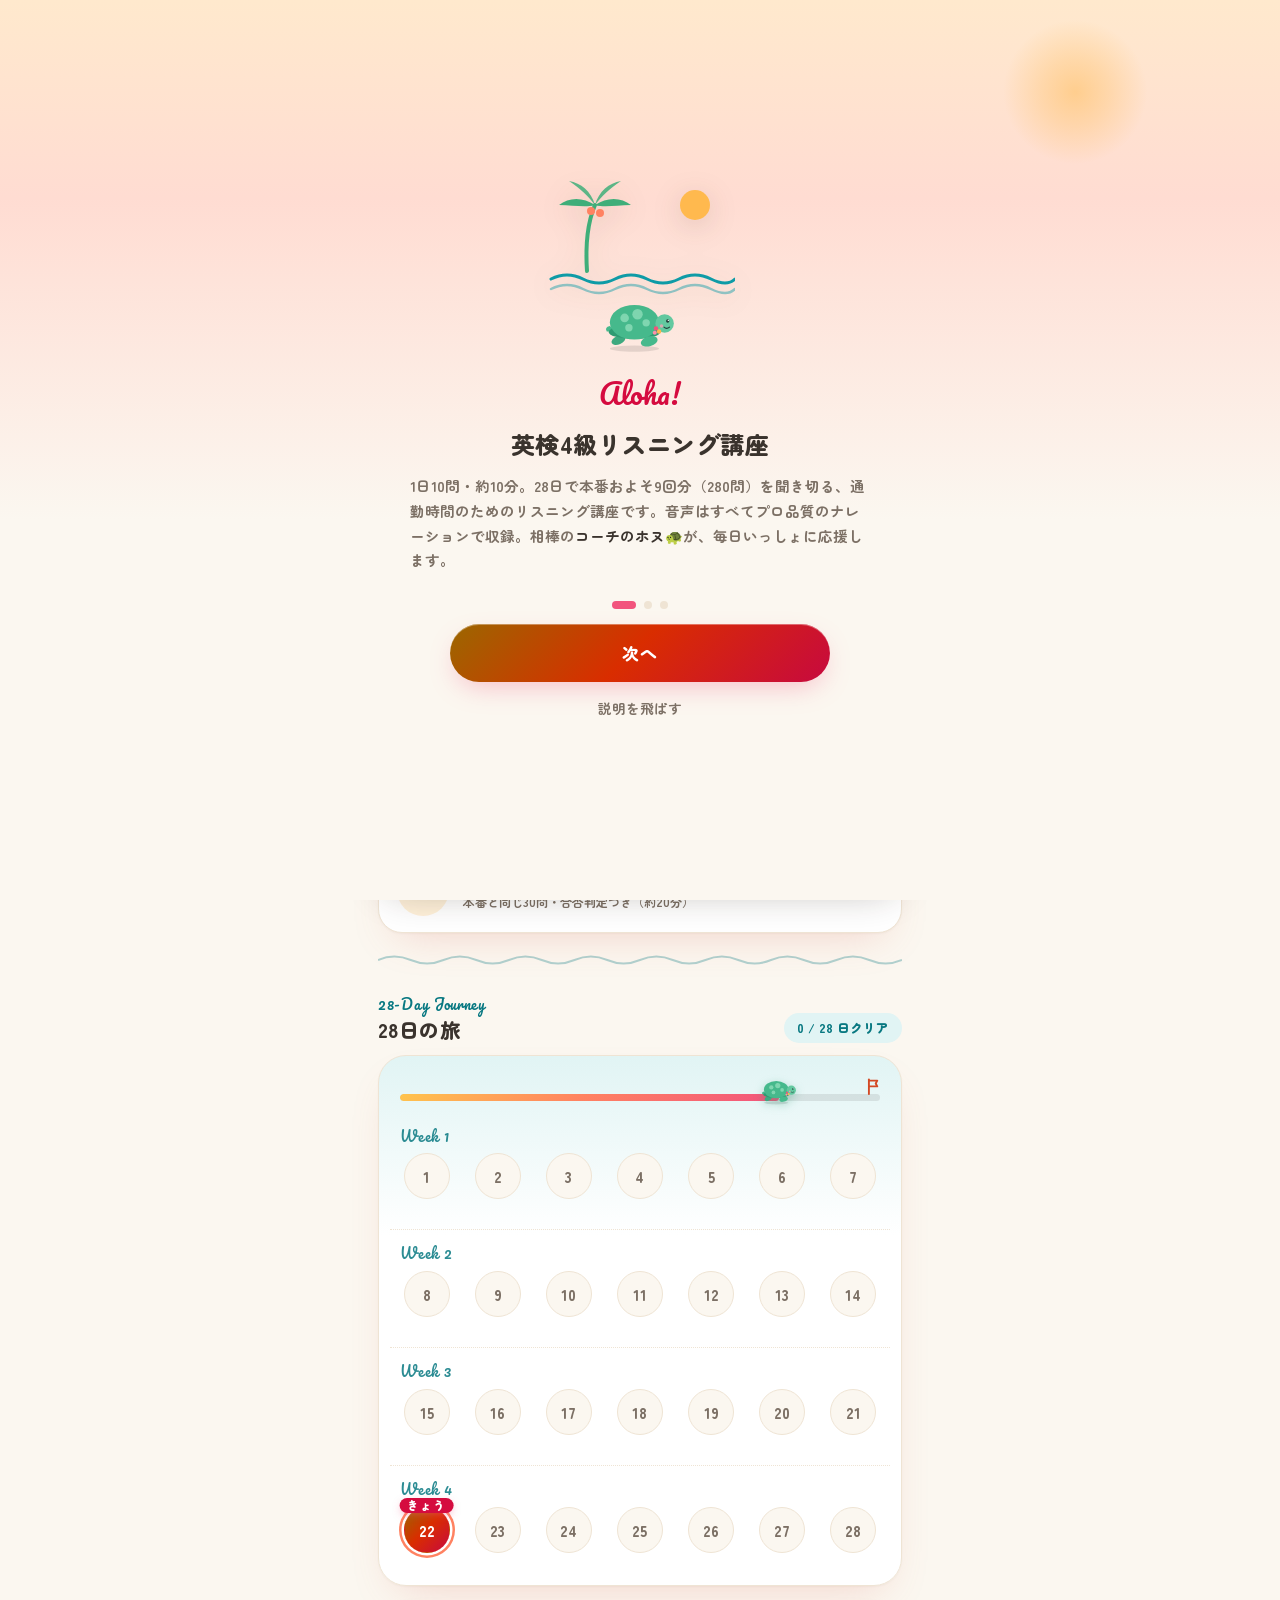
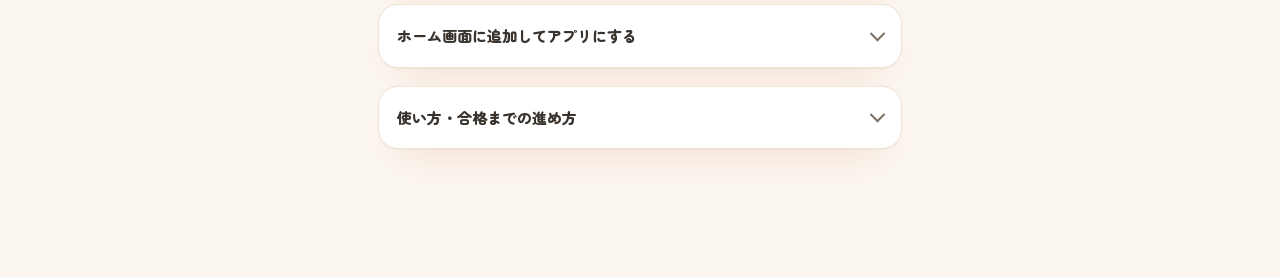
==== index.html @ 5751680a "UIデザインガイドラインを策定し全面適用（カラー・タイポグラフィ・コンポーネント・アクセシビリティ） - デザイントークン層を新設（型サイズ・余白・角丸・最小タップ領域・面の色） - 文字色を全てWC" ====
<!doctype html>
<html lang="ja">
<meta charset="utf-8">
<meta name="viewport" content="width=device-width, initial-scale=1, viewport-fit=cover">
<meta name="theme-color" content="#F2547D">
<link rel="manifest" href="manifest.json">
<link rel="apple-touch-icon" href="icon-180.png">
<link rel="icon" type="image/png" sizes="192x192" href="icon-192.png">
<meta name="apple-mobile-web-app-capable" content="yes">
<meta name="mobile-web-app-capable" content="yes">
<meta name="apple-mobile-web-app-status-bar-style" content="default">
<meta name="apple-mobile-web-app-title" content="英検4級">
<style>img{max-width:100%}</style>
<title>英検4級リスニング講座</title>
<link rel="stylesheet" href="https://fonts.googleapis.com/css2?family=Zen+Maru+Gothic:wght@400;700;900&family=Pacifico&display=swap">
<style>
/* ============================================================
   デザイントークン（テーマ非依存）
   ============================================================ */
:root{
  /* タイポグラフィ・スケール */
  --fs-display:25px; --fs-h1:22px; --fs-h2:19px; --fs-lead:17px;
  --fs-body:16px; --fs-sm:14px; --fs-xs:12.5px; --fs-2xs:11.5px;
  /* 余白スケール */
  --sp-1:4px; --sp-2:8px; --sp-3:12px; --sp-4:16px; --sp-5:20px; --sp-6:24px; --sp-8:32px;
  /* 角丸 */
  --r-sm:12px; --r-md:16px; --r-lg:22px; --r-xl:28px; --r-full:999px;
  /* 最小タップ領域 */
  --tap:44px;
  /* 文字が乗る面：全テーマ共通・白文字でコントラスト比4.8以上 */
  --grad-sea-strong:linear-gradient(135deg,#1D7F77 0%,#0B7A84 55%,#05606E 100%);
  --grad-sunset-strong:linear-gradient(135deg,#9B6700 0%,#D92D00 48%,#C7093F 100%);
  --grad-pink-strong:linear-gradient(135deg,#E30039 0%,#B8063F 100%);
  --sea-solid:#0B7A84;   /* 白文字 5.08:1 */
  --pink-solid:#D50B3F;  /* 白文字 5.32:1 */
  --green-solid:#2A8057; /* 白文字 4.86:1 */
  --on-strong:#FFFFFF;
}
/* ---------- ライトテーマ ---------- */
:root{
  --bg:#FBF7F0; --card:#FFFFFF; --ink:#3A332D; --sub:#7C7065;
  --line:#EFE4D4; --ring-bg:#F1E8DA;
  --sea:#0E9BA6;   --sea-text:#087881;   --sea-soft:#E1F4F4;
  --pink:#F2547D;  --pink-text:#D50B3F;  --pink-soft:#FCE7EE;
  --coral:#FF8261; --coral-text:#D12C00; --coral-soft:#FFEDE6;
  --sun:#FFB94E;   --gold-text:#A06000;  --sun-soft:#FFF1DA;
  --green:#3FAE79; --green-text:#2A7C55; --green-soft:#E3F5EC;
  --glass:rgba(255,255,255,.85);
  --sky:linear-gradient(180deg,#FFE9CD 0%,#FFDCD2 38%,#FBF7F0 100%);
  --sunball:radial-gradient(circle at 84% 92px, rgba(255,185,78,.5) 0, rgba(255,185,78,.28) 34px, rgba(255,185,78,0) 72px);
  --grad-sea:linear-gradient(135deg,#35C7BB 0%,#0E9BA6 55%,#0A7E8C 100%);
  --grad-sunset:linear-gradient(135deg,#FFC44D 0%,#FF8261 48%,#F2547D 100%);
  --grad-pink:linear-gradient(135deg,#FF93AE 0%,#EF4F7E 100%);
  --shadow-card:0 1px 2px rgba(70,45,25,.04), 0 18px 44px -20px rgba(214,102,84,.28);
  --shadow-pop:0 10px 28px -8px rgba(242,84,125,.4);
}
/* ---------- ダークテーマ ---------- */
@media (prefers-color-scheme: dark){
  :root:not([data-theme="light"]){
  --bg:#0C1F26; --card:#17313B; --ink:#F3EEE6; --sub:#93A9AC;
  --line:#25434E; --ring-bg:#1E3C46;
  --sea:#43D0C5;   --sea-text:#43D0C5;   --sea-soft:#12414A;
  --pink:#FF7FA3;  --pink-text:#FF7FA3;  --pink-soft:#3E2331;
  --coral:#FF9877; --coral-text:#FF9877; --coral-soft:#442A20;
  --sun:#FFC966;   --gold-text:#FFC966;  --sun-soft:#3E331C;
  --green:#5BCB92; --green-text:#5BCB92; --green-soft:#1B4232;
  --glass:rgba(21,44,53,.86);
  --sky:linear-gradient(180deg,#27305C 0%,#16404C 42%,#0C1F26 100%);
  --sunball:radial-gradient(circle at 84% 84px, rgba(255,214,140,.32) 0, rgba(255,214,140,.14) 32px, rgba(255,214,140,0) 66px);
  --grad-sea:linear-gradient(135deg,#2AA79B 0%,#137A83 100%);
  --grad-sunset:linear-gradient(135deg,#E8A73E 0%,#E0674C 48%,#D14C74 100%);
  --grad-pink:linear-gradient(135deg,#E0708F 0%,#C74069 100%);
  --shadow-card:0 1px 2px rgba(0,0,0,.25), 0 18px 44px -18px rgba(0,0,0,.5);
  --shadow-pop:0 10px 28px -8px rgba(0,0,0,.55);
}
}
:root[data-theme="dark"]{
  --bg:#0C1F26; --card:#17313B; --ink:#F3EEE6; --sub:#93A9AC;
  --line:#25434E; --ring-bg:#1E3C46;
  --sea:#43D0C5;   --sea-text:#43D0C5;   --sea-soft:#12414A;
  --pink:#FF7FA3;  --pink-text:#FF7FA3;  --pink-soft:#3E2331;
  --coral:#FF9877; --coral-text:#FF9877; --coral-soft:#442A20;
  --sun:#FFC966;   --gold-text:#FFC966;  --sun-soft:#3E331C;
  --green:#5BCB92; --green-text:#5BCB92; --green-soft:#1B4232;
  --glass:rgba(21,44,53,.86);
  --sky:linear-gradient(180deg,#27305C 0%,#16404C 42%,#0C1F26 100%);
  --sunball:radial-gradient(circle at 84% 84px, rgba(255,214,140,.32) 0, rgba(255,214,140,.14) 32px, rgba(255,214,140,0) 66px);
  --grad-sea:linear-gradient(135deg,#2AA79B 0%,#137A83 100%);
  --grad-sunset:linear-gradient(135deg,#E8A73E 0%,#E0674C 48%,#D14C74 100%);
  --grad-pink:linear-gradient(135deg,#E0708F 0%,#C74069 100%);
  --shadow-card:0 1px 2px rgba(0,0,0,.25), 0 18px 44px -18px rgba(0,0,0,.5);
  --shadow-pop:0 10px 28px -8px rgba(0,0,0,.55);
}
*{box-sizing:border-box}
html,body{height:100%}
body{
  margin:0; color:var(--ink);
  background-color:var(--bg);
  background-image:var(--sunball), var(--sky);
  background-repeat:no-repeat, no-repeat;
  background-size:100% 300px, 100% 460px;
  font-family:"Zen Maru Gothic","Hiragino Maru Gothic ProN","Hiragino Sans",sans-serif;
  font-size:16.5px; line-height:1.7;
}
main{max-width:560px; margin:0 auto; padding-inline:18px; padding-block:16px 128px}
[hidden]{display:none!important}
button{font-family:inherit; color:inherit; cursor:pointer}
button{transition:transform .12s ease, box-shadow .2s ease, opacity .2s ease}
.script{font-family:"Pacifico",cursive}
h1.page{font-size:23.0px; font-weight:900; margin:2px 0 2px; letter-spacing:.01em}
.page-sub{color:var(--sub); font-size:13.5px; font-weight:700}
.eyebrow{font-family:"Pacifico",cursive; font-size:17.0px; color:var(--sea-text); letter-spacing:.05em; text-shadow:0 1px 0 rgba(255,255,255,.25)}

.wavebar{display:block; width:100%; height:14px; margin-top:20px; color:var(--sea-text); opacity:.3}

/* ---------- ホーム ---------- */
.top-row{display:flex; align-items:center; justify-content:space-between; gap:10px; flex-wrap:wrap}
.top-row .eyebrow{min-width:0}
.date-line{font-size:13.5px; color:var(--sub); font-weight:700; letter-spacing:.05em; margin-top:8px}
.streak-chip{
  display:flex; align-items:center; gap:6px; background:var(--glass);
  backdrop-filter:blur(8px); -webkit-backdrop-filter:blur(8px);
  border:1px solid var(--line);
  border-radius:999px; padding:6px 15px; font-size:13.0px; font-weight:900;
  box-shadow:0 4px 14px -6px rgba(70,45,25,.18);
}
.streak-chip b{font-size:18.0px; color:var(--coral-text); font-variant-numeric:tabular-nums}
.streak-chip .ico-fire{width:15px; height:15px; color:var(--coral-text); flex:none}
.greet{font-size:25.0px; font-weight:900; margin-top:2px; letter-spacing:.01em; line-height:1.35}
.greet .hib{display:inline-block; width:26px; height:26px; vertical-align:-3px; margin-left:6px; filter:drop-shadow(0 2px 3px rgba(242,84,125,.3))}

/* レベルバー */
.lvl{
  display:flex; align-items:center; gap:13px; margin-top:14px;
  background:var(--glass); backdrop-filter:blur(10px); -webkit-backdrop-filter:blur(10px);
  border:1px solid var(--line); border-radius:22px; padding:12px 16px;
  box-shadow:var(--shadow-card);
}
.lvl .medal{
  width:46px; height:46px; border-radius:50%; flex:none;
  background:var(--grad-sunset-strong); color:var(--on-strong); display:flex; align-items:center; justify-content:center;
  font-weight:900; font-size:14.0px;
  box-shadow:inset 0 1px 0 rgba(255,255,255,.4), 0 5px 14px -4px rgba(242,84,125,.55);
}
.lvl .info{flex:1; min-width:0}
.lvl .tname{font-size:15.5px; font-weight:900; line-height:1.3}
.lvl .xbar{height:8px; background:var(--ring-bg); border-radius:999px; overflow:hidden; margin-top:6px}
.lvl .xbar i{display:block; height:100%; background:var(--grad-sunset); border-radius:999px}
.lvl .xnum{font-size:11.5px; color:var(--sub); font-weight:700; margin-top:3px; font-variant-numeric:tabular-nums; letter-spacing:.03em}

.mission{
  display:flex; align-items:center; gap:8px; margin-top:14px;
  font-size:14.0px; font-weight:700; color:var(--sub);
}
.mission b{color:var(--ink)}
.mission .ico-flag{width:17px; height:17px; color:var(--gold-text); flex:none}
.hawaiiword{
  margin-top:10px; display:inline-flex; align-items:center; gap:8px; flex-wrap:wrap;
  max-width:100%; background:var(--pink-soft); border-radius:18px; padding:6px 16px;
  font-size:13.5px; font-weight:700; color:var(--pink-text);
  box-shadow:inset 0 1px 0 rgba(255,255,255,.35);
}
.hawaiiword b{font-family:"Pacifico",cursive; font-weight:400; font-size:15.0px}

/* コーチのホヌ */
.mascot{display:flex; gap:12px; align-items:flex-end; margin-top:18px}
.mascot .turtle{width:82px; flex:none; filter:drop-shadow(0 5px 10px rgba(46,155,114,.3))}
@keyframes honu-float{0%,100%{transform:translateY(0)}50%{transform:translateY(-4px)}}
.mascot .turtle{animation:honu-float 3.6s ease-in-out infinite}
.mascot .bubble{
  position:relative; background:var(--card); border:1px solid var(--line);
  border-radius:20px 20px 20px 5px; padding:11px 15px; margin-bottom:10px;
  font-size:14.0px; font-weight:700; line-height:1.55;
  box-shadow:var(--shadow-card);
}
.mascot .bubble small{display:block; font-size:11.5px; color:var(--sub); letter-spacing:.06em; margin-bottom:1px}
.qresult .honu{width:72px; margin:6px auto 0; display:block; filter:drop-shadow(0 4px 8px rgba(46,155,114,.3))}
.honuline{font-size:14.0px; font-weight:900; color:var(--green-text); margin-top:6px}

.lesson-card{
  background:var(--card); border:1px solid var(--line); border-radius:28px;
  padding:24px 20px; margin-top:18px; text-align:center;
  box-shadow:var(--shadow-card);
  position:relative; overflow:hidden;
}
.lesson-card .corner{position:absolute; bottom:-18px; right:-16px; width:126px; height:126px; opacity:.08; pointer-events:none; z-index:0}
.lesson-card > *:not(.corner){position:relative; z-index:1}
.day-row{display:flex; align-items:center; justify-content:center; gap:4px}
.day-row button{width:44px; height:44px; border-radius:50%; border:none; background:none; font-size:22.0px; color:var(--sub)}
.day-row button:active{background:var(--ring-bg)}
.day-title{font-size:21.0px; font-weight:900; flex:1; min-width:0; letter-spacing:.02em}
.day-title small{display:block; font-size:12.5px; color:var(--sub); font-weight:700; margin-top:2px; letter-spacing:.04em}
.mode-btns{display:flex; flex-direction:column; gap:13px; margin-top:18px}
.mode-btn{
  border:none; border-radius:24px; padding:17px 19px; text-align:left;
  display:flex; align-items:center; gap:14px; font-weight:900;
  position:relative; overflow:hidden;
}
.mode-btn::after{
  content:""; position:absolute; inset:0 0 55% 0;
  background:linear-gradient(180deg, rgba(255,255,255,.22), rgba(255,255,255,0));
  pointer-events:none;
}
.mode-btn .ico{
  font-size:26.0px; flex:none; line-height:1;
  width:52px; height:52px; border-radius:50%;
  background:rgba(255,255,255,.24);
  display:flex; align-items:center; justify-content:center;
  box-shadow:inset 0 1px 0 rgba(255,255,255,.3);
}
.mode-btn .ico svg{width:30px; height:30px}
.mode-btn .t{font-size:18.0px; line-height:1.35; letter-spacing:.02em}
.mode-btn .t small{display:block; font-size:12.0px; font-weight:700; opacity:.9; margin-top:2px; letter-spacing:.02em}
.mode-btn .arrow{margin-left:auto; font-size:20.0px; opacity:.7}
.mode-listen{background:var(--grad-sea-strong); color:var(--on-strong); box-shadow:0 12px 28px -10px rgba(14,155,166,.55)}
.mode-voice{background:var(--grad-sunset-strong); color:var(--on-strong); box-shadow:0 12px 28px -10px rgba(242,84,125,.5)}
.mode-quiz{background:var(--bg); color:var(--ink); border:1.5px solid var(--line)}
.mode-quiz::after{display:none}
.mode-quiz .ico{background:var(--sea-soft); color:var(--sea-text)}
.mode-btn:active{transform:scale(.97)}
.done-badge,.score-badge{
  display:inline-flex; align-items:center; gap:5px; margin-top:14px; margin-inline:4px;
  border-radius:999px; padding:4px 15px; font-size:13.0px; font-weight:900;
}
.done-badge{background:var(--pink-soft); color:var(--pink-text)}
.score-badge{background:var(--sea-soft); color:var(--sea-text)}

/* 模試カード */
.mock-card{
  margin-top:14px; border:1px solid var(--line); width:100%; text-align:left;
  background:var(--card); border-radius:24px;
  padding:16px 18px; display:flex; align-items:center; gap:14px;
  box-shadow:var(--shadow-card);
}
.mock-card:active{transform:scale(.98)}
.mock-card .ico{
  width:52px; height:52px; border-radius:50%; flex:none;
  background:var(--sun-soft); display:flex; align-items:center; justify-content:center;
  box-shadow:inset 0 1px 0 rgba(255,255,255,.5);
}
.mock-card .ico svg{width:28px; height:28px; color:var(--gold-text)}
.mock-card .t{font-size:17.0px; font-weight:900; line-height:1.35}
.mock-card .t small{display:block; font-size:12.0px; color:var(--sub); font-weight:700; margin-top:1px}
.mock-card .arrow{margin-left:auto; font-size:20.0px; color:var(--sub)}

/* 聞くモード */
.back-link{
  display:flex; align-items:center; gap:4px; background:none; border:none;
  color:var(--sub); font-size:14.0px; font-weight:900; padding:4px 6px; margin:-4px auto 0 -8px;
}
.play-wrap{position:relative; width:212px; height:212px; margin:16px auto 8px}
.play-wrap svg.ring{position:absolute; inset:0; transform:rotate(-90deg); pointer-events:none}
.play-btn{
  position:absolute; inset:14px; border-radius:50%; border:none;
  background:var(--grad-sea-strong); color:var(--on-strong);
  font-size:21.0px; font-weight:900; letter-spacing:.1em;
  display:flex; flex-direction:column; align-items:center; justify-content:center; gap:2px;
  box-shadow:inset 0 2px 0 rgba(255,255,255,.3), 0 14px 34px -8px rgba(14,155,166,.6);
}
.play-btn:active{transform:scale(.97)}
.play-btn .glyph{font-size:52.0px; line-height:1.05}
.play-btn.playing{background:var(--card); color:var(--ink); border:2px solid var(--line); box-shadow:none}
.status{font-size:20.0px; font-weight:900; min-height:32px; font-variant-numeric:tabular-nums}
.phase{font-size:13.5px; color:var(--sub); font-weight:700; min-height:22px}
.seek-row{display:flex; gap:10px; margin-top:14px}
.seek-row button{
  flex:1; min-height:58px; font-size:16.0px; font-weight:900; border-radius:20px;
  border:1px solid var(--line); background:var(--bg);
}
.seek-row button:active{transform:scale(.97)}
.seek-row button:disabled{opacity:.35}
.review{display:flex; flex-direction:column-reverse; gap:10px; margin-top:16px}
.rev{background:var(--card); border:1px solid var(--line); border-radius:18px; padding:13px 15px; text-align:left; box-shadow:0 6px 18px -10px rgba(70,45,25,.15)}
.rev .head{display:flex; align-items:center; gap:8px; font-weight:900}
.rev .badge{background:var(--sea-soft); color:var(--sea-text); border-radius:999px; padding:1px 11px; font-size:12.5px; white-space:nowrap}
.rev .en{font-size:14.0px; color:var(--sub); margin-top:5px}
.rev .ja{font-size:13.5px; margin-top:5px}

/* 学習マップ */
.journey-head{display:flex; align-items:flex-end; justify-content:space-between; margin-top:26px; gap:10px}
.journey-head h2{font-size:20.0px; font-weight:900; margin:0; letter-spacing:.02em; line-height:1.3}
.journey-head .eyebrow{font-size:14.0px}
.journey-head > span{
  font-size:12.5px; color:var(--sea-text); font-weight:900; font-variant-numeric:tabular-nums;
  background:var(--sea-soft); border-radius:999px; padding:4px 13px; white-space:nowrap;
}
.mapcard{
  background:linear-gradient(180deg, var(--sea-soft) 0%, var(--card) 34%);
  border:1px solid var(--line); border-radius:28px;
  padding:16px 11px 14px; margin-top:12px; box-shadow:var(--shadow-card);
}
.voyage{position:relative; margin:22px 10px 20px}
.voyage .track{height:7px; border-radius:999px; background:rgba(125,125,125,.18); overflow:hidden}
.voyage .track i{display:block; height:100%; border-radius:999px; background:var(--grad-sunset)}
.voyage .honu{
  position:absolute; top:-21px; width:40px; transform:translateX(-50%);
  filter:drop-shadow(0 3px 5px rgba(46,155,114,.35)); transition:left .5s ease;
}
.voyage .honu svg{display:block; width:100%; height:auto}
.voyage .goal{position:absolute; right:-3px; top:-17px; width:19px; color:var(--coral-text); opacity:.85}
.voyage .goal svg{display:block; width:100%; height:auto}
.wkrow{padding:4px 2px 0}
.wkrow + .wkrow{border-top:1.5px dotted var(--line); margin-top:12px; padding-top:12px}
.wkrow .wk-label{font-family:"Pacifico",cursive; font-size:13.5px; color:var(--sea-text); opacity:.85; margin:0 8px 6px; letter-spacing:.06em}
.wkrow .nodes{display:grid; grid-template-columns:repeat(7,1fr); gap:2px}
.node{position:relative; border:none; background:none; padding:0; display:flex; flex-direction:column; align-items:center; gap:3px}
.node .c{
  position:relative; width:100%; max-width:46px; aspect-ratio:1; border-radius:50%;
  display:flex; align-items:center; justify-content:center;
  font-size:15.0px; font-weight:900; font-variant-numeric:tabular-nums;
  background:var(--bg); border:1.5px solid var(--line); color:var(--sub);
  transition:transform .12s ease;
}
.node:active .c{transform:scale(.9)}
.node.done .c{background:var(--pink-soft); border-color:transparent; color:var(--pink-text)}
.node .c svg.hib-node{width:74%; height:74%}
.node.today .c{border-color:transparent; box-shadow:0 0 0 2.5px var(--card), 0 0 0 5px var(--coral)}
.node.today:not(.done) .c{background:var(--grad-sunset-strong); color:var(--on-strong)}
.node .sc{font-size:11.5px; font-weight:900; color:var(--sea-text); min-height:15px; line-height:15px; font-variant-numeric:tabular-nums}
.node .sc.none{color:transparent}
.node.today .lbl{
  position:absolute; top:-9px; left:50%; transform:translateX(-50%);
  background:var(--pink-solid); color:var(--on-strong); font-size:11.5px; font-weight:900;
  border-radius:999px; padding:0 8px; line-height:15px; white-space:nowrap; letter-spacing:.08em;
  box-shadow:0 3px 8px -2px rgba(242,84,125,.5); z-index:2;
}

.howto{margin-top:18px; background:var(--card); border:1px solid var(--line); border-radius:20px; padding:4px 18px; box-shadow:var(--shadow-card)}
.howto summary{
  font-weight:900; padding:14px 0; cursor:pointer; font-size:15.0px;
  list-style:none; display:flex; align-items:center; gap:10px;
}
.howto summary::-webkit-details-marker{display:none}
.howto summary::after{
  content:""; margin-left:auto; width:9px; height:9px; flex:none;
  border-right:2.5px solid var(--sub); border-bottom:2.5px solid var(--sub);
  transform:rotate(45deg) translate(-2px,-2px); transition:transform .22s ease;
}
.howto[open] summary::after{transform:rotate(-135deg) translate(-2px,-2px)}
.howto[open] summary{border-bottom:1.5px dotted var(--line); margin-bottom:12px}
.howto .body{font-size:14.0px; color:var(--sub); font-weight:700; padding-bottom:14px}
.howto .body b{color:var(--ink)}
.howto ol{margin:6px 0; padding-left:20px}
.howto li{margin-bottom:6px}

/* ---------- 復習 ---------- */
.rv-hero{
  background:var(--card); border:1px solid var(--line); border-radius:28px;
  padding:26px 20px; margin-top:16px; text-align:center; position:relative; overflow:hidden;
  box-shadow:var(--shadow-card);
}
.rv-hero .num{font-size:48.0px; font-weight:900; color:var(--pink-text); font-variant-numeric:tabular-nums; text-shadow:0 2px 0 var(--pink-soft)}
.rv-hero .unit{font-size:16.0px; color:var(--sub); font-weight:700}
.rv-hero .cap{font-size:13.5px; color:var(--sub); font-weight:700}
.rv-start{
  margin-top:18px; width:100%; min-height:60px; border:none; border-radius:999px;
  background:var(--grad-pink-strong); color:var(--on-strong); font-size:17.0px; font-weight:900; letter-spacing:.04em;
  box-shadow:inset 0 1px 0 rgba(255,255,255,.35), 0 12px 26px -8px rgba(242,84,125,.55);
}
.rv-start:active{transform:scale(.97)}
.rv-start:disabled{opacity:.4; box-shadow:none}
.rv-list{margin-top:14px; display:flex; flex-direction:column; gap:10px}

/* ---------- クイズ ---------- */
.quiz{
  position:fixed; inset:0; z-index:50;
  background-color:var(--bg);
  background-image:var(--sky); background-repeat:no-repeat; background-size:100% 300px;
  display:flex; flex-direction:column; overflow-y:auto;
  padding:calc(12px + env(safe-area-inset-top,0px)) 18px calc(24px + env(safe-area-inset-bottom,0px));
}
.quiz-top{display:flex; align-items:center; gap:12px; max-width:560px; width:100%; margin:0 auto}
.quiz-top button{border:none; background:var(--glass); border-radius:50%; width:40px; height:40px; font-size:18.0px; color:var(--sub); box-shadow:0 3px 10px -4px rgba(70,45,25,.25)}
.qbar{flex:1; height:12px; background:var(--ring-bg); border-radius:999px; overflow:hidden; box-shadow:inset 0 1px 2px rgba(70,45,25,.08)}
.qbar i{display:block; height:100%; background:var(--grad-sea); border-radius:999px; transition:width .3s; width:0}
.qcount{font-size:13.0px; font-weight:900; color:var(--sub); font-variant-numeric:tabular-nums; white-space:nowrap}
.qwrap{max-width:560px; width:100%; margin:0 auto; flex:1; display:flex; flex-direction:column}
.qpart{font-size:13.0px; font-weight:900; color:var(--sea-text); margin-top:17px; letter-spacing:.06em}
.qtitle{font-size:19.0px; font-weight:900; margin-top:2px; letter-spacing:.01em}
.qaudio{
  display:flex; align-items:center; gap:13px; margin-top:14px;
  background:var(--card); border:1px solid var(--line); border-radius:22px; padding:13px 15px;
  box-shadow:var(--shadow-card);
}
.qaudio .spk{
  width:54px; height:54px; border-radius:50%; border:none; flex:none;
  background:var(--grad-sea-strong); color:var(--on-strong); font-size:23.0px;
  display:flex; align-items:center; justify-content:center;
  box-shadow:inset 0 1px 0 rgba(255,255,255,.3), 0 8px 18px -6px rgba(14,155,166,.55);
}
.qaudio .spk:active{transform:scale(.92)}
.qaudio .cap{font-size:13.0px; color:var(--sub); font-weight:700; text-align:left}
.opts{display:flex; flex-direction:column; gap:11px; margin-top:15px}
.opt{
  display:flex; align-items:center; gap:12px; text-align:left;
  border:1.5px solid var(--line); background:var(--card); border-radius:20px;
  padding:14px 15px; font-size:16.0px; font-weight:700; line-height:1.5;
  box-shadow:0 6px 16px -10px rgba(70,45,25,.2);
}
.opt:active{transform:scale(.98)}
.opt .no{
  width:32px; height:32px; border-radius:50%; flex:none;
  background:var(--bg); border:1.5px solid var(--line);
  display:flex; align-items:center; justify-content:center; font-weight:900; font-size:15.0px;
}
.opt.correct{border-color:var(--green-text); background:var(--green-soft)}
.opt.correct .no{background:var(--green-solid); border-color:var(--green-solid); color:var(--on-strong)}
.opt.wrong{border-color:var(--pink-text); background:var(--pink-soft)}
.opt.wrong .no{background:var(--pink-solid); border-color:var(--pink-solid); color:var(--on-strong)}
.opt:disabled{opacity:.94}
.qfb{margin-top:15px; border-radius:20px; padding:15px 17px; text-align:left; border:1.5px solid}
.qfb.ok{background:var(--green-soft); border-color:var(--green-text)}
.qfb.ng{background:var(--pink-soft); border-color:var(--pink-text)}
.qfb .verdict{font-size:18.0px; font-weight:900}
.qfb.ok .verdict{color:var(--green-text)}
.qfb.ng .verdict{color:var(--pink-text)}
.qfb .en{font-size:14.0px; color:var(--ink); margin-top:6px}
.qfb .ja{font-size:14.5px; margin-top:6px}
.qnext{
  margin-top:15px; width:100%; min-height:58px; border:none; border-radius:999px;
  background:var(--grad-sea-strong); color:var(--on-strong); font-size:17.0px; font-weight:900; letter-spacing:.05em;
  box-shadow:inset 0 1px 0 rgba(255,255,255,.3), 0 12px 26px -8px rgba(14,155,166,.5);
}
.qnext:active{transform:scale(.97)}
.qresult{text-align:center; padding-top:28px}
.qresult .big{
  font-size:66.0px; line-height:1.6; width:150px; height:150px; margin:0 auto;
  display:flex; align-items:center; justify-content:center; border-radius:50%;
  background:radial-gradient(circle, var(--sun-soft) 0%, transparent 72%);
}
.qresult h2{font-size:25.0px; font-weight:900; margin:8px 0 2px; letter-spacing:.02em}
.qresult .score{font-size:52.0px; font-weight:900; color:var(--sea-text); font-variant-numeric:tabular-nums}
.qresult .score small{font-size:19.0px; color:var(--sub)}
.qresult .xp{
  display:inline-block; margin-top:8px; background:var(--sun-soft); color:var(--ink);
  border-radius:999px; padding:4px 18px; font-size:14.0px; font-weight:900;
  box-shadow:inset 0 1px 0 rgba(255,255,255,.4);
}
.qresult .msg{font-size:14.0px; color:var(--sub); font-weight:700; margin-top:8px}
.qresult .acts{display:flex; flex-direction:column; gap:11px; margin-top:24px}
.qresult .newbadges{margin-top:12px; font-size:14.0px; font-weight:900; color:var(--pink-text)}

/* ---------- 声で答えるモード ---------- */
.vq{
  position:fixed; inset:0; z-index:55;
  background-color:var(--bg);
  background-image:var(--sky); background-repeat:no-repeat; background-size:100% 320px;
  display:flex; flex-direction:column; overflow-y:auto;
  padding:calc(12px + env(safe-area-inset-top,0px)) 18px calc(24px + env(safe-area-inset-bottom,0px));
}
.vq .wrap{max-width:560px; width:100%; margin:0 auto; flex:1; display:flex; flex-direction:column}
.vq .stage{flex:1; display:flex; flex-direction:column; align-items:center; justify-content:center; text-align:center; padding:14px 0 6px}
.vq .qno{font-size:13.0px; font-weight:900; color:var(--sea-text); letter-spacing:.08em}
.vq .big{font-size:30.0px; font-weight:900; margin-top:6px; line-height:1.35}
.vq .big.ok{color:var(--green-text)}
.vq .big.ng{color:var(--pink-text)}
.vq .sub{font-size:14.0px; color:var(--sub); font-weight:700; margin-top:8px; min-height:44px}
.vq .mic{
  width:104px; height:104px; border-radius:50%; margin:16px auto 4px;
  display:flex; align-items:center; justify-content:center; font-size:42.0px;
  background:var(--sea-soft); color:var(--sea-text);
}
.vq .mic.live{background:var(--grad-sunset); color:#fff; animation:micpulse 1.3s ease-in-out infinite}
@keyframes micpulse{0%,100%{box-shadow:0 0 0 0 rgba(242,84,125,.45)}50%{box-shadow:0 0 0 20px rgba(242,84,125,0)}}
.vq .nums{display:grid; grid-template-columns:repeat(2,1fr); gap:12px; margin-top:16px}
.vq .nums.n3{grid-template-columns:repeat(3,1fr)}
.vq .num{
  min-height:86px; border-radius:24px; background:var(--card); border:2px solid var(--line);
  font-size:36.0px; font-weight:900; color:var(--ink); box-shadow:var(--shadow-card);
  font-variant-numeric:tabular-nums;
}
.vq .num:active{transform:scale(.95)}
.vq .num.correct{background:var(--green-soft); border-color:var(--green-text); color:var(--green-text)}
.vq .num.wrong{background:var(--pink-soft); border-color:var(--pink-text); color:var(--pink-text)}
.vq .num:disabled{opacity:.55}
.vq .hint{font-size:12.0px; color:var(--sub); font-weight:700; text-align:center; margin-top:14px; line-height:1.6}

/* ---------- 分析 ---------- */
.stats{display:flex; gap:10px; margin-top:16px}
.stat{flex:1; background:var(--card); border:1px solid var(--line); border-radius:18px; padding:13px 4px; text-align:center; box-shadow:var(--shadow-card)}
.stat .num{font-size:25.0px; font-weight:900; line-height:1.2; font-variant-numeric:tabular-nums}
.stat .num.c{color:var(--coral-text)}
.stat .lbl{font-size:11.5px; color:var(--sub); font-weight:700}
.panel{background:var(--card); border:1px solid var(--line); border-radius:24px; padding:18px; margin-top:14px; box-shadow:var(--shadow-card)}
.panel h3{margin:0 0 10px; font-size:16.0px; font-weight:900; letter-spacing:.02em}
.panel h3 small{font-weight:700; color:var(--sub); font-size:12.0px; margin-left:8px}
.pbar-row{display:flex; align-items:center; gap:10px; margin-top:11px}
.pbar-row .plabel{width:96px; font-size:13.0px; font-weight:900; flex:none}
.pbar-row .plabel small{display:block; font-weight:700; color:var(--sub); font-size:11.5px}
.pbar{flex:1; height:13px; background:var(--ring-bg); border-radius:999px; overflow:hidden; box-shadow:inset 0 1px 2px rgba(70,45,25,.08)}
.pbar i{display:block; height:100%; border-radius:999px; background:var(--grad-sea)}
.pbar i.low{background:var(--grad-sunset)}
.pbar-row .pv{width:52px; text-align:right; font-size:13.5px; font-weight:900; font-variant-numeric:tabular-nums; flex:none}
.pbar-row .pv small{color:var(--sub); font-weight:700; font-size:11.5px; display:block; line-height:1.2}
.chart7{display:flex; align-items:flex-end; gap:8px; height:110px; margin-top:8px}
.chart7 .col{flex:1; display:flex; flex-direction:column; align-items:center; gap:4px; height:100%; justify-content:flex-end}
.chart7 .bar{width:70%; max-width:30px; border-radius:8px 8px 4px 4px; background:var(--ring-bg); position:relative; overflow:hidden; min-height:3px}
.chart7 .bar i{position:absolute; left:0; right:0; bottom:0; background:var(--grad-sea)}
.chart7 .dl{font-size:11.5px; color:var(--sub); font-weight:700; font-variant-numeric:tabular-nums}
.advice{border-left:4px solid var(--sun); border-radius:3px; padding:2px 0 2px 13px; margin-top:13px; font-size:14.0px; font-weight:700}
.advice b{display:block; font-size:13.0px; color:var(--gold-text); margin-bottom:2px; letter-spacing:.02em}
.advice.weak{border-color:var(--pink)}
.advice.weak b{color:var(--pink-text)}
.advice.strong{border-color:var(--green)}
.advice.strong b{color:var(--green-text)}
.advice span{color:var(--sub)}
.mockhist{display:flex; flex-wrap:wrap; gap:8px; margin-top:4px}
.mockhist .mh{
  background:var(--sea-soft); color:var(--sea-text); border-radius:14px; padding:6px 13px;
  font-size:13.0px; font-weight:900; font-variant-numeric:tabular-nums;
}
.mockhist .mh.pass{background:var(--sun-soft); color:var(--coral-text)}
.badges{display:grid; grid-template-columns:repeat(3,1fr); gap:10px; margin-top:4px}
.bdg{
  background:var(--bg); border:1px solid var(--line); border-radius:18px;
  padding:13px 6px 11px; text-align:center;
}
.bdg .bi{font-size:29.0px; line-height:1.2}
.bdg .bn{font-size:12.0px; font-weight:900; margin-top:3px}
.bdg .bd{font-size:11.5px; color:var(--sub); font-weight:700; line-height:1.4}
.bdg.locked{opacity:.35; filter:grayscale(1)}
.bdg.got{border-color:transparent; background:var(--sun-soft); box-shadow:inset 0 1px 0 rgba(255,255,255,.4), 0 6px 14px -8px rgba(217,154,61,.5)}
.cal-head{display:flex; align-items:center; justify-content:space-between; margin-top:24px}
.cal-head button{border:1px solid var(--line); background:var(--card); border-radius:16px; width:46px; height:46px; font-size:19.0px; box-shadow:0 4px 12px -6px rgba(70,45,25,.2)}
.cal-title{font-size:18.0px; font-weight:900; letter-spacing:.02em}
.cal{display:grid; grid-template-columns:repeat(7,1fr); gap:2px; margin-top:10px; background:var(--card); border:1px solid var(--line); border-radius:22px; padding:13px 9px; box-shadow:var(--shadow-card)}
.cal .dow{text-align:center; font-size:12.0px; color:var(--sub); font-weight:700; padding:2px 0}
.cal .cell{
  position:relative; aspect-ratio:1; display:flex; align-items:center; justify-content:center;
  font-size:15.5px; font-weight:700; font-variant-numeric:tabular-nums;
  border:none; background:none; border-radius:50%; padding:0;
}
.cal .cell.other{visibility:hidden}
.cal .cell.today{background:var(--sea-soft); color:var(--sea-text); font-weight:900}
.cal .cell.future{color:var(--sub); opacity:.4}
.cal .cell svg.maru{position:absolute; inset:2%; width:96%; height:96%; pointer-events:none}
.cal-note{font-size:12.5px; color:var(--sub); font-weight:700; margin-top:10px}

/* ---------- 過去問 ---------- */
.exam-card{background:var(--card); border:1px solid var(--line); border-radius:24px; padding:17px; margin-top:14px; box-shadow:var(--shadow-card)}
.exam-top{display:flex; align-items:center; gap:9px}
.exam-card h3{margin:0; font-size:17.0px; font-weight:900}
.offi{
  background:var(--sea-soft); color:var(--sea-text); border-radius:999px;
  padding:2px 10px; font-size:11.5px; font-weight:900; letter-spacing:.08em;
}
.exam-card .cap{font-size:12.5px; color:var(--sub); font-weight:700; margin:5px 0 11px}
.part-row{display:flex; gap:8px}
.part-row a{
  flex:1; display:flex; flex-direction:column; align-items:center; justify-content:center;
  min-height:58px; border-radius:18px; background:var(--sea-soft); color:var(--sea-text);
  text-decoration:none; font-weight:900; font-size:15.0px;
  transition:transform .12s ease;
}
.part-row a:active{transform:scale(.95)}
.part-row a small{font-weight:700; font-size:11.5px; opacity:.8}
.pdf-row{display:flex; gap:8px; margin-top:11px; flex-wrap:wrap}
.pdf-row a{
  background:var(--bg); border:1px solid var(--line); border-radius:999px;
  padding:6px 14px; font-size:12.5px; font-weight:700; color:var(--sub); text-decoration:none;
}
.notice{font-size:13.0px; color:var(--sub); font-weight:700; margin-top:14px}
.notice b{color:var(--pink-text)}

/* ---------- タブバー（浮遊ドック） ---------- */
nav{
  position:fixed; left:14px; right:14px;
  bottom:calc(12px + env(safe-area-inset-bottom,0px));
  max-width:532px; margin:0 auto;
  background:var(--glass);
  backdrop-filter:blur(16px); -webkit-backdrop-filter:blur(16px);
  border:1px solid var(--line); border-radius:28px;
  display:flex; z-index:40; padding:4px 6px;
  box-shadow:0 14px 38px -10px rgba(40,25,15,.3);
}
nav button{
  flex:1; background:none; border:none; color:var(--sub);
  font-size:11.5px; font-weight:900; padding:8px 0 7px; position:relative;
  display:flex; flex-direction:column; align-items:center; gap:2px;
  border-radius:22px; letter-spacing:.02em;
}
nav button svg{width:24px; height:24px}
nav button.on{color:var(--pink-text); background:var(--pink-soft)}
nav .nbadge{
  position:absolute; top:3px; left:calc(50% + 8px);
  background:var(--pink-solid); color:var(--on-strong); font-size:11.5px; font-weight:900;
  border-radius:999px; min-width:18px; height:18px; line-height:18px; padding:0 5px;
  box-shadow:0 2px 6px -1px rgba(242,84,125,.5);
}
nav .nbadge[hidden]{display:none}

/* ---------- はじめてガイド ---------- */
.onb{
  position:fixed; inset:0; z-index:60;
  background-color:var(--bg);
  background-image:var(--sunball), var(--sky);
  background-repeat:no-repeat, no-repeat;
  background-size:100% 300px, 100% 520px;
  display:flex; flex-direction:column; overflow-y:auto;
  padding:calc(22px + env(safe-area-inset-top,0px)) 26px calc(26px + env(safe-area-inset-bottom,0px));
}
.onb .inner{max-width:460px; width:100%; margin:auto; text-align:center}
.onb .art{width:190px; height:120px; margin:0 auto; display:block; filter:drop-shadow(0 6px 14px rgba(70,45,25,.15))}
@keyframes bob{0%,100%{transform:translateY(0)}50%{transform:translateY(-6px)}}
.onb .art .sun{animation:bob 3.2s ease-in-out infinite}
.onb .aloha{font-family:"Pacifico",cursive; color:var(--pink-text); font-size:28.0px; margin-top:10px; text-shadow:0 2px 0 rgba(255,255,255,.3)}
.onb h2{font-size:24.0px; font-weight:900; margin:6px 0 10px; letter-spacing:.02em}
.onb p{font-size:14.5px; color:var(--sub); font-weight:700; margin:0; text-align:left}
.onb p b{color:var(--ink)}
.onb .steps{text-align:left; margin:16px auto 0; max-width:380px; display:flex; flex-direction:column; gap:11px}
.onb .step{display:flex; gap:12px; align-items:flex-start; background:var(--card); border:1px solid var(--line); border-radius:20px; padding:14px 16px; box-shadow:var(--shadow-card)}
.onb .step .n{
  width:30px; height:30px; border-radius:50%; flex:none; margin-top:2px;
  background:var(--grad-sunset-strong); color:var(--on-strong);
  display:flex; align-items:center; justify-content:center; font-weight:900; font-size:14.0px;
  box-shadow:inset 0 1px 0 rgba(255,255,255,.4);
}
.onb .step .tx{font-size:13.5px; color:var(--sub); font-weight:700; line-height:1.55}
.onb .step .tx b{display:block; font-size:15.0px; font-weight:900; color:var(--ink)}
.onb .dots{display:flex; gap:8px; justify-content:center; margin:28px 0 15px}
.onb .dots i{width:8px; height:8px; border-radius:50%; background:var(--line)}
.onb .dots i.on{background:var(--pink); width:24px; border-radius:999px}
.onb .go{
  width:100%; max-width:380px; margin:0 auto; display:block;
  min-height:58px; border:none; border-radius:999px;
  background:var(--grad-sunset-strong); color:var(--on-strong); font-size:17.0px; font-weight:900; letter-spacing:.06em;
  box-shadow:inset 0 1px 0 rgba(255,255,255,.35), var(--shadow-pop);
}
.onb .go:active{transform:scale(.97)}
.onb .skip{background:none; border:none; color:var(--sub); font-size:13.5px; font-weight:700; margin-top:15px}
@media (prefers-reduced-motion: reduce){ *{transition:none!important; animation:none!important} }

/* ============================================================
   アクセシビリティ
   ============================================================ */
a:focus-visible, button:focus-visible, summary:focus-visible{
  outline:3px solid var(--sea-text); outline-offset:3px; border-radius:6px;
}
.mode-btn:focus-visible, .play-btn:focus-visible, .rv-start:focus-visible,
.qnext:focus-visible, .onb .go:focus-visible, .vq .num:focus-visible{
  outline-color:var(--ink);
}
/* 最小タップ領域 44px */
.pdf-row a{min-height:var(--tap); display:inline-flex; align-items:center}
.quiz-top button{width:var(--tap); height:var(--tap)}
/* 色だけに頼らない正誤表示（WCAG 1.4.1） */
.opt.correct::after{content:"\2713"; margin-left:auto; font-size:19px; font-weight:900; color:var(--green-text)}
.opt.wrong::after{content:"\2715"; margin-left:auto; font-size:19px; font-weight:900; color:var(--pink-text)}
.vq .num.correct::after{content:" \2713"; font-size:20px}
.vq .num.wrong::after{content:" \2715"; font-size:20px}
/* 読み上げ専用テキスト */
.sr-only{position:absolute; width:1px; height:1px; margin:-1px; padding:0; overflow:hidden; clip:rect(0 0 0 0); white-space:nowrap; border:0}
</style>

<main>
<!-- ================= ホーム ================= -->
<section id="tab-home" role="tabpanel" aria-label="ホーム">
  <div class="top-row">
    <div class="eyebrow">Aloha, English!</div>
    <div class="streak-chip"><svg class="ico-fire" viewBox="0 0 24 24" fill="currentColor"><path d="M13.2 2.1c.4 2.7-.2 4.5-1.7 6-2.3 2.2-4.6 3.7-4.6 7A5.2 5.2 0 0 0 12 20.4a5.2 5.2 0 0 0 5.1-5.6c-.1-2-.9-3.3-.9-3.3-.2 1.1-.8 1.8-1.7 2.1.5-3-1.4-8.8-1.3-11.5Z"/></svg> 連続 <b id="streak-num">0</b> 日</div>
  </div>
  <div class="date-line" id="today-line"></div>
  <div class="greet" id="greet">こんにちは<svg class="hib" viewBox="0 0 40 40"><g fill="var(--pink)"><ellipse cx="20" cy="10" rx="6" ry="9" transform="rotate(0 20 20)"/><ellipse cx="29.5" cy="17" rx="6" ry="9" transform="rotate(72 29.5 17)"/><ellipse cx="26" cy="28" rx="6" ry="9" transform="rotate(144 26 28)"/><ellipse cx="14" cy="28" rx="6" ry="9" transform="rotate(216 14 28)"/><ellipse cx="10.5" cy="17" rx="6" ry="9" transform="rotate(288 10.5 17)"/></g><circle cx="20" cy="20" r="4.5" fill="var(--sun)"/></svg></div>

  <div class="lvl">
    <div class="medal" id="lvl-num">Lv.1</div>
    <div class="info">
      <div class="tname" id="lvl-name">ビーチルーキー</div>
      <div class="xbar"><i id="lvl-bar" style="width:0%"></i></div>
      <div class="xnum" id="lvl-xp"></div>
    </div>
  </div>

  <div class="mission"><svg class="ico-flag" viewBox="0 0 24 24" fill="none" stroke="currentColor" stroke-width="2.2" stroke-linecap="round" stroke-linejoin="round"><path d="M6.2 21.5V3.2"/><path d="M6.2 4.6h10.6l-2 3.6 2 3.6H6.2"/></svg><span id="mission-line">今日の目標：<b>10問（約10分）</b></span></div>
  <div class="hawaiiword">🌺 きょうのハワイ語：<b id="hw-word">Aloha</b><span id="hw-mean">＝こんにちは</span></div>

  <div class="mascot" id="mascot"></div>

  <!-- モード選択カード -->
  <div class="lesson-card" id="hero-select">
    <svg class="corner" viewBox="0 0 40 40"><g fill="var(--pink)" opacity=".9"><ellipse cx="20" cy="10" rx="5.5" ry="8.5"/><ellipse cx="29" cy="17" rx="5.5" ry="8.5" transform="rotate(72 29 17)"/><ellipse cx="25.5" cy="27.5" rx="5.5" ry="8.5" transform="rotate(144 25.5 27.5)"/><ellipse cx="14.5" cy="27.5" rx="5.5" ry="8.5" transform="rotate(216 14.5 27.5)"/><ellipse cx="11" cy="17" rx="5.5" ry="8.5" transform="rotate(288 11 17)"/></g><circle cx="20" cy="20" r="4" fill="var(--sun)"/></svg>
    <div class="day-row">
      <button id="day-prev" aria-label="前の日へ">‹</button>
      <div class="day-title"><span id="day-name">Day 1</span><small id="day-theme"></small></div>
      <button id="day-next" aria-label="次の日へ">›</button>
    </div>
    <div class="mode-btns">
      <button class="mode-btn mode-listen" id="btn-mode-listen">
        <span class="ico"><svg viewBox="0 0 32 32" fill="none" stroke="currentColor" stroke-width="2.3" stroke-linecap="round" stroke-linejoin="round"><path d="M4.2 19.2v-3.5c0-.9.6-1.7 1.4-2l2.2-.7 2.3-3.9a3 3 0 0 1 2.6-1.5h6.6a3 3 0 0 1 2.6 1.5l2.3 3.9 2.2.7c.8.3 1.4 1.1 1.4 2v3.5"/><path d="M7.9 13h16.2M4.2 19.2h23.6"/><circle cx="10" cy="22" r="2.7"/><circle cx="22" cy="22" r="2.7"/></svg></span>
        <span class="t">聞き流し<small>画面を消してもOK。10問ぜんぶ自動で流れます</small></span>
        <span class="arrow">›</span>
      </button>
      <button class="mode-btn mode-voice" id="btn-mode-voice">
        <span class="ico"><svg viewBox="0 0 32 32" fill="none" stroke="currentColor" stroke-width="2.6" stroke-linecap="round"><rect x="11.8" y="4" width="8.4" height="14.2" rx="4.2" fill="currentColor" stroke="none"/><path d="M7.6 15.2v1.1a8.4 8.4 0 0 0 16.8 0v-1.1"/><path d="M16 24.8V28M12.2 28h7.6"/></svg></span>
        <span class="t">声で答える<small>「2番」と声で。まちがえた時だけ解説が流れます</small></span>
        <span class="arrow">›</span>
      </button>
      <button class="mode-btn mode-quiz" id="btn-mode-quiz">
        <span class="ico"><svg viewBox="0 0 32 32" fill="none" stroke="currentColor" stroke-width="2.6" stroke-linejoin="round" stroke-linecap="round"><path d="M6.6 25.4 8 20.1 20.8 7.3a2.8 2.8 0 0 1 4 0l0 0a2.8 2.8 0 0 1 0 4L12 24.1Z"/><path d="M18.6 9.5l4 4"/></svg></span>
        <span class="t">実戦ドリル<small>画面を見て解く。おうち向け</small></span>
        <span class="arrow">›</span>
      </button>
    </div>
    <div id="day-badges"></div>
  </div>

  <!-- 模試 -->
  <button class="mock-card" id="btn-mock">
    <span class="ico"><svg viewBox="0 0 32 32" fill="currentColor"><path d="M10 4.6h12v7.2a6 6 0 1 1-12 0Z"/><path d="M10 7.4H6.8a3.4 3.4 0 0 0 3.2 3.4M22 7.4h3.2a3.4 3.4 0 0 1-3.2 3.4" fill="none" stroke="currentColor" stroke-width="2.1" stroke-linecap="round"/><path d="M14.4 18.2h3.2v3.4h-3.2z"/><rect x="9.8" y="21.4" width="12.4" height="3.2" rx="1.6"/></svg></span>
    <span class="t">模試にチャレンジ<small id="mock-sub">本番と同じ30問・合否判定つき（約20分）</small></span>
    <span class="arrow">›</span>
  </button>

  <!-- 聞くモード -->
  <div class="lesson-card" id="hero-listen" hidden>
    <button class="back-link" id="listen-back">‹ もどる</button>
    <div class="day-title"><span id="listen-day">Day 1</span><small id="listen-theme"></small></div>
    <div class="play-wrap">
      <svg class="ring" viewBox="0 0 216 216">
        <circle cx="108" cy="108" r="102" fill="none" stroke="var(--ring-bg)" stroke-width="9"/>
        <circle id="ring-fg" cx="108" cy="108" r="102" fill="none" stroke="var(--sun)" stroke-width="9"
                stroke-linecap="round" stroke-dasharray="641" stroke-dashoffset="641"/>
      </svg>
      <button class="play-btn" id="play-btn"><span class="glyph">▶</span>はじめる</button>
    </div>
    <div class="status" id="status" role="status" aria-live="polite">今日の10問・約10分</div>
    <div class="phase" id="phase">ボタンを1回押すだけ。あとはすべて自動です</div>
    <div class="seek-row">
      <button id="btn-back" disabled>◀ もう一度</button>
      <button id="btn-next" disabled>次の問題 ▶</button>
    </div>
    <div class="review" id="review"></div>
  </div>

  <svg class="wavebar" viewBox="0 0 560 14" preserveAspectRatio="none"><path d="M0 7 Q17.5 0 35 7 T70 7 T105 7 T140 7 T175 7 T210 7 T245 7 T280 7 T315 7 T350 7 T385 7 T420 7 T455 7 T490 7 T525 7 T560 7" fill="none" stroke="currentColor" stroke-width="2"/></svg>

  <!-- 28日ジャーニー -->
  <div class="journey-head">
    <div><div class="eyebrow">28-Day Journey</div><h2>28日の旅</h2></div>
    <span id="journey-count"></span>
  </div>
  <div class="mapcard">
    <div class="voyage">
      <div class="track"><i id="voyage-fill"></i></div>
      <span class="honu" id="voyage-honu"></span>
      <span class="goal" aria-hidden="true"><svg viewBox="0 0 24 24" fill="none" stroke="currentColor" stroke-width="2.4" stroke-linecap="round" stroke-linejoin="round"><path d="M6.2 21.5V3.2"/><path d="M6.2 4.6h10.6l-2 3.6 2 3.6H6.2"/></svg></span>
    </div>
    <div id="journey"></div>
  </div>

  <details class="howto">
    <summary>ホーム画面に追加してアプリにする</summary>
    <div class="body">
      一度やっておくと、次からはホーム画面のアイコンを押すだけで開けます。<br><br>
      <b>iPhoneの場合（Safari）：</b>
      <ol>
        <li>このページをSafariで開く（LINEの中で開いている場合は、右下の「…」やコンパスのマークから<b>「Safariで開く」</b>を選ぶ）</li>
        <li>画面下の<b>共有ボタン（□に↑のマーク）</b>を押す</li>
        <li>下にスクロールして<b>「ホーム画面に追加」</b>を押す</li>
        <li>右上の「追加」を押す → ホーム画面にアイコンができます</li>
      </ol>
      <b>Androidの場合（Chrome）：</b>
      <ol>
        <li>このページをChromeで開く</li>
        <li>右上の<b>「︙」</b>を押す</li>
        <li><b>「ホーム画面に追加」</b>を押す</li>
      </ol>
      <b>だいじな注意：</b><br>
      ・学習の記録（花丸・レベル・バッジ）はこのスマホの中に保存されます。<b>毎回おなじ入口（ホーム画面のアイコン）から開く</b>と記録が途切れません。<br>
      ・はじめて開く日は、Wi-Fiのある場所で一度音声を再生しておくとスムーズです（1日分 約4.5MB）。
    </div>
  </details>

  <details class="howto">
    <summary>使い方・合格までの進め方</summary>
    <div class="body">
      <b>3つの使い方：</b>
      <ol>
        <li><b>🚗 聞き流し</b>…走り出す前に再生を1回押すだけ。<b>画面を消してもポケットの中でも再生は続き</b>、ハンドルの「次の曲」ボタンで次の問題へ飛べます。長い日本語の案内は入っていないので、すぐ第1問から始まります。</li>
        <li><b>🎤 声で答える</b>…問題のあと<b>「2番」と声に出す</b>と、正解ならピンポン♪ですぐ次へ。まちがえた時だけ日本語の解説が流れます。声が使えないときは画面の大きな数字ボタンでもOK。<b>このモードは画面をつけたままで</b>使ってください。</li>
        <li><b>✏️ 実戦ドリル</b>…おうちで画面を見ながら解くモード。英文と解説が文字でも読めます。</li>
      </ol>
      まちがえた問題は、どのモードでも<b>「復習」タブ</b>に自動でたまります。解き直して正解すれば消えます。<br><br>
      <b>合格までの進め方：</b><br>
      ・毎日10問（約10分）。28日で一周、本番約9回分の280問。<br>
      ・週に1回は<b>「模試」</b>か「過去問」タブで30問を通しで。<br>
      ・本番のリスニングは30問。<b>6〜7割</b>の正解で合格圏です。
    </div>
  </details>
</section>

<!-- ================= 復習 ================= -->
<section id="tab-review" role="tabpanel" aria-label="復習" hidden>
  <div class="eyebrow">Review Time</div>
  <h1 class="page">復習</h1>
  <div class="page-sub">間違えた問題が自動でここにたまります</div>
  <div class="rv-hero">
    <div><span class="num" id="rv-count">0</span> <span class="unit">問</span></div>
    <div class="cap" id="rv-cap">解き直して正解すると、リストから消えます</div>
    <button class="rv-start" id="rv-start">🌊 弱点をつぶす — 解き直しスタート</button>
  </div>
  <div class="rv-list" id="rv-list"></div>
</section>

<!-- ================= 分析 ================= -->
<section id="tab-cal" role="tabpanel" aria-label="きろくと分析" hidden>
  <div class="eyebrow">My Progress</div>
  <h1 class="page">きろくと分析</h1>
  <div class="page-sub">がんばりの記録から、傾向と弱点を読み取ります</div>
  <div class="stats">
    <div class="stat"><div class="num c" id="streak-now">0</div><div class="lbl">連続日数</div></div>
    <div class="stat"><div class="num" id="streak-total">0</div><div class="lbl">学習日数</div></div>
    <div class="stat"><div class="num" id="stat-n">0</div><div class="lbl">総回答数</div></div>
    <div class="stat"><div class="num" id="stat-acc">–</div><div class="lbl">正答率</div></div>
  </div>

  <div class="panel">
    <h3>パート別 正答率<small>実戦ドリルと模試の記録から</small></h3>
    <div id="part-bars"></div>
  </div>

  <div class="panel">
    <h3>今週のアドバイス</h3>
    <div id="advice-list"></div>
  </div>

  <div class="panel">
    <h3>模試の記録<small>21問以上で合格圏</small></h3>
    <div class="mockhist" id="mock-hist"></div>
  </div>

  <div class="panel">
    <h3>直近7日の学習量<small>回答数と正解数</small></h3>
    <div class="chart7" id="chart7"></div>
  </div>

  <div class="panel">
    <h3>ごほうびコレクション<small id="bdg-count"></small></h3>
    <div class="badges" id="badge-grid"></div>
  </div>

  <div class="cal-head">
    <button id="cal-prev" aria-label="前の月">‹</button>
    <div class="cal-title" id="cal-title"></div>
    <button id="cal-next" aria-label="次の月">›</button>
  </div>
  <div class="cal" id="cal-grid"></div>
  <div class="cal-note">記録はこのスマートフォンの中に保存されます。過ぎた日をタップすると印を付け外しできます。</div>
</section>

<!-- ================= 過去問 ================= -->
<section id="tab-exam" role="tabpanel" aria-label="本番の過去問" hidden>
  <div class="eyebrow">Real Exams</div>
  <h1 class="page">本番の過去問</h1>
  <div class="page-sub">英検公式サイトの実際の試験音声です</div>
  <div id="exam-list"></div>
  <div class="notice"><b>運転中は操作しないでください。</b>ボタンを押すと公式サイトの音声が開きます。問題用紙を見ながら解くときはPDFをどうぞ。出典：<a href="https://www.eiken.or.jp/eiken/exam/grade_4/" target="_blank" rel="noopener">英検公式サイト（日本英語検定協会）</a></div>
</section>
</main>

<nav role="tablist" aria-label="メインメニュー">
  <button role="tab" aria-selected="true" data-tab="home" class="on"><svg viewBox="0 0 24 24" fill="none" stroke="currentColor" stroke-width="2" stroke-linecap="round" stroke-linejoin="round"><path d="M4 11 L12 4 L20 11 V20 H14 V15 H10 V20 H4 Z"/></svg>ホーム</button>
  <button role="tab" aria-selected="false" data-tab="review"><svg viewBox="0 0 24 24" fill="none" stroke="currentColor" stroke-width="2" stroke-linecap="round" stroke-linejoin="round"><path d="M20 11 A8 8 0 1 0 18 16.5"/><path d="M20 5 V11 H14"/></svg>復習<span class="nbadge" id="nav-rv-badge" hidden></span></button>
  <button role="tab" aria-selected="false" data-tab="cal"><svg viewBox="0 0 24 24" fill="none" stroke="currentColor" stroke-width="2" stroke-linecap="round" stroke-linejoin="round"><path d="M4 20 V14 M10 20 V9 M16 20 V12 M22 20 H2 M22 4 L16 8 L11 6 L5 10"/></svg>きろく</button>
  <button role="tab" aria-selected="false" data-tab="exam"><svg viewBox="0 0 24 24" fill="none" stroke="currentColor" stroke-width="2" stroke-linecap="round" stroke-linejoin="round"><path d="M4 13 a8 8 0 0 1 16 0"/><rect x="3" y="13" width="4.5" height="7" rx="2"/><rect x="16.5" y="13" width="4.5" height="7" rx="2"/></svg>過去問</button>
</nav>

<!-- ================= クイズ画面 ================= -->
<div class="quiz" id="quiz" hidden>
  <div class="quiz-top">
    <button id="quiz-close" aria-label="やめる">✕</button>
    <div class="qbar"><i id="qbar-fill"></i></div>
    <div class="qcount" id="qcount">1/10</div>
  </div>
  <div class="qwrap" id="qwrap"></div>
</div>

<!-- ================= 声で答えるモード ================= -->
<div class="vq" id="vq" hidden>
  <div class="quiz-top">
    <button id="vq-close" aria-label="やめる">✕</button>
    <div class="qbar"><i id="vq-bar"></i></div>
    <div class="qcount" id="vq-count">1 / 10</div>
  </div>
  <div class="wrap">
    <div class="stage">
      <div class="qno" id="vq-no"></div>
      <div class="big" id="vq-big" role="status" aria-live="assertive"></div>
      <div class="mic" id="vq-mic">🎧</div>
      <div class="sub" id="vq-sub" aria-live="polite"></div>
    </div>
    <div class="nums" id="vq-nums"></div>
    <div class="hint">運転中は画面を見ずに、声で「2番」と答えてください。<br>正解ならピンポン♪ですぐ次へ。まちがえた時だけ解説が流れます。</div>
  </div>
</div>

<!-- ================= はじめてガイド ================= -->
<div class="onb" id="onb" hidden>
  <div class="inner" id="onb-inner"></div>
</div>

<audio id="player" preload="metadata"></audio>
<audio id="qplayer" preload="metadata"></audio>

<script src="data.js"></script>
<script src="meta.js"></script>
<script>
"use strict";
function loadJSON(key, fb){ try{ const v = localStorage.getItem(key); return v ? JSON.parse(v) : fb; }catch(e){ return fb; } }
function saveJSON(key, o){ try{ localStorage.setItem(key, JSON.stringify(o)); }catch(e){} }
function el(id){ return document.getElementById(id); }

let done   = loadJSON("eiken4.done", {});
let wrong  = loadJSON("eiken4.wrong", []);
let stats  = loadJSON("eiken4.stats", {answered:0, correct:0});
let scores = loadJSON("eiken4.scores", {});
let s2 = loadJSON("eiken4.stats2", {parts:{"1":{a:0,c:0},"2":{a:0,c:0},"3":{a:0,c:0}}, days:{}});
if (s2.rvc === undefined) s2.rvc = 0;
let mock = loadJSON("eiken4.mock", {best:0, hist:[]});
// XP：初回はこれまでの記録からざっくり引き継ぎ
let xp = loadJSON("eiken4.xp", null);
if (xp === null){
  xp = stats.correct*2 + (stats.answered - stats.correct) + Object.keys(done).length*20;
  saveJSON("eiken4.xp", xp);
}

const START = new Date(2026, 8, 19); // Day 1 = 2026-09-19
const WD = ["日","月","火","水","木","金","土"];
const keyOf = d => d.getFullYear() + "-" + String(d.getMonth()+1).padStart(2,"0") + "-" + String(d.getDate()).padStart(2,"0");
const today = () => { const n = new Date(); return new Date(n.getFullYear(), n.getMonth(), n.getDate()); };
const dayIdxToday = () => (Math.round((today() - START) / 864e5) % 28 + 28) % 28;

let dayDone = loadJSON("eiken4.daydone", null);
if (!dayDone){
  dayDone = {};
  for (const k in done){ if (done[k].day) dayDone[done[k].day - 1] = true; }
  saveJSON("eiken4.daydone", dayDone);
}

function questionData(day, n){
  const d = BANK[day];
  const all = [...d.p1, ...d.p2, ...d.p3];
  return all[n-1];
}
function partOf(n){ return n <= 4 ? 1 : n <= 7 ? 2 : 3; }
const PART_NAMES = {1:"第1部", 2:"第2部", 3:"第3部"};
const PART_SUBS  = {1:"応答を選ぶ", 2:"会話の内容", 3:"文章の内容"};
function partName(n){ const p = partOf(n); return PART_NAMES[p] + "・" + (p===1?"応答":p===2?"会話":"文章"); }
function enMain(q){ return q.t || (q.d ? q.d.map(l => l.replace(/^[AB]: /, "")).join(" ") : q.p); }

/* ---------- レベル・XP ---------- */
const TITLES = ["ビーチルーキー","ヤシの木みならい","ウクレレ奏者","波乗りチャレンジャー","イルカの友だち",
                "サンセットランナー","フラの達人","アロハマスター","レインボーレジェンド","カメハメハ級"];
function levelInfo(){
  let lv = 1, rest = xp, need = 60;
  while (rest >= need && lv < 99){ rest -= need; lv++; need = 60 + (lv-1)*40; }
  return {lv, rest, need, title: TITLES[Math.min(lv-1, TITLES.length-1)]};
}
function addXP(n){ xp += n; saveJSON("eiken4.xp", xp); }
function renderLevel(){
  const L = levelInfo();
  el("lvl-num").textContent = "Lv." + L.lv;
  el("lvl-name").textContent = L.title;
  el("lvl-bar").style.width = Math.round(L.rest / L.need * 100) + "%";
  el("lvl-xp").textContent = "つぎのレベルまで あと " + (L.need - L.rest) + " XP";
}

/* ---------- ごほうびバッジ ---------- */
function maxStreak(){
  const keys = Object.keys(done).sort();
  let best = 0, cur = 0, prev = null;
  keys.forEach(k => {
    const d = new Date(k + "T00:00:00");
    cur = (prev && (d - prev) === 864e5) ? cur + 1 : 1;
    if (cur > best) best = cur;
    prev = d;
  });
  return best;
}
const BADGES = [
  {i:"🌴", n:"はじめの一歩", d:"最初のレッスンを終える", f:() => Object.keys(done).length >= 1},
  {i:"🌺", n:"3日連続", d:"3日つづけて学習", f:() => maxStreak() >= 3},
  {i:"🌈", n:"7日連続", d:"1週間つづけて学習", f:() => maxStreak() >= 7},
  {i:"🐢", n:"14日連続", d:"2週間つづけて学習", f:() => maxStreak() >= 14},
  {i:"👑", n:"28日連続", d:"4週間つづけて学習", f:() => maxStreak() >= 28},
  {i:"🍍", n:"7日分クリア", d:"マップを7日分修了", f:() => Object.keys(dayDone).length >= 7},
  {i:"🏄", n:"14日分クリア", d:"マップを14日分修了", f:() => Object.keys(dayDone).length >= 14},
  {i:"🏆", n:"全28日制覇", d:"マップをすべて修了", f:() => Object.keys(dayDone).length >= 28},
  {i:"⭐", n:"ドリル満点", d:"実戦ドリルで10/10", f:() => Object.values(scores).some(s => s.s === s.t && s.t >= 10)},
  {i:"🐚", n:"解き直し名人", d:"復習で10問クリア", f:() => s2.rvc >= 10},
  {i:"🌅", n:"模試デビュー", d:"模試を1回受ける", f:() => mock.hist.length >= 1},
  {i:"🌟", n:"模試 合格圏", d:"模試で21問以上正解", f:() => mock.best >= 21},
  {i:"🥥", n:"100問の旅", d:"合計100問に回答", f:() => stats.answered >= 100},
  {i:"🐬", n:"500問の海", d:"合計500問に回答", f:() => stats.answered >= 500},
  {i:"🦜", n:"正答率80%", d:"50問以上で正答率80%", f:() => stats.answered >= 50 && stats.correct/stats.answered >= .8},
];
function earnedBadges(){ return BADGES.filter(b => { try{ return b.f(); }catch(e){ return false; } }); }
function renderBadges(){
  const grid = el("badge-grid");
  grid.innerHTML = "";
  let got = 0;
  BADGES.forEach(b => {
    const ok = (() => { try{ return b.f(); }catch(e){ return false; } })();
    if (ok) got++;
    const d = document.createElement("div");
    d.className = "bdg " + (ok ? "got" : "locked");
    d.innerHTML = '<div class="bi">' + b.i + '</div><div class="bn"></div><div class="bd"></div>';
    d.querySelector(".bn").textContent = b.n;
    d.querySelector(".bd").textContent = b.d;
    grid.appendChild(d);
  });
  el("bdg-count").textContent = got + " / " + BADGES.length;
}

/* ---------- コーチのホヌ ---------- */
const TURTLE_SVG =
  '<svg viewBox="0 0 130 104" fill="none" aria-label="コーチのホヌ">' +
  '<ellipse cx="56" cy="97" rx="40" ry="5" fill="rgba(0,0,0,.1)"/>' +
  '<ellipse cx="30" cy="83" rx="12" ry="7" fill="#3DA97F" transform="rotate(-24 30 83)"/>' +
  '<path d="M16 60 Q7 62 11 69 Q18 69 21 64 Z" fill="#46B98C"/>' +
  '<ellipse cx="56" cy="70" rx="42" ry="11" fill="#2E9B72"/>' +
  '<ellipse cx="56" cy="54" rx="40" ry="28" fill="#46B98C"/>' +
  '<circle cx="40" cy="47" r="7" fill="#7FD6B0"/><circle cx="61" cy="41" r="8.5" fill="#7FD6B0"/>' +
  '<circle cx="75" cy="55" r="6" fill="#7FD6B0"/><circle cx="47" cy="63" r="6" fill="#7FD6B0"/>' +
  '<ellipse cx="80" cy="85" rx="14" ry="8" fill="#46B98C" transform="rotate(-16 80 85)"/>' +
  '<circle cx="105" cy="56" r="15" fill="#63C9A0"/>' +
  '<circle cx="110" cy="52" r="2.7" fill="#23413A"/><circle cx="111" cy="51" r="1" fill="#fff"/>' +
  '<path d="M104 62 Q108 66 113 62" stroke="#23413A" stroke-width="1.8" stroke-linecap="round"/>' +
  '<circle cx="100" cy="60" r="2.8" fill="#FF9FB4" opacity=".75"/>' +
  '<circle cx="91" cy="64" r="3.6" fill="#F2547D"/><circle cx="96" cy="69" r="3.6" fill="#FFB94E"/><circle cx="89" cy="71" r="3.3" fill="#FF8FA9"/>' +
  '</svg>';
const doy = () => { const t = today(); return Math.floor((t - new Date(t.getFullYear(),0,1)) / 864e5); };
function pick(arr){ return arr[doy() % arr.length]; }
function honuMessage(){
  const t = today();
  if (done[keyOf(t)]) return pick([
    "今日の分、やりきったね！花丸ゲット🌺 また明日！",
    "Mahalo! 今日もいい波に乗れたね🌊",
    "えらい！この積み重ねが本番の点になるよ"
  ]);
  if (wrong.length >= 5) return "復習が" + wrong.length + "問たまってるよ。先にいっしょに片づけよう！";
  const s = streak();
  if (s >= 3) return pick([
    "連続" + s + "日目！すごくいい波に乗ってるよ🌊",
    s + "日つづいてる！ホヌもうれしい〜",
    "連続" + s + "日！今日もこの波を切らさないでいこう"
  ]);
  if (mock.best >= 21) return "模試は合格圏だったね！今日もコツコツいこう";
  const h = new Date().getHours();
  if (h < 11) return pick(["おはよう！今日の10問、いっしょにがんばろう🌺","朝の10分がいちばん頭に入るよ！さあ行こう〜"]);
  if (h < 18) return pick(["今日の10問、まだなら今がチャンス！","1日10分。コツコツがいちばん強いんだよ🐢"]);
  return pick(["今日の分、寝る前にサクッとやっちゃおう！","夜の復習は記憶に残りやすいよ。10分だけ！"]);
}
function renderMascot(){
  const m = el("mascot");
  if (!m) return;
  m.innerHTML = '<span class="turtle">' + TURTLE_SVG + '</span>' +
    '<div class="bubble"><small>コーチのホヌ</small><span id="honu-line"></span></div>';
  document.getElementById("honu-line").textContent = honuMessage();
}
function honuCheer(perfect, good, mode, ok){
  if (mode === "mock") return ok >= 21 ? "合格圏だ〜！！ホヌ、泣きそう…🌈" : "模試おつかれさま！挑戦したこと自体がすごいよ";
  if (mode === "review") return wrong.length ? "その調子！弱点がどんどん消えてるよ" : "全部片づいた！ピカピカだね✨";
  if (perfect) return "パーフェクト！！ホヌ、感動しちゃった…🌺";
  if (good) return "いい波きてる！この調子🌊";
  return "だいじょうぶ、ホヌがついてるよ。復習すれば必ず伸びる！";
}

/* ---------- きょうのハワイ語 ---------- */
const HAWAII = [
  ["Aloha","こんにちは・愛"],["Mahalo","ありがとう"],["Ohana","家族"],["Honu","ウミガメ"],
  ["Mana","ちから・エネルギー"],["Keiki","子ども"],["Lani","天国・空"],["Moana","海"],
  ["Nalu","波"],["Pua","花"],["La","太陽"],["Hoku","星"],["Mele","歌"],["Hale","家"],
  ["Makai","海side"],["Wikiwiki","はやく！"],["E komo mai","ようこそ"],["A hui hou","またね"]
];
function renderHawaii(){
  const t = today();
  const doy = Math.floor((t - new Date(t.getFullYear(),0,1)) / 864e5);
  const [w, m] = HAWAII[doy % HAWAII.length];
  el("hw-word").textContent = w;
  el("hw-mean").textContent = "＝" + m;
}

/* ---------- タブ ---------- */
const tabs = {home: el("tab-home"), review: el("tab-review"), cal: el("tab-cal"), exam: el("tab-exam")};
document.querySelectorAll("nav button").forEach(b => b.addEventListener("click", () => {
  document.querySelectorAll("nav button").forEach(x => {
    x.classList.toggle("on", x === b);
    x.setAttribute("aria-selected", x === b ? "true" : "false");
  });
  for (const k in tabs) tabs[k].hidden = (k !== b.dataset.tab);
  if (b.dataset.tab === "cal") renderInsights();
  if (b.dataset.tab === "review") renderReview();
}));

/* ---------- ホーム ---------- */
let viewDay = dayIdxToday();
const player = el("player");
const RING_LEN = 641;
let revealed = 0;

function renderDay(){
  const t = today();
  el("today-line").textContent = (t.getMonth()+1) + "月" + t.getDate() + "日（" + WD[t.getDay()] + "）";
  const h = new Date().getHours();
  el("greet").firstChild.textContent = h < 11 ? "おはようございます" : h < 18 ? "こんにちは" : "こんばんは";
  el("streak-num").textContent = streak();
  el("day-name").textContent = "Day " + (viewDay+1);
  el("day-theme").textContent = "テーマ：" + META.days[viewDay].theme;
  el("mission-line").innerHTML = done[keyOf(t)]
    ? "今日の目標は<b>達成ずみ！</b> あしたも続けましょう"
    : "今日の目標：<b>10問（約10分）</b>";
  const bd = el("day-badges");
  bd.innerHTML = "";
  if (dayDone[viewDay]) bd.insertAdjacentHTML("beforeend", '<span class="done-badge">🌺 クリアずみ</span>');
  const sc = scores[viewDay];
  if (sc) bd.insertAdjacentHTML("beforeend", '<span class="score-badge">ドリル最高 ' + sc.s + ' / ' + sc.t + '</span>');
  el("mock-sub").textContent = mock.best
    ? "自己ベスト " + mock.best + "/30" + (mock.best >= 21 ? "（合格圏！）" : "") + "・約20分"
    : "本番と同じ30問・合否判定つき（約20分）";
  renderLevel();
  renderMascot();
  renderJourney();
  updateNavBadge();
}
el("day-prev").addEventListener("click", () => switchDay(viewDay - 1));
el("day-next").addEventListener("click", () => switchDay(viewDay + 1));
function switchDay(d){
  stopPlay();
  viewDay = (d + 28) % 28;
  closeListen();
  renderDay();
}

el("btn-mode-listen").addEventListener("click", () => {
  el("hero-select").hidden = true;
  el("btn-mock").hidden = true;
  el("hero-listen").hidden = false;
  el("listen-day").textContent = "Day " + (viewDay+1);
  el("listen-theme").textContent = "テーマ：" + META.days[viewDay].theme;
});
el("btn-mode-voice").addEventListener("click", () => startVoiceQuiz(viewDay));
el("btn-mode-quiz").addEventListener("click", () => startQuiz("day", viewDay));
el("btn-mock").addEventListener("click", () => startQuiz("mock"));
el("listen-back").addEventListener("click", () => { pauseIfPlaying(); closeListen(); });
function closeListen(){
  el("hero-listen").hidden = true;
  el("hero-select").hidden = false;
  el("btn-mock").hidden = false;
  el("review").innerHTML = ""; revealed = 0;
  setRing(0);
  el("status").textContent = "今日の10問・約10分";
  el("phase").textContent = "ボタンを1回押すだけ。あとはすべて自動です";
}
function pauseIfPlaying(){ if (playing) pausePlay(); }

function setRing(ratio){
  el("ring-fg").style.strokeDashoffset = RING_LEN * (1 - Math.max(0, Math.min(1, ratio)));
}
function marksFor(day){ return META.days[day].questions; }
function currentMark(t){
  const ms = marksFor(viewDay);
  let cur = null;
  for (const m of ms){ if (t >= m.start) cur = m; else break; }
  return cur;
}

let playing = false;
function startPlay(){
  const src = META.days[viewDay].file;
  if (!player.src.endsWith(src)) { player.src = src; el("review").innerHTML = ""; revealed = 0; }
  player.play().then(() => {
    playing = true;
    el("play-btn").classList.add("playing");
    el("play-btn").innerHTML = '<span class="glyph">❚❚</span>とめる';
    el("btn-back").disabled = false; el("btn-next").disabled = false;
    setMediaSession();
  }).catch(() => {
    el("phase").textContent = "音声を読み込めませんでした。電波の良い場所でもう一度お試しください";
  });
}
function pausePlay(){
  player.pause(); playing = false;
  el("play-btn").classList.remove("playing");
  el("play-btn").innerHTML = '<span class="glyph">▶</span>つづき';
}
function stopPlay(){
  player.pause(); player.removeAttribute("src"); player.load(); playing = false;
  el("play-btn").classList.remove("playing");
  el("play-btn").innerHTML = '<span class="glyph">▶</span>はじめる';
  el("btn-back").disabled = true; el("btn-next").disabled = true;
}
el("play-btn").addEventListener("click", () => { playing ? pausePlay() : startPlay(); });

function seekNext(){
  const ms = marksFor(viewDay);
  const t = player.currentTime;
  const nx = ms.find(m => m.start > t + 0.5);
  if (nx) player.currentTime = nx.start;
}
function seekBack(){
  const ms = marksFor(viewDay);
  const cur = currentMark(player.currentTime);
  if (!cur) { player.currentTime = 0; return; }
  if (player.currentTime - cur.start < 3){
    const i = ms.indexOf(cur);
    player.currentTime = i > 0 ? ms[i-1].start : 0;
  } else {
    player.currentTime = cur.start;
  }
}
el("btn-next").addEventListener("click", seekNext);
el("btn-back").addEventListener("click", seekBack);

player.addEventListener("timeupdate", () => {
  const dur = META.days[viewDay].duration;
  setRing(player.currentTime / dur);
  const cur = currentMark(player.currentTime);
  if (cur){
    el("status").textContent = "第" + cur.n + "問 / 10問";
    el("phase").textContent = player.currentTime >= cur.ans ? partName(cur.n) + "　正解と解説" : partName(cur.n);
  } else {
    el("status").textContent = "始まります…";
    el("phase").textContent = "";
  }
  const ms = marksFor(viewDay);
  while (revealed < ms.length && player.currentTime >= ms[revealed].ans + 0.3){
    revealed++;
    addReviewCard(revealed);
  }
});
player.addEventListener("ended", () => {
  markToday(viewDay);
  addXP(20);
  el("status").textContent = "🎉 今日の10問、クリア！";
  el("phase").textContent = "カレンダーに花丸をつけました（＋20 XP）";
  el("play-btn").classList.remove("playing");
  el("play-btn").innerHTML = '<span class="glyph">▶</span>もう一度';
  playing = false;
  setRing(1);
  renderDay();
});

function addReviewCard(n){
  const q = questionData(viewDay, n);
  const div = document.createElement("div");
  div.className = "rev";
  div.innerHTML = '<div class="head"><span class="badge"></span><span class="ans-en"></span></div><div class="en"></div><div class="ja"></div>';
  div.querySelector(".badge").textContent = "第" + n + "問 正解 " + q.a;
  div.querySelector(".ans-en").textContent = q.o[q.a-1];
  div.querySelector(".en").textContent = enMain(q) + (q.q ? " ─ " + q.q : "");
  div.querySelector(".ja").textContent = q.j;
  el("review").appendChild(div);
}

function setMediaSession(){
  if (!("mediaSession" in navigator)) return;
  try{
    navigator.mediaSession.metadata = new MediaMetadata({
      title: "Day " + (viewDay+1) + "「" + META.days[viewDay].theme + "」",
      artist: "英検4級リスニング講座",
    });
    navigator.mediaSession.setActionHandler("nexttrack", seekNext);
    navigator.mediaSession.setActionHandler("previoustrack", seekBack);
  }catch(e){}
}

/* ---------- 28日マップ ---------- */
const MARU = '<svg class="maru" viewBox="0 0 40 40">' +
  '<path d="M20 5 C30 4 35 11 34.5 20 C34 30 27 35.5 19 35 C10 34.5 5.5 27 6 18.5 C6.5 10 13 5.5 21.5 5.5" fill="none" stroke="var(--pink)" stroke-width="3" stroke-linecap="round"/>' +
  '<path d="M22.5 8 C29 9 31.5 14 31 20 C30.5 27 25.5 31 19.5 30.5" fill="none" stroke="var(--pink)" stroke-width="1.8" stroke-linecap="round" opacity=".5"/></svg>';
const HIBISCUS = '<svg class="hib-node" viewBox="0 0 40 40">' +
  '<g fill="currentColor"><ellipse cx="20" cy="10.5" rx="5.6" ry="8.6"/>' +
  '<ellipse cx="28.8" cy="17" rx="5.6" ry="8.6" transform="rotate(72 28.8 17)"/>' +
  '<ellipse cx="25.4" cy="27.4" rx="5.6" ry="8.6" transform="rotate(144 25.4 27.4)"/>' +
  '<ellipse cx="14.6" cy="27.4" rx="5.6" ry="8.6" transform="rotate(216 14.6 27.4)"/>' +
  '<ellipse cx="11.2" cy="17" rx="5.6" ry="8.6" transform="rotate(288 11.2 17)"/></g>' +
  '<circle cx="20" cy="20" r="4.2" fill="var(--sun)"/></svg>';

function renderJourney(){
  const wrap = el("journey");
  wrap.innerHTML = "";
  const tIdx = dayIdxToday();
  let cnt = 0;
  for (let w = 0; w < 4; w++){
    const card = document.createElement("div");
    card.className = "wkrow";
    card.innerHTML = '<div class="wk-label">Week ' + (w+1) + '</div><div class="nodes"></div>';
    const nodes = card.querySelector(".nodes");
    for (let i = 0; i < 7; i++){
      const d = w*7 + i;
      const b = document.createElement("button");
      b.className = "node";
      const isDone = !!dayDone[d];
      if (isDone){ b.classList.add("done"); cnt++; }
      if (d === tIdx) b.classList.add("today");
      const sc = scores[d];
      b.innerHTML =
        (d === tIdx ? '<span class="lbl">きょう</span>' : '') +
        '<span class="c">' + (isDone ? HIBISCUS : '<span>' + (d+1) + '</span>') + '</span>' +
        '<span class="sc' + (sc ? '' : ' none') + '">' + (sc ? sc.s + "/" + sc.t : "・") + '</span>';
      b.addEventListener("click", () => { switchDay(d); window.scrollTo({top:0, behavior:"smooth"}); });
      b.setAttribute("aria-label", "Day " + (d+1));
      nodes.appendChild(b);
    }
    wrap.appendChild(card);
  }
  el("journey-count").textContent = cnt + " / 28 日クリア";
  // ホヌが旅の進み具合を泳ぐ
  const pct = Math.max(3, Math.min(97, Math.round((tIdx + 1) / 28 * 100)));
  el("voyage-fill").style.width = pct + "%";
  const honu = el("voyage-honu");
  honu.style.left = pct + "%";
  if (!honu.firstChild) honu.innerHTML = TURTLE_SVG;
  honu.title = "Day " + (tIdx + 1) + " / 28";
}

/* ---------- クイズ共通 ---------- */
const qp = el("qplayer");
let segEnd = null, onSegEnd = null;
qp.addEventListener("timeupdate", () => {
  if (segEnd !== null && qp.currentTime >= segEnd){
    qp.pause(); segEnd = null;
    const f = onSegEnd; onSegEnd = null;
    if (f) f();
  }
});
qp.addEventListener("ended", () => {
  segEnd = null;
  const f = onSegEnd; onSegEnd = null;
  if (f) f();
});
function playSeg(file, t0, t1, cb){
  segEnd = null; onSegEnd = null;
  const go = () => {
    qp.currentTime = t0;
    segEnd = t1; onSegEnd = cb || null;
    qp.play().catch(() => {});
  };
  if (!qp.src.endsWith(file)){
    qp.src = file;
    qp.addEventListener("loadedmetadata", go, {once:true});
    qp.load();
  } else {
    go();
  }
}
function stopSeg(){ segEnd = null; onSegEnd = null; qp.pause(); }

let actx = null;
function audioCtx(){
  try{
    actx = actx || new (window.AudioContext || window.webkitAudioContext)();
    if (actx.state === "suspended") actx.resume();
    return actx;
  }catch(e){ return null; }
}
function playTones(specs){
  const c = audioCtx();
  if (!c) return;
  const t0 = c.currentTime;
  specs.forEach(s => {
    const o = c.createOscillator(), g = c.createGain();
    o.type = s.type || "sine"; o.frequency.value = s.f;
    g.gain.setValueAtTime(.0001, t0 + s.t);
    g.gain.exponentialRampToValueAtTime(s.g || .2, t0 + s.t + .015);
    g.gain.exponentialRampToValueAtTime(.0001, t0 + s.t + s.d);
    o.connect(g).connect(c.destination);
    o.start(t0 + s.t); o.stop(t0 + s.t + s.d + .05);
  });
}
/* ピンポーン／ブブー */
function sndCorrect(){ playTones([{f:1046.5,t:0,d:.45,g:.26},{f:1396.9,t:.17,d:.8,g:.26}]); }
function sndWrong(){ playTones([{f:196,t:0,d:.26,g:.22,type:"square"},{f:174.6,t:.3,d:.55,g:.22,type:"square"}]); }
function beep(ok){ ok ? sndCorrect() : sndWrong(); }

let quiz = null;
function segTimes(day, n){
  const m = META.days[day].questions[n-1];
  return {
    q0: m.start,                      q1: m.ans - META.think,   // 問題＋選択肢（考える時間の手前まで）
    a0: m.ans + (META.chime || 0),    a1: m.end                 // チャイムを飛ばして解説だけ
  };
}
function buildMockList(){
  const list = [];
  const pick = (lo, hi, cnt) => {
    const pool = [];
    for (let d = 0; d < 28; d++) for (let n = lo; n <= hi; n++) pool.push({day:d, n});
    for (let i = 0; i < cnt; i++){
      const j = Math.floor(Math.random() * pool.length);
      list.push(pool.splice(j, 1)[0]);
    }
  };
  pick(1,4,10); pick(5,7,10); pick(8,10,10);
  return list;
}

function startQuiz(mode, dayIdx){
  pauseIfPlaying();
  let list;
  if (mode === "day"){
    list = marksFor(dayIdx).map(m => ({day: dayIdx, n: m.n}));
  } else if (mode === "mock"){
    list = buildMockList();
  } else {
    list = wrong.slice(0, 10).map(w => ({day: w.day, n: w.n}));
    if (!list.length) return;
  }
  quiz = {mode, dayIdx, list, i: 0, ok: 0, answered: false, xp: 0, badgesBefore: earnedBadges().length};
  el("quiz").hidden = false;
  document.body.style.overflow = "hidden";
  showQ();
}

function endQuiz(){
  stopSeg();
  quiz = null;
  el("quiz").hidden = true;
  document.body.style.overflow = "";
  renderDay(); renderReview();
}
let closeArmed = 0;
el("quiz-close").addEventListener("click", () => {
  const mid = quiz && quiz.i < quiz.list.length;
  if (mid && Date.now() - closeArmed > 2500){
    closeArmed = Date.now();
    el("qcount").textContent = "もう一度✕で終了";
    return;
  }
  endQuiz();
});

function showQ(){
  const {list, i} = quiz;
  const it = list[i];
  const q = questionData(it.day, it.n);
  const st = segTimes(it.day, it.n);
  quiz.answered = false;
  el("qcount").textContent = (i+1) + " / " + list.length;
  el("qbar-fill").style.width = (i / list.length * 100) + "%";

  const w = el("qwrap");
  w.innerHTML = "";
  const head = document.createElement("div");
  head.innerHTML = '<div class="qpart"></div><div class="qtitle">音声を聞いて、正しい答えを選んでください</div>';
  head.querySelector(".qpart").textContent =
    (quiz.mode === "mock" ? "🏆 模試 ─ " : "") + partName(it.n) + (quiz.mode === "review" ? "（Day " + (it.day+1) + "）" : "");
  w.appendChild(head);

  const au = document.createElement("div");
  au.className = "qaudio";
  au.innerHTML = '<button class="spk" aria-label="もう一度聞く">🔊</button><div class="cap">自動で流れます。もう一度聞くには左のボタンを</div>';
  au.querySelector(".spk").addEventListener("click", () => playSeg(META.days[it.day].file, st.q0, st.q1));
  w.appendChild(au);

  const opts = document.createElement("div");
  opts.className = "opts";
  q.o.forEach((o, k) => {
    const b = document.createElement("button");
    b.className = "opt";
    b.innerHTML = '<span class="no">' + (k+1) + '</span><span class="tx"></span>';
    b.querySelector(".tx").textContent = o;
    b.addEventListener("click", () => answer(k+1, b, opts, q, it, st));
    opts.appendChild(b);
  });
  w.appendChild(opts);

  playSeg(META.days[it.day].file, st.q0, st.q1);
}

function answer(k, btn, opts, q, it, st){
  if (quiz.answered) return;
  quiz.answered = true;
  stopSeg();
  const ok = (k === q.a);
  if (ok) quiz.ok++;
  beep(ok);
  quiz.xp += ok ? 2 : 1;
  stats.answered++; if (ok) stats.correct++;
  saveJSON("eiken4.stats", stats);
  const p = String(partOf(it.n));
  s2.parts[p].a++; if (ok) s2.parts[p].c++;
  const dk = keyOf(today());
  if (!s2.days[dk]) s2.days[dk] = {a:0, c:0};
  s2.days[dk].a++; if (ok) s2.days[dk].c++;

  [...opts.children].forEach((b, idx) => {
    b.disabled = true;
    if (idx + 1 === q.a){ b.classList.add("correct"); b.insertAdjacentHTML("beforeend", '<span class="sr-only">（正解）</span>'); }
    else if (idx + 1 === k && !ok){ b.classList.add("wrong"); b.insertAdjacentHTML("beforeend", '<span class="sr-only">（あなたの答え・不正解）</span>'); }
  });

  const inWrong = wrong.findIndex(x => x.day === it.day && x.n === it.n);
  if (!ok && inWrong < 0){ wrong.push({day: it.day, n: it.n}); }
  if (ok && quiz.mode === "review" && inWrong >= 0){
    wrong.splice(inWrong, 1);
    s2.rvc++; quiz.xp += 3;
  }
  saveJSON("eiken4.stats2", s2);
  saveJSON("eiken4.wrong", wrong);
  updateNavBadge();

  const fb = document.createElement("div");
  fb.className = "qfb " + (ok ? "ok" : "ng");
  fb.setAttribute("role", "status");
  fb.innerHTML = '<div class="verdict"></div><div class="en"></div><div class="ja"></div>';
  fb.querySelector(".verdict").textContent = ok ? "⭕ 正解！" : "✕ 残念… 正解は " + q.a;
  fb.querySelector(".en").textContent = enMain(q) + (q.q ? " ─ " + q.q : "");
  fb.querySelector(".ja").textContent = q.j;
  el("qwrap").appendChild(fb);

  const nx = document.createElement("button");
  nx.className = "qnext";
  nx.textContent = (quiz.i + 1 < quiz.list.length) ? "次の問題へ ▶" : "結果を見る";
  nx.addEventListener("click", () => {
    stopSeg();
    quiz.i++;
    if (quiz.i < quiz.list.length) showQ(); else showResult();
  });
  el("qwrap").appendChild(nx);
  fb.scrollIntoView({behavior:"smooth", block:"nearest"});

  playSeg(META.days[it.day].file, st.a0, st.a1);
}

function showResult(){
  const {list, ok, mode, dayIdx} = quiz;
  el("qbar-fill").style.width = "100%";
  el("qcount").textContent = list.length + " / " + list.length;
  const perfect = ok === list.length;
  const mockPass = mode === "mock" && ok >= 21;
  const good = mode === "mock" ? mockPass : ok >= Math.ceil(list.length * 0.7);

  if (mode === "day"){
    const prev = scores[dayIdx];
    if (!prev || ok > prev.s) scores[dayIdx] = {s: ok, t: list.length};
    saveJSON("eiken4.scores", scores);
    markToday(dayIdx);
    quiz.xp += 15;
  }
  if (mode === "mock"){
    mock.hist.unshift({d: (today().getMonth()+1) + "/" + today().getDate(), s: ok});
    mock.hist = mock.hist.slice(0, 10);
    if (ok > mock.best) mock.best = ok;
    saveJSON("eiken4.mock", mock);
    markToday(dayIdxToday());
    quiz.xp += 30 + (mockPass ? 20 : 0);
  }
  addXP(quiz.xp);
  const newBadges = earnedBadges().length - quiz.badgesBefore;

  const w = el("qwrap");
  w.innerHTML = "";
  const r = document.createElement("div");
  r.className = "qresult";
  const emoji = mode === "mock" ? (mockPass ? "🌈" : "🌅") : (perfect ? "🏆" : good ? "🎉" : "💪");
  const h2 = mode === "mock"
    ? (mockPass ? "合格圏です！" : "おつかれさまでした")
    : (perfect ? "全問正解！" : good ? "よくできました！" : "おつかれさまでした");
  r.innerHTML =
    '<div class="big">' + emoji + '</div>' +
    '<h2>' + h2 + '</h2>' +
    '<div class="score">' + ok + '<small> / ' + list.length + ' 問</small></div>' +
    '<div class="xp">＋' + quiz.xp + ' XP</div>' +
    (newBadges > 0 ? '<div class="newbadges">🎖️ 新しいごほうびバッジを ' + newBadges + ' 個ゲット！「きろく」タブで見られます</div>' : '') +
    '<span class="honu">' + TURTLE_SVG + '</span>' +
    '<div class="honuline">「' + honuCheer(perfect, good, mode, ok) + '」</div>' +
    '<div class="msg">' + resultMsg(perfect, good, mode, ok) + '</div>' +
    '<div class="acts"></div>';
  const acts = r.querySelector(".acts");

  if (wrong.length){
    const b1 = document.createElement("button");
    b1.className = "rv-start";
    b1.textContent = (mode === "review" ? "つづけて解き直す（" : "間違いを解き直す（") + Math.min(wrong.length,10) + "問）";
    b1.addEventListener("click", () => startQuiz("review"));
    acts.appendChild(b1);
  }
  const b2 = document.createElement("button");
  b2.className = "qnext";
  b2.textContent = "ホームにもどる";
  b2.addEventListener("click", endQuiz);
  acts.appendChild(b2);
  w.appendChild(r);
}
function resultMsg(perfect, good, mode, ok){
  if (mode === "mock"){
    if (ok >= 27) return "ほぼ満点！本番でも余裕の合格ラインです";
    if (ok >= 21) return "本番の合格ライン（6〜7割）を超えています。この調子！";
    if (ok >= 15) return "合格ラインまであと" + (21 - ok) + "問。間違いの解き直しが近道です";
    return "まだ伸びしろたっぷり。毎日の10問と解き直しで必ず上がります";
  }
  if (mode === "review"){
    return wrong.length ? "復習リストは残り " + wrong.length + " 問です" : "復習リストがすべて片付きました！";
  }
  if (perfect) return "この調子！カレンダーに花丸をつけました";
  if (good) return "本番の合格ラインは6〜7割。十分に合格圏です";
  return "間違えた問題は「復習」タブに保存しました。解き直しが最短の近道です";
}

/* ---------- 声で答えるモード ---------- */
const SR_CLS = window.SpeechRecognition || window.webkitSpeechRecognition;
let rec = null, recActive = false, recWarmed = false, vq = null;

function parseChoice(txt, max){
  const t = String(txt).replace(/[\s　]/g, "");
  const z = t.replace(/[１-４]/g, c => String.fromCharCode(c.charCodeAt(0) - 0xFEE0));
  const d = z.match(/[1-4]/);
  if (d){ const n = +d[0]; if (n >= 1 && n <= max) return n; }
  const w = [[4, /四|よん|ヨン|フォー|four/i], [3, /三|さん|サン|スリー|three/i],
             [2, /二|にばん|ニバン|ツー|two/i], [1, /一|いち|イチ|ワン|one/i]];
  for (const [n, re] of w) if (n <= max && re.test(t)) return n;
  return 0;
}
function makeRec(){
  if (!SR_CLS) return null;
  const r = new SR_CLS();
  r.lang = "ja-JP"; r.continuous = false; r.interimResults = true; r.maxAlternatives = 3;
  r.onresult = e => {
    if (!vq || vq.phase !== "listen") return;
    for (let i = e.resultIndex; i < e.results.length; i++){
      for (let j = 0; j < e.results[i].length; j++){
        const n = parseChoice(e.results[i][j].transcript, vq.max);
        if (n){ vqAnswer(n, true); return; }
      }
    }
  };
  r.onerror = e => {
    recActive = false;
    if (e.error === "not-allowed" || e.error === "service-not-allowed") vqMicOff();
  };
  r.onend = () => { recActive = false; };
  return r;
}
function recStart(){
  if (!rec || recActive) return;
  try{ rec.start(); recActive = true; }
  catch(e){ setTimeout(() => { try{ rec.start(); recActive = true; }catch(e2){} }, 350); }
}
function recStop(){ if (rec && recActive){ try{ rec.stop(); }catch(e){} } }
function vqMicOff(){
  if (vq) vq.mic = false;
  const m = el("vq-mic");
  m.classList.remove("live"); m.textContent = "👆";
  if (vq && vq.phase === "listen") el("vq-sub").textContent = "マイクが使えないので、下のボタンで答えてください";
}
function setVqBig(t, cls){
  const b = el("vq-big");
  b.textContent = t; b.className = "big" + (cls ? " " + cls : "");
}
function buildNums(n){
  const w = el("vq-nums");
  w.className = "nums" + (n === 3 ? " n3" : "");
  w.innerHTML = "";
  for (let k = 1; k <= n; k++){
    const b = document.createElement("button");
    b.className = "num"; b.textContent = k;
    b.setAttribute("aria-label", k + "番");
    b.addEventListener("click", () => vqAnswer(k, false));
    w.appendChild(b);
  }
}
function startVoiceQuiz(dayIdx){
  pauseIfPlaying();
  audioCtx();
  if (SR_CLS && !rec) rec = makeRec();
  if (rec && !recWarmed){            // マイク許可はタップ操作の中で出す
    recWarmed = true;
    try{ rec.start(); recActive = true; setTimeout(recStop, 250); }catch(e){}
  }
  vq = {day: dayIdx, list: marksFor(dayIdx).map(m => ({day: dayIdx, n: m.n})),
        i: 0, ok: 0, xp: 0, max: 4, phase: "", mic: !!SR_CLS, timer: null,
        badgesBefore: earnedBadges().length};
  el("vq").hidden = false;
  document.body.style.overflow = "hidden";
  vqShow();
}
function vqShow(){
  const it = vq.list[vq.i];
  const q = questionData(it.day, it.n);
  vq.q = q; vq.st = segTimes(it.day, it.n); vq.max = q.o.length; vq.phase = "play";
  el("vq-bar").style.width = (vq.i / vq.list.length * 100) + "%";
  el("vq-count").textContent = (vq.i + 1) + " / " + vq.list.length;
  el("vq-no").textContent = "第" + it.n + "問 ・ " + partName(it.n);
  setVqBig("聞いてください", "");
  el("vq-sub").textContent = "答えが決まったら、声かボタンでどうぞ";
  const m = el("vq-mic");
  m.classList.remove("live"); m.textContent = "🎧";
  buildNums(q.o.length);
  playSeg(META.days[it.day].file, vq.st.q0, vq.st.q1, vqListen);
}
function vqListen(){
  if (!vq || vq.phase !== "play") return;
  vq.phase = "listen";
  setVqBig("答えをどうぞ", "");
  const m = el("vq-mic");
  if (vq.mic){
    m.textContent = "🎤"; m.classList.add("live");
    el("vq-sub").textContent = "「2番」と声に出すか、下のボタンを押してください";
    recStart();
  } else {
    m.textContent = "👆";
    el("vq-sub").textContent = "下のボタンで答えてください";
  }
  vq.timer = setTimeout(() => vqAnswer(0, false), 13000);
}
function vqAnswer(k, byVoice){
  if (!vq || vq.phase === "verdict") return;
  clearTimeout(vq.timer);
  recStop(); stopSeg();
  vq.phase = "verdict";
  el("vq-mic").classList.remove("live");
  const q = vq.q, it = vq.list[vq.i], st = vq.st;
  const answered = k > 0, ok = answered && k === q.a;

  [...el("vq-nums").children].forEach((b, idx) => {
    b.disabled = true;
    if (idx + 1 === q.a) b.classList.add("correct");
    else if (idx + 1 === k) b.classList.add("wrong");
  });

  if (answered){
    vq.xp += ok ? 2 : 1;
    stats.answered++; if (ok) stats.correct++;
    saveJSON("eiken4.stats", stats);
    const p = String(partOf(it.n));
    s2.parts[p].a++; if (ok) s2.parts[p].c++;
    const dk = keyOf(today());
    if (!s2.days[dk]) s2.days[dk] = {a:0, c:0};
    s2.days[dk].a++; if (ok) s2.days[dk].c++;
    saveJSON("eiken4.stats2", s2);
    const iw = wrong.findIndex(x => x.day === it.day && x.n === it.n);
    if (!ok && iw < 0) wrong.push({day: it.day, n: it.n});
    saveJSON("eiken4.wrong", wrong);
    updateNavBadge();
  }

  if (ok){
    vq.ok++;
    sndCorrect();
    el("vq-mic").textContent = "⭕";
    setVqBig("正解！", "ok");
    el("vq-sub").textContent = byVoice ? "声で正解しました。次の問題へ" : "次の問題へ";
    setTimeout(vqNext, 1600);
  } else {
    sndWrong();
    el("vq-mic").textContent = answered ? "✕" : "⏱";
    setVqBig(answered ? "不正解" : "時間切れ", "ng");
    el("vq-sub").textContent = "正解は " + q.a + " 番。解説を聞いてください";
    setTimeout(() => {
      if (!vq || vq.phase !== "verdict") return;
      playSeg(META.days[it.day].file, st.a0, st.a1, vqNext);
    }, 1000);
  }
}
function vqNext(){
  if (!vq) return;
  vq.i++;
  if (vq.i < vq.list.length) vqShow(); else vqFinish();
}
function vqFinish(){
  const v = vq;
  closeVq(true);
  quiz = {mode: "day", dayIdx: v.day, list: v.list, i: v.list.length,
          ok: v.ok, answered: true, xp: v.xp, badgesBefore: v.badgesBefore};
  el("quiz").hidden = false;
  document.body.style.overflow = "hidden";
  showResult();
}
function closeVq(silent){
  if (vq) clearTimeout(vq.timer);
  recStop(); stopSeg();
  vq = null;
  el("vq").hidden = true;
  document.body.style.overflow = "";
  if (!silent){ renderDay(); renderReview(); }
}
let vqCloseArmed = 0;
el("vq-close").addEventListener("click", () => {
  if (vq && vq.i < vq.list.length && Date.now() - vqCloseArmed > 2500){
    vqCloseArmed = Date.now();
    el("vq-count").textContent = "もう一度✕で終了";
    return;
  }
  closeVq(false);
});

/* ---------- 復習タブ ---------- */
function renderReview(){
  el("rv-count").textContent = wrong.length;
  el("rv-cap").textContent = wrong.length
    ? "解き直して正解すると、リストから消えます"
    : "いまはゼロ！間違えた問題が出るとここにたまります";
  el("rv-start").disabled = !wrong.length;
  const lst = el("rv-list");
  lst.innerHTML = "";
  wrong.forEach(it => {
    const q = questionData(it.day, it.n);
    const div = document.createElement("div");
    div.className = "rev";
    div.innerHTML = '<div class="head"><span class="badge"></span></div><div class="en"></div>';
    div.querySelector(".badge").textContent = "Day " + (it.day+1) + "・" + partName(it.n);
    div.querySelector(".en").textContent = enMain(q) + (q.q ? " ─ " + q.q : "");
    lst.appendChild(div);
  });
}
el("rv-start").addEventListener("click", () => startQuiz("review"));
function updateNavBadge(){
  const b = el("nav-rv-badge");
  b.hidden = !wrong.length;
  b.textContent = wrong.length;
}

/* ---------- 記録 ---------- */
function markToday(dayIdx){
  const k = keyOf(today());
  if (!done[k]){ done[k] = {day: dayIdx+1}; saveJSON("eiken4.done", done); }
  dayDone[dayIdx] = true; saveJSON("eiken4.daydone", dayDone);
}
function streak(){
  let s = 0;
  const c = new Date(today());
  if (!done[keyOf(c)]) c.setDate(c.getDate() - 1);
  while (done[keyOf(c)]){ s++; c.setDate(c.getDate() - 1); }
  return s;
}

/* ---------- 分析タブ ---------- */
function renderInsights(){
  renderCal();
  renderBadges();
  el("streak-now").textContent = streak();
  el("streak-total").textContent = Object.keys(done).length;
  el("stat-n").textContent = stats.answered;
  el("stat-acc").textContent = stats.answered ? Math.round(stats.correct / stats.answered * 100) + "%" : "–";

  const bars = el("part-bars");
  bars.innerHTML = "";
  let anyData = false;
  [1,2,3].forEach(p => {
    const d = s2.parts[String(p)];
    const acc = d.a ? Math.round(d.c / d.a * 100) : null;
    if (d.a) anyData = true;
    const row = document.createElement("div");
    row.className = "pbar-row";
    row.innerHTML =
      '<div class="plabel">' + PART_NAMES[p] + '<small>' + PART_SUBS[p] + '</small></div>' +
      '<div class="pbar"><i class="' + (acc !== null && acc < 70 ? 'low' : '') + '" style="width:' + (acc||0) + '%"></i></div>' +
      '<div class="pv">' + (acc !== null ? acc + '%' : '–') + '<small>' + d.c + '/' + d.a + '問</small></div>';
    bars.appendChild(row);
  });
  if (!anyData){
    bars.innerHTML = '<div style="font-size:13.5px;color:var(--sub);font-weight:700">実戦ドリルを解くと、パート別の正答率がここに表示されます。</div>';
  }

  const adv = el("advice-list");
  adv.innerHTML = "";
  buildAdvice().forEach(t => {
    const d = document.createElement("div");
    d.className = "advice " + t.kind;
    d.innerHTML = "<b></b><span></span>";
    d.querySelector("b").textContent = t.label;
    d.querySelector("span").textContent = t.text;
    adv.appendChild(d);
  });

  const mh = el("mock-hist");
  mh.innerHTML = "";
  if (!mock.hist.length){
    mh.innerHTML = '<div style="font-size:13.5px;color:var(--sub);font-weight:700">まだ記録がありません。ホームの「模試にチャレンジ」からどうぞ。</div>';
  } else {
    mock.hist.forEach(h => {
      const d = document.createElement("div");
      d.className = "mh" + (h.s >= 21 ? " pass" : "");
      d.textContent = h.d + "　" + h.s + "/30" + (h.s >= 21 ? " 🌟" : "");
      mh.appendChild(d);
    });
  }

  const ch = el("chart7");
  ch.innerHTML = "";
  const days7 = [];
  for (let i = 6; i >= 0; i--){
    const d = new Date(today()); d.setDate(d.getDate() - i);
    const k = keyOf(d);
    days7.push({label: (d.getMonth()+1) + "/" + d.getDate(), v: s2.days[k] || {a:0,c:0}});
  }
  const max = Math.max(10, ...days7.map(x => x.v.a));
  days7.forEach(x => {
    const col = document.createElement("div");
    col.className = "col";
    const h = Math.round(x.v.a / max * 88);
    const hc = x.v.a ? Math.round(x.v.c / x.v.a * h) : 0;
    col.innerHTML = '<div class="bar" style="height:' + Math.max(3,h) + 'px"><i style="height:' + hc + 'px"></i></div><div class="dl">' + x.label + '</div>';
    col.title = x.v.a + "問中 " + x.v.c + "問正解";
    ch.appendChild(col);
  });
}

const PART_TIPS = {
  1:"応答問題は最初の一言（When / Where / Who / How）で答えの型が決まります。冒頭の疑問詞だけに全神経を向けて聞いてみてください。",
  2:"会話問題は2人目の発言に答えが出ることが多いです。1人目で場面をつかみ、2人目を待ち構える聞き方に変えてみてください。",
  3:"文章問題は数字・曜日・場所が問われます。聞きながら「いつ・どこ・いくつ」を頭の中で復唱すると正答率が上がります。"
};
function buildAdvice(){
  const tips = [];
  const parts = [1,2,3].map(p => {
    const d = s2.parts[String(p)];
    return {p, a: d.a, acc: d.a ? d.c / d.a : null};
  }).filter(x => x.acc !== null);

  if (stats.answered < 10){
    tips.push({kind:"", label:"まずはデータ集めから", text:"実戦ドリルを2〜3日分解くと、弱点と強みの分析が表示されます。今日の10問から始めましょう。"});
    return tips;
  }
  const enough = parts.filter(x => x.a >= 6);
  if (enough.length >= 2){
    const weakest = [...enough].sort((a,b) => a.acc - b.acc)[0];
    const strongest = [...enough].sort((a,b) => b.acc - a.acc)[0];
    if (weakest.acc < 0.75 && weakest.p !== strongest.p){
      tips.push({kind:"weak", label:"弱点：" + PART_NAMES[weakest.p] + "（正答率 " + Math.round(weakest.acc*100) + "%）",
        text: PART_TIPS[weakest.p]});
    }
    if (strongest.acc >= 0.75){
      tips.push({kind:"strong", label:"強み：" + PART_NAMES[strongest.p] + "（正答率 " + Math.round(strongest.acc*100) + "%）",
        text:"ここは得点源です。模試や過去問の同じパートで満点を狙うと、本番の合計が安定します。"});
    }
  }
  if (wrong.length >= 5){
    tips.push({kind:"weak", label:"復習が " + wrong.length + " 問たまっています",
      text:"新しい問題より先に「復習」タブの解き直しを。間違えた問題を消す方が得点は速く伸びます。"});
  }
  const acc = stats.correct / stats.answered;
  if (acc >= 0.8 && stats.answered >= 30 && !mock.hist.length){
    tips.push({kind:"strong", label:"模試を受ける準備ができています",
      text:"全体正答率 " + Math.round(acc*100) + "%。ホームの「模試にチャレンジ」で本番形式30問を試してみましょう。"});
  } else if (acc < 0.6){
    tips.push({kind:"", label:"焦らなくて大丈夫",
      text:"合格ラインは6〜7割。「聞くレッスン」で同じDayをもう一周してからドリルに戻ると、正答率が目に見えて上がります。"});
  }
  if (mock.best >= 21){
    tips.push({kind:"strong", label:"模試 自己ベスト " + mock.best + "/30",
      text:"本番の合格ラインを超えています。あとは週1回の模試でこの感覚を保ちましょう。"});
  }
  if (streak() >= 3){
    tips.push({kind:"", label:"連続 " + streak() + " 日目",
      text:"リスニングは毎日少しずつが最も効きます。この習慣がいちばんの武器です。"});
  }
  if (!tips.length){
    tips.push({kind:"", label:"順調です", text:"このペースで毎日10問を続けましょう。データが増えるほど分析が正確になります。"});
  }
  return tips;
}

let calYM = null;
function renderCal(){
  const t = today();
  if (!calYM) calYM = [t.getFullYear(), t.getMonth()];
  const [y, m] = calYM;
  el("cal-title").textContent = y + "年" + (m+1) + "月";
  const grid = el("cal-grid");
  grid.innerHTML = "";
  WD.forEach(wd => { const d = document.createElement("div"); d.className = "dow"; d.textContent = wd; grid.appendChild(d); });
  const first = new Date(y, m, 1);
  for (let i = 0; i < first.getDay(); i++){ const c = document.createElement("button"); c.className = "cell other"; grid.appendChild(c); }
  const days = new Date(y, m+1, 0).getDate();
  for (let dn = 1; dn <= days; dn++){
    const date = new Date(y, m, dn);
    const k = keyOf(date);
    const c = document.createElement("button");
    c.className = "cell";
    c.textContent = dn;
    if (k === keyOf(t)) c.classList.add("today");
    if (done[k]) c.insertAdjacentHTML("beforeend", MARU);
    if (date > t) c.classList.add("future");
    else c.addEventListener("click", () => {
      if (done[k]) delete done[k]; else done[k] = {day: 0};
      saveJSON("eiken4.done", done); renderInsights(); renderDay();
    });
    grid.appendChild(c);
  }
}
el("cal-prev").addEventListener("click", () => { calYM[1]--; if (calYM[1] < 0){ calYM[1] = 11; calYM[0]--; } renderCal(); });
el("cal-next").addEventListener("click", () => { calYM[1]++; if (calYM[1] > 11){ calYM[1] = 0; calYM[0]++; } renderCal(); });

/* ---------- 過去問 ---------- */
const EXAMS = [
  {name:"2026年度 第1回", base:"https://media.eiken.or.jp/listening/grade_4/2026_01/",
   book:"https://www.eiken.or.jp/eiken/exam/kakomon/2026-1-1ji-4kyu.pdf",
   script:"https://www.eiken.or.jp/eiken/exam/kakomon/2026-1-1ji_4kyuscript.pdf",
   ans:"https://www.eiken.or.jp/eiken/result/pdf/202601F4kyu.pdf"},
  {name:"2025年度 第3回", base:"https://media.eiken.or.jp/listening/grade_4/2025-30/",
   book:"https://www.eiken.or.jp/eiken/exam/kakomon/2025-3-1ji-4kyu.pdf",
   script:"https://www.eiken.or.jp/eiken/exam/kakomon/2025-3-1ji-4kyuscript.pdf",
   ans:"https://www.eiken.or.jp/eiken/result/pdf/202503F4kyu.pdf"},
  {name:"2025年度 第2回", base:"https://media.eiken.or.jp/listening/grade_4/2025-2/",
   book:"https://www.eiken.or.jp/eiken/exam/kakomon/2025-2-1ji-4kyu.pdf",
   script:"https://www.eiken.or.jp/eiken/exam/kakomon/2025-2-1ji-4kyu_script.pdf",
   ans:"https://www.eiken.or.jp/eiken/result/pdf/202502F4kyu.pdf"}
];
EXAMS.forEach(ex => {
  const card = document.createElement("div");
  card.className = "exam-card";
  card.innerHTML = '<div class="exam-top"><h3></h3><span class="offi">公式</span></div>' +
    '<div class="cap">タップすると本番の試験音声が開きます（各10問）</div>' +
    '<div class="part-row">' +
    [1,2,3].map(p => '<a href="' + ex.base + '4Q-part' + p + '.mp3" target="_blank" rel="noopener">第' + p + '部<small>' + (p===1?'応答':p===2?'会話':'文章') + '</small></a>').join("") +
    '</div><div class="pdf-row">' +
    '<a href="' + ex.book + '" target="_blank" rel="noopener">問題冊子</a>' +
    '<a href="' + ex.script + '" target="_blank" rel="noopener">英文スクリプト</a>' +
    '<a href="' + ex.ans + '" target="_blank" rel="noopener">解答</a></div>';
  card.querySelector("h3").textContent = ex.name;
  el("exam-list").appendChild(card);
});

/* ---------- はじめてガイド ---------- */
const ONB_ART =
  '<svg class="art" viewBox="0 0 190 120" fill="none" stroke-linecap="round" stroke-linejoin="round">' +
  '<circle class="sun" cx="150" cy="30" r="15" fill="var(--sun)"/>' +
  '<path d="M42 96 C40 66 44 44 50 30" stroke="var(--green)" stroke-width="4"/>' +
  '<path d="M50 30 C38 22 24 22 14 30 C28 30 40 33 50 30 Z" fill="var(--green)"/>' +
  '<path d="M50 30 C46 16 36 8 24 6 C36 14 44 22 50 30 Z" fill="var(--green)" opacity=".85"/>' +
  '<path d="M50 30 C54 16 64 8 76 6 C64 14 56 22 50 30 Z" fill="var(--green)" opacity=".85"/>' +
  '<path d="M50 30 C62 22 76 22 86 30 C72 30 60 33 50 30 Z" fill="var(--green)"/>' +
  '<circle cx="46" cy="36" r="4" fill="var(--coral)"/><circle cx="55" cy="38" r="4" fill="var(--coral)"/>' +
  '<path d="M6 104 Q22 96 38 104 T70 104 T102 104 T134 104 T166 104 T190 104" stroke="var(--sea)" stroke-width="3"/>' +
  '<path d="M6 114 Q22 106 38 114 T70 114 T102 114 T134 114 T166 114 T190 114" stroke="var(--sea)" stroke-width="2.5" opacity=".45"/>' +
  '</svg>';
const ONB_PAGES = [
  {h:"英検4級リスニング講座",
   p:"1日10問・約10分。28日で本番およそ9回分（280問）を聞き切る、通勤時間のためのリスニング講座です。音声はすべてプロ品質のナレーションで収録。相棒の<b>コーチのホヌ🐢</b>が、毎日いっしょに応援します。",
   steps:null},
  {h:"毎日の流れは、3つだけ",
   p:"",
   steps:[
     ["🚗 聞き流し","再生を1回押すだけ。すぐ第1問から始まり、画面を消しても流れつづけます"],
     ["🎤 声で答える","「2番」と声に出すと即判定。正解ならピンポン♪、まちがえた時だけ解説が流れます"],
     ["✏️ 実戦ドリル","おうちで画面を見て解くモード。まちがいは「復習」に自動でたまります"]]},
  {h:"記録が、続ける力になる",
   p:"やった日はカレンダーに<b>花丸</b>、マップには<b>ハイビスカス</b>が咲きます。<b>パート別の弱点・強み</b>は「きろく」タブが自動で分析。<br><br>力がついたら<b>模試（30問・合否判定つき）</b>にチャレンジ。本番は<b>6〜7割で合格圏</b>です。<br><br>ホーム画面の下にある<b>「ホーム画面に追加してアプリにする」</b>をやっておくと、次からアイコン1タップで開けます。それでは、今日の10問から始めましょう！",
   steps:null}
];
let onbPage = 0;
function renderOnb(){
  const pg = ONB_PAGES[onbPage];
  const inner = el("onb-inner");
  inner.innerHTML =
    ONB_ART +
    (onbPage === 0 ? '<span style="display:block;width:80px;margin:-6px auto 0">' + TURTLE_SVG + '</span>' : '') +
    '<div class="aloha">Aloha!</div>' +
    '<h2>' + pg.h + '</h2>' +
    (pg.p ? '<p>' + pg.p + '</p>' : '') +
    (pg.steps ? '<div class="steps">' + pg.steps.map((s,i) =>
      '<div class="step"><span class="n">' + (i+1) + '</span><span class="tx"><b>' + s[0] + '</b>' + s[1] + '</span></div>').join("") + '</div>' : '') +
    '<div class="dots">' + ONB_PAGES.map((_,i) => '<i class="' + (i===onbPage?'on':'') + '"></i>').join("") + '</div>' +
    '<button class="go" id="onb-go">' + (onbPage < ONB_PAGES.length-1 ? '次へ' : '始める！') + '</button>' +
    (onbPage === 0 ? '<button class="skip" id="onb-skip">説明を飛ばす</button>' : '');
  el("onb-go").addEventListener("click", () => {
    if (onbPage < ONB_PAGES.length - 1){ onbPage++; renderOnb(); }
    else closeOnb();
  });
  const sk = el("onb-skip");
  if (sk) sk.addEventListener("click", closeOnb);
}
function closeOnb(){
  el("onb").hidden = true;
  document.body.style.overflow = "";
  try{ localStorage.setItem("eiken4.onboarded", "1"); }catch(e){}
}
(function(){
  let seen = false;
  try{ seen = !!localStorage.getItem("eiken4.onboarded"); }catch(e){}
  if (!seen){
    el("onb").hidden = false;
    document.body.style.overflow = "hidden";
    renderOnb();
  }
})();

renderHawaii();
renderDay();
updateNavBadge();

// PWA: 独自ドメインで開いたときだけオフライン用のService Workerを登録
try{
  if ("serviceWorker" in navigator && location.protocol === "https:" && !location.hostname.includes("claude")){
    navigator.serviceWorker.register("sw.js").catch(() => {});
  }
}catch(e){}
</script>

</html>
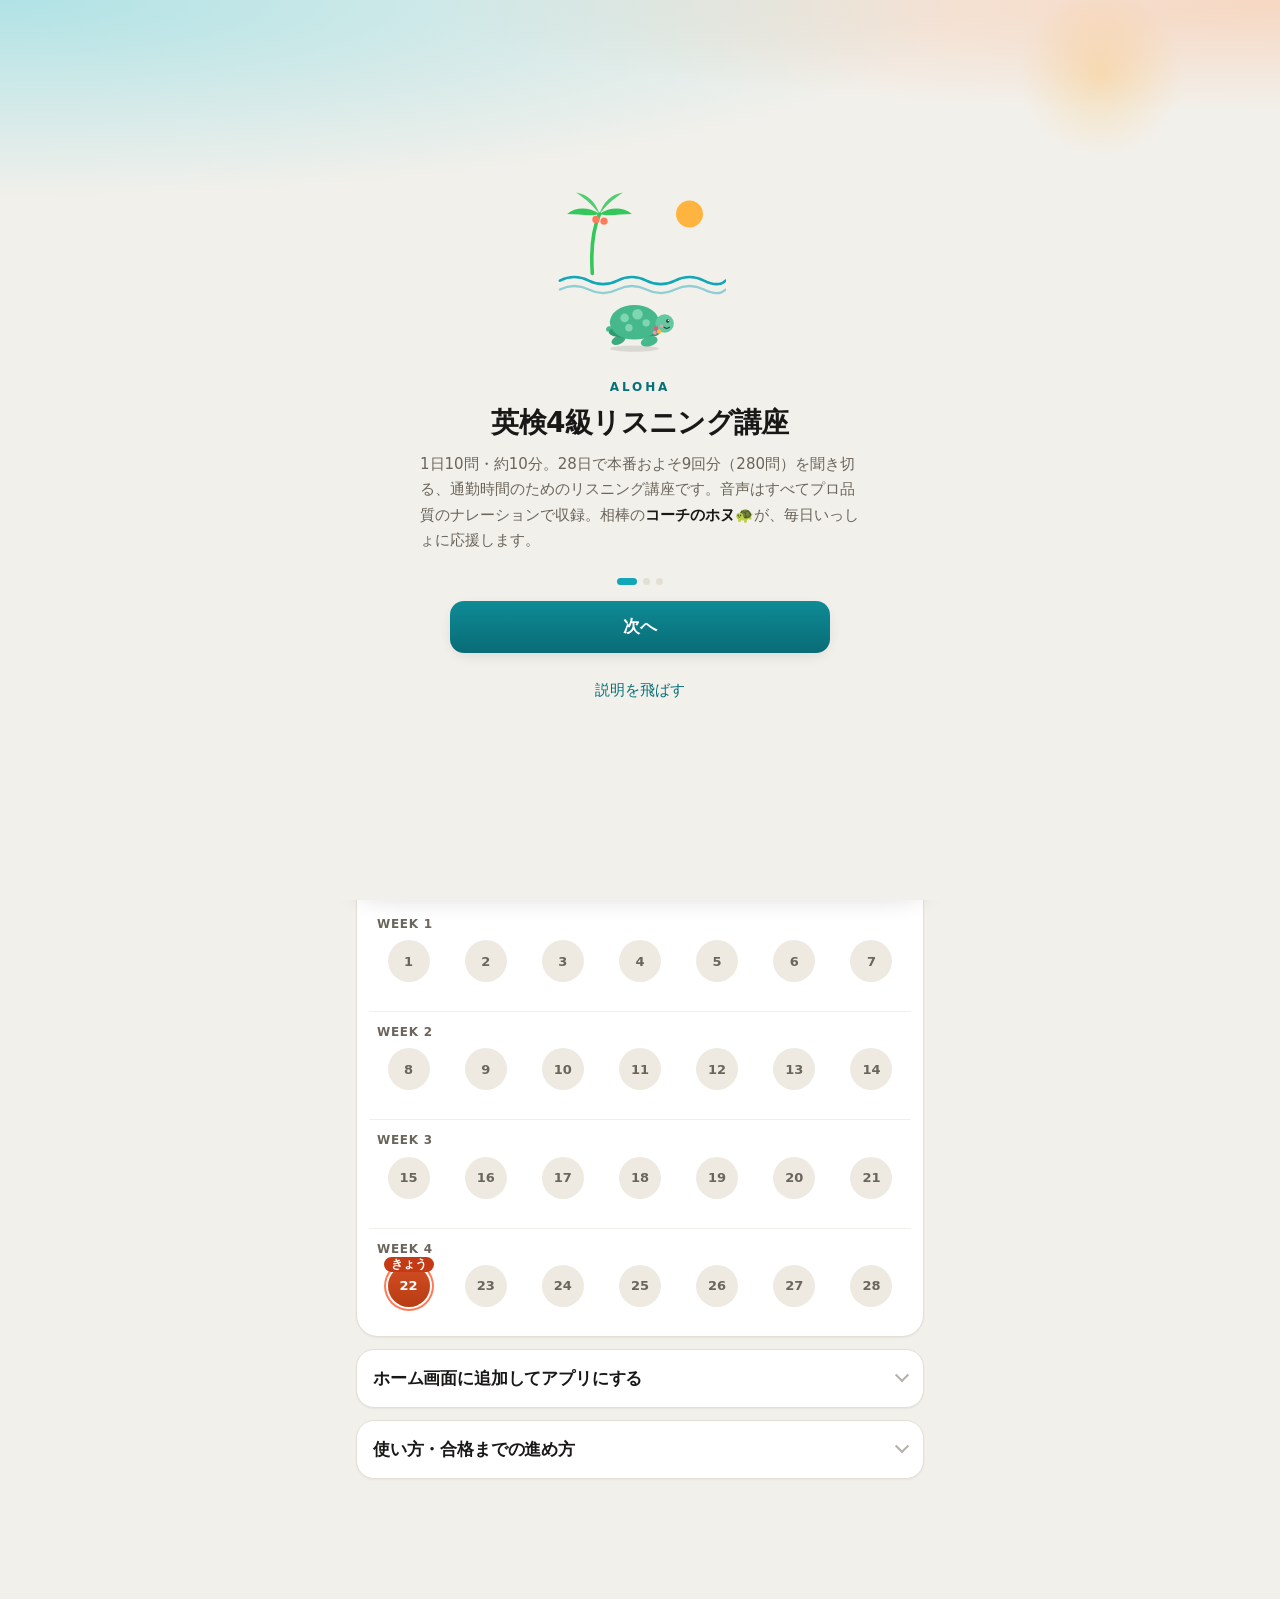
==== commit b4bf564a: "Apple Human Interface Guidelines の作法に沿って全面的に作り替え（Apple × ハワイ） - 書体をOS標準（SF Pro / ヒラギノ）に変更しWebフォントの読み" ====
--- a/index.html
+++ b/index.html
@@ -10,625 +10,667 @@
 <meta name="mobile-web-app-capable" content="yes">
 <meta name="apple-mobile-web-app-status-bar-style" content="default">
 <meta name="apple-mobile-web-app-title" content="英検4級">
-<style>img{max-width:100%}</style>
-<title>英検4級リスニング講座</title>
-<link rel="stylesheet" href="https://fonts.googleapis.com/css2?family=Zen+Maru+Gothic:wght@400;700;900&family=Pacifico&display=swap">
 <style>
 /* ============================================================
    デザイントークン（テーマ非依存）
+   Apple Human Interface Guidelines の型・余白・素材の考え方に、
+   ハワイの海を色として乗せる。
    ============================================================ */
 :root{
-  /* タイポグラフィ・スケール */
-  --fs-display:25px; --fs-h1:22px; --fs-h2:19px; --fs-lead:17px;
-  --fs-body:16px; --fs-sm:14px; --fs-xs:12.5px; --fs-2xs:11.5px;
-  /* 余白スケール */
+  /* 書体：iOS/macOS の標準書体を使う。読み込み待ちが無く、OSと同じ文字組みになる */
+  --font:-apple-system, BlinkMacSystemFont, "SF Pro Text", "Helvetica Neue",
+         "Hiragino Sans", "Hiragino Kaku Gothic ProN", "Yu Gothic Medium", Meiryo, system-ui, sans-serif;
+  /* タイポグラフィ・スケール（HIG の Text Styles に対応） */
+  --fs-display:34px;  /* Large Title */
+  --fs-h1:28px;       /* Title 1 */
+  --fs-h2:22px;       /* Title 2 */
+  --fs-lead:17px;     /* Headline */
+  --fs-body:17px;     /* Body */
+  --fs-sm:15px;       /* Subheadline */
+  --fs-xs:13px;       /* Footnote */
+  --fs-2xs:12px;      /* Caption */
+  --tr-tight:-.022em; --tr-wide:.06em;
+  /* 余白（8ptグリッド） */
   --sp-1:4px; --sp-2:8px; --sp-3:12px; --sp-4:16px; --sp-5:20px; --sp-6:24px; --sp-8:32px;
-  /* 角丸 */
-  --r-sm:12px; --r-md:16px; --r-lg:22px; --r-xl:28px; --r-full:999px;
-  /* 最小タップ領域 */
+  /* 角丸（連続曲率に近い値） */
+  --r-sm:10px; --r-md:14px; --r-lg:18px; --r-xl:22px; --r-full:999px;
   --tap:44px;
-  /* 文字が乗る面：全テーマ共通・白文字でコントラスト比4.8以上 */
-  --grad-sea-strong:linear-gradient(135deg,#1D7F77 0%,#0B7A84 55%,#05606E 100%);
-  --grad-sunset-strong:linear-gradient(135deg,#9B6700 0%,#D92D00 48%,#C7093F 100%);
-  --grad-pink-strong:linear-gradient(135deg,#E30039 0%,#B8063F 100%);
-  --sea-solid:#0B7A84;   /* 白文字 5.08:1 */
-  --pink-solid:#D50B3F;  /* 白文字 5.32:1 */
-  --green-solid:#2A8057; /* 白文字 4.86:1 */
+  /* 文字が乗る面：全テーマ共通・白文字でコントラスト比4.5以上 */
+  --grad-sea-strong:linear-gradient(180deg,#0E8B96 0%,#096C76 100%);
+  --grad-sunset-strong:linear-gradient(180deg,#D24E24 0%,#B83C12 100%);
+  --grad-pink-strong:linear-gradient(180deg,#D02248 0%,#B01038 100%);
+  --sea-solid:#0A7A85; --pink-solid:#C8073B; --green-solid:#26804F; --coral-solid:#C43A14;
   --on-strong:#FFFFFF;
 }
-/* ---------- ライトテーマ ---------- */
+/* ---------- ライト ---------- */
 :root{
-  --bg:#FBF7F0; --card:#FFFFFF; --ink:#3A332D; --sub:#7C7065;
-  --line:#EFE4D4; --ring-bg:#F1E8DA;
-  --sea:#0E9BA6;   --sea-text:#087881;   --sea-soft:#E1F4F4;
-  --pink:#F2547D;  --pink-text:#D50B3F;  --pink-soft:#FCE7EE;
-  --coral:#FF8261; --coral-text:#D12C00; --coral-soft:#FFEDE6;
-  --sun:#FFB94E;   --gold-text:#A06000;  --sun-soft:#FFF1DA;
-  --green:#3FAE79; --green-text:#2A7C55; --green-soft:#E3F5EC;
-  --glass:rgba(255,255,255,.85);
-  --sky:linear-gradient(180deg,#FFE9CD 0%,#FFDCD2 38%,#FBF7F0 100%);
-  --sunball:radial-gradient(circle at 84% 92px, rgba(255,185,78,.5) 0, rgba(255,185,78,.28) 34px, rgba(255,185,78,0) 72px);
-  --grad-sea:linear-gradient(135deg,#35C7BB 0%,#0E9BA6 55%,#0A7E8C 100%);
-  --grad-sunset:linear-gradient(135deg,#FFC44D 0%,#FF8261 48%,#F2547D 100%);
-  --grad-pink:linear-gradient(135deg,#FF93AE 0%,#EF4F7E 100%);
-  --shadow-card:0 1px 2px rgba(70,45,25,.04), 0 18px 44px -20px rgba(214,102,84,.28);
-  --shadow-pop:0 10px 28px -8px rgba(242,84,125,.4);
-}
-/* ---------- ダークテーマ ---------- */
-@media (prefers-color-scheme: dark){
-  :root:not([data-theme="light"]){
-  --bg:#0C1F26; --card:#17313B; --ink:#F3EEE6; --sub:#93A9AC;
-  --line:#25434E; --ring-bg:#1E3C46;
-  --sea:#43D0C5;   --sea-text:#43D0C5;   --sea-soft:#12414A;
-  --pink:#FF7FA3;  --pink-text:#FF7FA3;  --pink-soft:#3E2331;
-  --coral:#FF9877; --coral-text:#FF9877; --coral-soft:#442A20;
-  --sun:#FFC966;   --gold-text:#FFC966;  --sun-soft:#3E331C;
-  --green:#5BCB92; --green-text:#5BCB92; --green-soft:#1B4232;
-  --glass:rgba(21,44,53,.86);
-  --sky:linear-gradient(180deg,#27305C 0%,#16404C 42%,#0C1F26 100%);
-  --sunball:radial-gradient(circle at 84% 84px, rgba(255,214,140,.32) 0, rgba(255,214,140,.14) 32px, rgba(255,214,140,0) 66px);
-  --grad-sea:linear-gradient(135deg,#2AA79B 0%,#137A83 100%);
-  --grad-sunset:linear-gradient(135deg,#E8A73E 0%,#E0674C 48%,#D14C74 100%);
-  --grad-pink:linear-gradient(135deg,#E0708F 0%,#C74069 100%);
-  --shadow-card:0 1px 2px rgba(0,0,0,.25), 0 18px 44px -18px rgba(0,0,0,.5);
-  --shadow-pop:0 10px 28px -8px rgba(0,0,0,.55);
-}
-}
+  --bg:#F2F0EB; --card:#FFFFFF; --card-2:#FAF8F4;
+  --ink:#191817; --sub:#6B655B;
+  --line:#E4DFD5; --ring-bg:#E9E4DA; --fill:#EEEAE2;
+  --sea:#12A7B6;   --sea-text:#06707A;   --sea-soft:#E1F4F6;
+  --pink:#F2547D;  --pink-text:#C8073B;  --pink-soft:#FDE8EE;
+  --coral:#FF7A59; --coral-text:#C22C00; --coral-soft:#FFEDE6;
+  --sun:#FFB43F;   --gold-text:#955900;  --sun-soft:#FFF2DC;
+  --green:#34C759; --green-text:#26714E; --green-soft:#E3F6E9;
+  --glass:rgba(255,255,255,.74);
+  --sky:
+    radial-gradient(130% 78% at 0% 0%, rgba(78,206,222,.40) 0%, rgba(78,206,222,0) 58%),
+    radial-gradient(110% 68% at 100% 2%, rgba(255,164,110,.32) 0%, rgba(255,164,110,0) 60%);
+  --sunball:radial-gradient(circle at 86% 74px, rgba(255,180,63,.28) 0, rgba(255,180,63,0) 82px);
+  --grad-sea:linear-gradient(90deg,#3FD0DE 0%,#12A7B6 100%);
+  --grad-sunset:linear-gradient(90deg,#FFC44D 0%,#FF7A59 100%);
+  --grad-pink:linear-gradient(90deg,#FF93AE 0%,#F2547D 100%);
+  --shadow-card:0 1px 2px rgba(25,24,23,.05);
+  --shadow-raise:0 4px 16px -6px rgba(25,24,23,.18);
+  --shadow-pop:0 10px 30px -10px rgba(25,24,23,.3);
+}
+/* ---------- ダーク ---------- */
+@media (prefers-color-scheme: dark){ :root:not([data-theme="light"]){
+  --bg:#0B1113; --card:#171E20; --card-2:#131A1C;
+  --ink:#F1F0EC; --sub:#9AA19E;
+  --line:#242D2F; --ring-bg:#1E2729; --fill:#1C2426;
+  --sea:#4ED4E2;   --sea-text:#4ED4E2;   --sea-soft:#0F373C;
+  --pink:#FF7FA3;  --pink-text:#FF8FA8;  --pink-soft:#3A222C;
+  --coral:#FF9B78; --coral-text:#FF9B78; --coral-soft:#3E271E;
+  --sun:#FFC96B;   --gold-text:#FFC96B;  --sun-soft:#3A2F19;
+  --green:#4BD97A; --green-text:#5FD98D; --green-soft:#16371F;
+  --glass:rgba(23,30,32,.72);
+  --sky:
+    radial-gradient(130% 78% at 0% 0%, rgba(40,150,170,.34) 0%, rgba(40,150,170,0) 58%),
+    radial-gradient(110% 68% at 100% 2%, rgba(190,90,60,.26) 0%, rgba(190,90,60,0) 60%);
+  --sunball:radial-gradient(circle at 86% 74px, rgba(255,201,107,.14) 0, rgba(255,201,107,0) 82px);
+  --shadow-card:0 1px 2px rgba(0,0,0,.35);
+  --shadow-raise:0 6px 20px -8px rgba(0,0,0,.6);
+  --shadow-pop:0 12px 34px -10px rgba(0,0,0,.7);
+}}
 :root[data-theme="dark"]{
-  --bg:#0C1F26; --card:#17313B; --ink:#F3EEE6; --sub:#93A9AC;
-  --line:#25434E; --ring-bg:#1E3C46;
-  --sea:#43D0C5;   --sea-text:#43D0C5;   --sea-soft:#12414A;
-  --pink:#FF7FA3;  --pink-text:#FF7FA3;  --pink-soft:#3E2331;
-  --coral:#FF9877; --coral-text:#FF9877; --coral-soft:#442A20;
-  --sun:#FFC966;   --gold-text:#FFC966;  --sun-soft:#3E331C;
-  --green:#5BCB92; --green-text:#5BCB92; --green-soft:#1B4232;
-  --glass:rgba(21,44,53,.86);
-  --sky:linear-gradient(180deg,#27305C 0%,#16404C 42%,#0C1F26 100%);
-  --sunball:radial-gradient(circle at 84% 84px, rgba(255,214,140,.32) 0, rgba(255,214,140,.14) 32px, rgba(255,214,140,0) 66px);
-  --grad-sea:linear-gradient(135deg,#2AA79B 0%,#137A83 100%);
-  --grad-sunset:linear-gradient(135deg,#E8A73E 0%,#E0674C 48%,#D14C74 100%);
-  --grad-pink:linear-gradient(135deg,#E0708F 0%,#C74069 100%);
-  --shadow-card:0 1px 2px rgba(0,0,0,.25), 0 18px 44px -18px rgba(0,0,0,.5);
-  --shadow-pop:0 10px 28px -8px rgba(0,0,0,.55);
-}
+  --bg:#0B1113; --card:#171E20; --card-2:#131A1C;
+  --ink:#F1F0EC; --sub:#9AA19E;
+  --line:#242D2F; --ring-bg:#1E2729; --fill:#1C2426;
+  --sea:#4ED4E2;   --sea-text:#4ED4E2;   --sea-soft:#0F373C;
+  --pink:#FF7FA3;  --pink-text:#FF8FA8;  --pink-soft:#3A222C;
+  --coral:#FF9B78; --coral-text:#FF9B78; --coral-soft:#3E271E;
+  --sun:#FFC96B;   --gold-text:#FFC96B;  --sun-soft:#3A2F19;
+  --green:#4BD97A; --green-text:#5FD98D; --green-soft:#16371F;
+  --glass:rgba(23,30,32,.72);
+  --sky:
+    radial-gradient(130% 78% at 0% 0%, rgba(40,150,170,.34) 0%, rgba(40,150,170,0) 58%),
+    radial-gradient(110% 68% at 100% 2%, rgba(190,90,60,.26) 0%, rgba(190,90,60,0) 60%);
+  --sunball:radial-gradient(circle at 86% 74px, rgba(255,201,107,.14) 0, rgba(255,201,107,0) 82px);
+  --shadow-card:0 1px 2px rgba(0,0,0,.35);
+  --shadow-raise:0 6px 20px -8px rgba(0,0,0,.6);
+  --shadow-pop:0 12px 34px -10px rgba(0,0,0,.7);
+}
+
 *{box-sizing:border-box}
 html,body{height:100%}
 body{
   margin:0; color:var(--ink);
   background-color:var(--bg);
   background-image:var(--sunball), var(--sky);
-  background-repeat:no-repeat, no-repeat;
-  background-size:100% 300px, 100% 460px;
-  font-family:"Zen Maru Gothic","Hiragino Maru Gothic ProN","Hiragino Sans",sans-serif;
-  font-size:16.5px; line-height:1.7;
-}
-main{max-width:560px; margin:0 auto; padding-inline:18px; padding-block:16px 128px}
+  background-repeat:no-repeat; background-size:100% 260px, 100% 380px;
+  font-family:var(--font);
+  font-size:var(--fs-body); line-height:1.6;
+  -webkit-font-smoothing:antialiased;
+}
+main{max-width:600px; margin:0 auto; padding-inline:var(--sp-4); padding-block:var(--sp-3) 120px}
 [hidden]{display:none!important}
-button{font-family:inherit; color:inherit; cursor:pointer}
-button{transition:transform .12s ease, box-shadow .2s ease, opacity .2s ease}
-.script{font-family:"Pacifico",cursive}
-h1.page{font-size:23.0px; font-weight:900; margin:2px 0 2px; letter-spacing:.01em}
-.page-sub{color:var(--sub); font-size:13.5px; font-weight:700}
-.eyebrow{font-family:"Pacifico",cursive; font-size:17.0px; color:var(--sea-text); letter-spacing:.05em; text-shadow:0 1px 0 rgba(255,255,255,.25)}
-
-.wavebar{display:block; width:100%; height:14px; margin-top:20px; color:var(--sea-text); opacity:.3}
-
-/* ---------- ホーム ---------- */
-.top-row{display:flex; align-items:center; justify-content:space-between; gap:10px; flex-wrap:wrap}
-.top-row .eyebrow{min-width:0}
-.date-line{font-size:13.5px; color:var(--sub); font-weight:700; letter-spacing:.05em; margin-top:8px}
+button{font-family:inherit; color:inherit; cursor:pointer; -webkit-tap-highlight-color:transparent}
+button{transition:transform .12s ease, opacity .18s ease}
+
+/* ---------- 文字組み ---------- */
+.eyebrow{
+  font-size:var(--fs-2xs); font-weight:600; letter-spacing:var(--tr-wide);
+  text-transform:uppercase; color:var(--sub);
+}
+h1.page{font-size:var(--fs-h1); font-weight:700; letter-spacing:var(--tr-tight); margin:var(--sp-1) 0 2px; line-height:1.22}
+.page-sub{color:var(--sub); font-size:var(--fs-sm)}
+.wavebar{display:none}
+
+/* ---------- ホーム：大見出し ---------- */
+.top-row{display:flex; align-items:center; justify-content:space-between; gap:var(--sp-3)}
+.date-line{font-size:var(--fs-xs); color:var(--sub); font-weight:600; letter-spacing:.01em}
 .streak-chip{
-  display:flex; align-items:center; gap:6px; background:var(--glass);
-  backdrop-filter:blur(8px); -webkit-backdrop-filter:blur(8px);
-  border:1px solid var(--line);
-  border-radius:999px; padding:6px 15px; font-size:13.0px; font-weight:900;
-  box-shadow:0 4px 14px -6px rgba(70,45,25,.18);
-}
-.streak-chip b{font-size:18.0px; color:var(--coral-text); font-variant-numeric:tabular-nums}
-.streak-chip .ico-fire{width:15px; height:15px; color:var(--coral-text); flex:none}
-.greet{font-size:25.0px; font-weight:900; margin-top:2px; letter-spacing:.01em; line-height:1.35}
-.greet .hib{display:inline-block; width:26px; height:26px; vertical-align:-3px; margin-left:6px; filter:drop-shadow(0 2px 3px rgba(242,84,125,.3))}
-
-/* レベルバー */
+  display:inline-flex; align-items:center; gap:5px;
+  background:var(--glass); backdrop-filter:saturate(180%) blur(20px); -webkit-backdrop-filter:saturate(180%) blur(20px);
+  border:.5px solid var(--line); border-radius:var(--r-full);
+  padding:5px 12px; font-size:var(--fs-xs); font-weight:600; color:var(--sub);
+}
+.streak-chip b{font-size:var(--fs-sm); color:var(--coral-text); font-variant-numeric:tabular-nums}
+.streak-chip .ico-fire{width:14px; height:14px; color:var(--coral-text); flex:none}
+.greet{
+  font-size:var(--fs-display); font-weight:700; letter-spacing:var(--tr-tight);
+  line-height:1.16; margin:var(--sp-2) 0 0;
+}
+.greet .hib{width:26px; height:26px; vertical-align:-2px; margin-left:6px}
+
+/* ---------- レベル ---------- */
 .lvl{
-  display:flex; align-items:center; gap:13px; margin-top:14px;
-  background:var(--glass); backdrop-filter:blur(10px); -webkit-backdrop-filter:blur(10px);
-  border:1px solid var(--line); border-radius:22px; padding:12px 16px;
-  box-shadow:var(--shadow-card);
+  display:flex; align-items:center; gap:var(--sp-3); margin-top:var(--sp-4);
+  background:var(--card); border:.5px solid var(--line); border-radius:var(--r-lg);
+  padding:var(--sp-3) var(--sp-4); box-shadow:var(--shadow-card);
 }
 .lvl .medal{
-  width:46px; height:46px; border-radius:50%; flex:none;
-  background:var(--grad-sunset-strong); color:var(--on-strong); display:flex; align-items:center; justify-content:center;
-  font-weight:900; font-size:14.0px;
-  box-shadow:inset 0 1px 0 rgba(255,255,255,.4), 0 5px 14px -4px rgba(242,84,125,.55);
+  width:42px; height:42px; border-radius:var(--r-sm); flex:none;
+  background:var(--grad-sunset-strong); color:var(--on-strong);
+  display:flex; align-items:center; justify-content:center;
+  font-weight:700; font-size:var(--fs-xs); letter-spacing:-.01em;
 }
 .lvl .info{flex:1; min-width:0}
-.lvl .tname{font-size:15.5px; font-weight:900; line-height:1.3}
-.lvl .xbar{height:8px; background:var(--ring-bg); border-radius:999px; overflow:hidden; margin-top:6px}
-.lvl .xbar i{display:block; height:100%; background:var(--grad-sunset); border-radius:999px}
-.lvl .xnum{font-size:11.5px; color:var(--sub); font-weight:700; margin-top:3px; font-variant-numeric:tabular-nums; letter-spacing:.03em}
-
-.mission{
-  display:flex; align-items:center; gap:8px; margin-top:14px;
-  font-size:14.0px; font-weight:700; color:var(--sub);
-}
-.mission b{color:var(--ink)}
-.mission .ico-flag{width:17px; height:17px; color:var(--gold-text); flex:none}
+.lvl .tname{font-size:var(--fs-sm); font-weight:600; letter-spacing:-.01em}
+.lvl .xbar{height:6px; background:var(--ring-bg); border-radius:var(--r-full); overflow:hidden; margin-top:6px}
+.lvl .xbar i{display:block; height:100%; background:var(--grad-sunset); border-radius:var(--r-full)}
+.lvl .xnum{font-size:var(--fs-2xs); color:var(--sub); margin-top:4px; font-variant-numeric:tabular-nums}
+
+.mission{display:flex; align-items:center; gap:7px; margin-top:var(--sp-4); font-size:var(--fs-sm); color:var(--sub)}
+.mission b{color:var(--ink); font-weight:600}
+.mission .ico-flag{width:16px; height:16px; color:var(--gold-text); flex:none}
 .hawaiiword{
-  margin-top:10px; display:inline-flex; align-items:center; gap:8px; flex-wrap:wrap;
-  max-width:100%; background:var(--pink-soft); border-radius:18px; padding:6px 16px;
-  font-size:13.5px; font-weight:700; color:var(--pink-text);
-  box-shadow:inset 0 1px 0 rgba(255,255,255,.35);
-}
-.hawaiiword b{font-family:"Pacifico",cursive; font-weight:400; font-size:15.0px}
-
-/* コーチのホヌ */
-.mascot{display:flex; gap:12px; align-items:flex-end; margin-top:18px}
-.mascot .turtle{width:82px; flex:none; filter:drop-shadow(0 5px 10px rgba(46,155,114,.3))}
-@keyframes honu-float{0%,100%{transform:translateY(0)}50%{transform:translateY(-4px)}}
-.mascot .turtle{animation:honu-float 3.6s ease-in-out infinite}
+  margin-top:var(--sp-2); display:inline-flex; align-items:center; gap:7px; flex-wrap:wrap; max-width:100%;
+  font-size:var(--fs-xs); color:var(--sub);
+}
+.hawaiiword b{color:var(--sea-text); font-weight:600; letter-spacing:.01em}
+.hawaiiword b::after{content:"・"; color:var(--sub); font-weight:400; margin-left:2px}
+
+/* ---------- コーチのホヌ ---------- */
+.mascot{display:flex; gap:var(--sp-2); align-items:flex-end; margin-top:var(--sp-4)}
+.mascot .turtle{width:62px; flex:none}
 .mascot .bubble{
-  position:relative; background:var(--card); border:1px solid var(--line);
-  border-radius:20px 20px 20px 5px; padding:11px 15px; margin-bottom:10px;
-  font-size:14.0px; font-weight:700; line-height:1.55;
-  box-shadow:var(--shadow-card);
-}
-.mascot .bubble small{display:block; font-size:11.5px; color:var(--sub); letter-spacing:.06em; margin-bottom:1px}
-.qresult .honu{width:72px; margin:6px auto 0; display:block; filter:drop-shadow(0 4px 8px rgba(46,155,114,.3))}
-.honuline{font-size:14.0px; font-weight:900; color:var(--green-text); margin-top:6px}
-
+  position:relative; background:var(--card); border:.5px solid var(--line);
+  border-radius:var(--r-lg) var(--r-lg) var(--r-lg) 5px; padding:10px var(--sp-3); margin-bottom:6px;
+  font-size:var(--fs-sm); line-height:1.5; box-shadow:var(--shadow-card);
+}
+.mascot .bubble small{display:block; font-size:var(--fs-2xs); color:var(--sub); font-weight:600; letter-spacing:var(--tr-wide); text-transform:uppercase; margin-bottom:1px}
+
+/* ---------- レッスンカード ---------- */
 .lesson-card{
-  background:var(--card); border:1px solid var(--line); border-radius:28px;
-  padding:24px 20px; margin-top:18px; text-align:center;
-  box-shadow:var(--shadow-card);
+  background:var(--card); border:.5px solid var(--line); border-radius:var(--r-xl);
+  padding:var(--sp-4); margin-top:var(--sp-5); box-shadow:var(--shadow-card);
   position:relative; overflow:hidden;
 }
-.lesson-card .corner{position:absolute; bottom:-18px; right:-16px; width:126px; height:126px; opacity:.08; pointer-events:none; z-index:0}
+.lesson-card .corner{position:absolute; bottom:-22px; right:-18px; width:120px; height:120px; opacity:.05; pointer-events:none; z-index:0}
 .lesson-card > *:not(.corner){position:relative; z-index:1}
-.day-row{display:flex; align-items:center; justify-content:center; gap:4px}
-.day-row button{width:44px; height:44px; border-radius:50%; border:none; background:none; font-size:22.0px; color:var(--sub)}
-.day-row button:active{background:var(--ring-bg)}
-.day-title{font-size:21.0px; font-weight:900; flex:1; min-width:0; letter-spacing:.02em}
-.day-title small{display:block; font-size:12.5px; color:var(--sub); font-weight:700; margin-top:2px; letter-spacing:.04em}
-.mode-btns{display:flex; flex-direction:column; gap:13px; margin-top:18px}
-.mode-btn{
-  border:none; border-radius:24px; padding:17px 19px; text-align:left;
-  display:flex; align-items:center; gap:14px; font-weight:900;
-  position:relative; overflow:hidden;
-}
-.mode-btn::after{
-  content:""; position:absolute; inset:0 0 55% 0;
-  background:linear-gradient(180deg, rgba(255,255,255,.22), rgba(255,255,255,0));
-  pointer-events:none;
-}
-.mode-btn .ico{
-  font-size:26.0px; flex:none; line-height:1;
-  width:52px; height:52px; border-radius:50%;
-  background:rgba(255,255,255,.24);
-  display:flex; align-items:center; justify-content:center;
-  box-shadow:inset 0 1px 0 rgba(255,255,255,.3);
-}
-.mode-btn .ico svg{width:30px; height:30px}
-.mode-btn .t{font-size:18.0px; line-height:1.35; letter-spacing:.02em}
-.mode-btn .t small{display:block; font-size:12.0px; font-weight:700; opacity:.9; margin-top:2px; letter-spacing:.02em}
-.mode-btn .arrow{margin-left:auto; font-size:20.0px; opacity:.7}
-.mode-listen{background:var(--grad-sea-strong); color:var(--on-strong); box-shadow:0 12px 28px -10px rgba(14,155,166,.55)}
-.mode-voice{background:var(--grad-sunset-strong); color:var(--on-strong); box-shadow:0 12px 28px -10px rgba(242,84,125,.5)}
-.mode-quiz{background:var(--bg); color:var(--ink); border:1.5px solid var(--line)}
-.mode-quiz::after{display:none}
-.mode-quiz .ico{background:var(--sea-soft); color:var(--sea-text)}
-.mode-btn:active{transform:scale(.97)}
+.day-row{display:flex; align-items:center; justify-content:center; gap:var(--sp-1)}
+.day-row button{
+  width:var(--tap); height:var(--tap); border-radius:50%; border:none; background:none;
+  font-size:22px; color:var(--sea-text); line-height:1;
+}
+.day-row button:active{background:var(--fill)}
+.day-title{flex:1; min-width:0; text-align:center}
+.day-title #day-name,.day-title #listen-day{font-size:var(--fs-h2); font-weight:700; letter-spacing:var(--tr-tight)}
+.day-title small{display:block; font-size:var(--fs-xs); color:var(--sub); margin-top:1px}
+
+/* 主ボタン */
+.cta{
+  display:flex; align-items:center; gap:var(--sp-3); width:100%; text-align:left;
+  margin-top:var(--sp-4); border:none; border-radius:var(--r-md); padding:var(--sp-3) var(--sp-4);
+  min-height:66px; background:var(--grad-sea-strong); color:var(--on-strong);
+  box-shadow:var(--shadow-raise);
+}
+.cta:active{transform:scale(.985); opacity:.92}
+.cta .ic{width:30px; height:30px; flex:none; display:flex; align-items:center; justify-content:center}
+.cta .ic svg{width:30px; height:30px}
+.cta .t{font-size:var(--fs-lead); font-weight:600; letter-spacing:-.01em; line-height:1.3}
+.cta .t small{display:block; font-size:var(--fs-xs); font-weight:400; opacity:.86; margin-top:2px}
+
+/* グループ化リスト（iOSの設定画面の作法） */
+.list{
+  margin-top:var(--sp-4); background:var(--card-2);
+  border:.5px solid var(--line); border-radius:var(--r-md); overflow:hidden;
+}
+.list .row{
+  display:flex; align-items:center; gap:var(--sp-3); width:100%; text-align:left;
+  background:none; border:none; padding:var(--sp-3) var(--sp-3); min-height:60px;
+}
+.list .row + .row{box-shadow:inset 0 .5px 0 var(--line)}
+.list .row:active{background:var(--fill)}
+.list .ic{
+  width:30px; height:30px; border-radius:7px; flex:none;
+  display:flex; align-items:center; justify-content:center; color:#fff;
+}
+.list .ic svg{width:19px; height:19px}
+.list .ic.sea{background:var(--sea-solid)}
+.list .ic.coral{background:var(--coral-solid)}
+.list .ic.gold{background:var(--gold-text)}
+.list .t{flex:1; min-width:0; font-size:var(--fs-body); font-weight:600; letter-spacing:-.01em; line-height:1.3}
+.list .t small{display:block; font-size:var(--fs-xs); font-weight:400; color:var(--sub); margin-top:1px}
+.chev{
+  width:8px; height:8px; flex:none; border-right:2px solid var(--sub); border-bottom:2px solid var(--sub);
+  transform:rotate(-45deg); opacity:.5; margin-right:4px;
+}
 .done-badge,.score-badge{
-  display:inline-flex; align-items:center; gap:5px; margin-top:14px; margin-inline:4px;
-  border-radius:999px; padding:4px 15px; font-size:13.0px; font-weight:900;
+  display:inline-flex; align-items:center; margin-top:var(--sp-3); margin-right:6px;
+  border-radius:var(--r-full); padding:3px 11px; font-size:var(--fs-2xs); font-weight:600;
 }
 .done-badge{background:var(--pink-soft); color:var(--pink-text)}
 .score-badge{background:var(--sea-soft); color:var(--sea-text)}
 
-/* 模試カード */
-.mock-card{
-  margin-top:14px; border:1px solid var(--line); width:100%; text-align:left;
-  background:var(--card); border-radius:24px;
-  padding:16px 18px; display:flex; align-items:center; gap:14px;
-  box-shadow:var(--shadow-card);
-}
-.mock-card:active{transform:scale(.98)}
-.mock-card .ico{
-  width:52px; height:52px; border-radius:50%; flex:none;
-  background:var(--sun-soft); display:flex; align-items:center; justify-content:center;
-  box-shadow:inset 0 1px 0 rgba(255,255,255,.5);
-}
-.mock-card .ico svg{width:28px; height:28px; color:var(--gold-text)}
-.mock-card .t{font-size:17.0px; font-weight:900; line-height:1.35}
-.mock-card .t small{display:block; font-size:12.0px; color:var(--sub); font-weight:700; margin-top:1px}
-.mock-card .arrow{margin-left:auto; font-size:20.0px; color:var(--sub)}
-
-/* 聞くモード */
+/* ---------- 聞き流し ---------- */
+#hero-listen{text-align:center}
 .back-link{
-  display:flex; align-items:center; gap:4px; background:none; border:none;
-  color:var(--sub); font-size:14.0px; font-weight:900; padding:4px 6px; margin:-4px auto 0 -8px;
-}
-.play-wrap{position:relative; width:212px; height:212px; margin:16px auto 8px}
+  display:flex; width:fit-content; align-items:center; gap:2px; background:none; border:none;
+  color:var(--sea-text); font-size:var(--fs-body); font-weight:400; padding:6px 8px; margin:-6px 0 0 -8px;
+}
+.play-wrap{position:relative; width:196px; height:196px; margin:var(--sp-4) auto var(--sp-2)}
 .play-wrap svg.ring{position:absolute; inset:0; transform:rotate(-90deg); pointer-events:none}
 .play-btn{
-  position:absolute; inset:14px; border-radius:50%; border:none;
+  position:absolute; inset:16px; border-radius:50%; border:none;
   background:var(--grad-sea-strong); color:var(--on-strong);
-  font-size:21.0px; font-weight:900; letter-spacing:.1em;
+  font-size:var(--fs-sm); font-weight:600; letter-spacing:.01em;
   display:flex; flex-direction:column; align-items:center; justify-content:center; gap:2px;
-  box-shadow:inset 0 2px 0 rgba(255,255,255,.3), 0 14px 34px -8px rgba(14,155,166,.6);
-}
-.play-btn:active{transform:scale(.97)}
-.play-btn .glyph{font-size:52.0px; line-height:1.05}
-.play-btn.playing{background:var(--card); color:var(--ink); border:2px solid var(--line); box-shadow:none}
-.status{font-size:20.0px; font-weight:900; min-height:32px; font-variant-numeric:tabular-nums}
-.phase{font-size:13.5px; color:var(--sub); font-weight:700; min-height:22px}
-.seek-row{display:flex; gap:10px; margin-top:14px}
+  box-shadow:var(--shadow-raise);
+}
+.play-btn:active{transform:scale(.97); opacity:.92}
+.play-btn .glyph{font-size:46px; line-height:1}
+.play-btn.playing{background:var(--card); color:var(--ink); border:.5px solid var(--line); box-shadow:none}
+.status{font-size:var(--fs-h2); font-weight:700; letter-spacing:var(--tr-tight); min-height:30px; font-variant-numeric:tabular-nums}
+.phase{font-size:var(--fs-xs); color:var(--sub); min-height:20px}
+.seek-row{display:flex; gap:var(--sp-2); margin-top:var(--sp-4)}
 .seek-row button{
-  flex:1; min-height:58px; font-size:16.0px; font-weight:900; border-radius:20px;
-  border:1px solid var(--line); background:var(--bg);
-}
-.seek-row button:active{transform:scale(.97)}
+  flex:1; min-height:52px; font-size:var(--fs-sm); font-weight:600; border-radius:var(--r-md);
+  border:.5px solid var(--line); background:var(--card-2); color:var(--ink);
+}
+.seek-row button:active{background:var(--fill)}
 .seek-row button:disabled{opacity:.35}
-.review{display:flex; flex-direction:column-reverse; gap:10px; margin-top:16px}
-.rev{background:var(--card); border:1px solid var(--line); border-radius:18px; padding:13px 15px; text-align:left; box-shadow:0 6px 18px -10px rgba(70,45,25,.15)}
-.rev .head{display:flex; align-items:center; gap:8px; font-weight:900}
-.rev .badge{background:var(--sea-soft); color:var(--sea-text); border-radius:999px; padding:1px 11px; font-size:12.5px; white-space:nowrap}
-.rev .en{font-size:14.0px; color:var(--sub); margin-top:5px}
-.rev .ja{font-size:13.5px; margin-top:5px}
-
-/* 学習マップ */
-.journey-head{display:flex; align-items:flex-end; justify-content:space-between; margin-top:26px; gap:10px}
-.journey-head h2{font-size:20.0px; font-weight:900; margin:0; letter-spacing:.02em; line-height:1.3}
-.journey-head .eyebrow{font-size:14.0px}
+.review{display:flex; flex-direction:column-reverse; gap:var(--sp-2); margin-top:var(--sp-4)}
+.rev{background:var(--card-2); border:.5px solid var(--line); border-radius:var(--r-md); padding:var(--sp-3); text-align:left}
+.rev .head{display:flex; align-items:center; gap:var(--sp-2); font-weight:600; font-size:var(--fs-sm)}
+.rev .badge{background:var(--sea-soft); color:var(--sea-text); border-radius:var(--r-full); padding:2px 10px; font-size:var(--fs-2xs); white-space:nowrap}
+.rev .en{font-size:var(--fs-xs); color:var(--sub); margin-top:5px}
+.rev .ja{font-size:var(--fs-xs); margin-top:4px}
+
+/* ---------- 28日の旅 ---------- */
+.journey-head{display:flex; align-items:flex-end; justify-content:space-between; margin-top:var(--sp-8); gap:var(--sp-3)}
+.journey-head h2{font-size:var(--fs-h2); font-weight:700; letter-spacing:var(--tr-tight); margin:0; line-height:1.25}
 .journey-head > span{
-  font-size:12.5px; color:var(--sea-text); font-weight:900; font-variant-numeric:tabular-nums;
-  background:var(--sea-soft); border-radius:999px; padding:4px 13px; white-space:nowrap;
+  font-size:var(--fs-2xs); color:var(--sea-text); font-weight:600; font-variant-numeric:tabular-nums;
+  background:var(--sea-soft); border-radius:var(--r-full); padding:4px 11px; white-space:nowrap;
 }
 .mapcard{
-  background:linear-gradient(180deg, var(--sea-soft) 0%, var(--card) 34%);
-  border:1px solid var(--line); border-radius:28px;
-  padding:16px 11px 14px; margin-top:12px; box-shadow:var(--shadow-card);
-}
-.voyage{position:relative; margin:22px 10px 20px}
-.voyage .track{height:7px; border-radius:999px; background:rgba(125,125,125,.18); overflow:hidden}
-.voyage .track i{display:block; height:100%; border-radius:999px; background:var(--grad-sunset)}
-.voyage .honu{
-  position:absolute; top:-21px; width:40px; transform:translateX(-50%);
-  filter:drop-shadow(0 3px 5px rgba(46,155,114,.35)); transition:left .5s ease;
-}
+  background:var(--card); border:.5px solid var(--line); border-radius:var(--r-xl);
+  padding:var(--sp-4) var(--sp-3) var(--sp-3); margin-top:var(--sp-3); box-shadow:var(--shadow-card);
+}
+.voyage{position:relative; margin:20px var(--sp-2) 18px}
+.voyage .track{height:6px; border-radius:var(--r-full); background:var(--ring-bg); overflow:hidden}
+.voyage .track i{display:block; height:100%; border-radius:var(--r-full); background:var(--grad-sunset)}
+.voyage .honu{position:absolute; top:-19px; width:34px; transform:translateX(-50%); transition:left .5s ease}
 .voyage .honu svg{display:block; width:100%; height:auto}
-.voyage .goal{position:absolute; right:-3px; top:-17px; width:19px; color:var(--coral-text); opacity:.85}
+.voyage .goal{position:absolute; right:-2px; top:-15px; width:16px; color:var(--coral-text); opacity:.8}
 .voyage .goal svg{display:block; width:100%; height:auto}
-.wkrow{padding:4px 2px 0}
-.wkrow + .wkrow{border-top:1.5px dotted var(--line); margin-top:12px; padding-top:12px}
-.wkrow .wk-label{font-family:"Pacifico",cursive; font-size:13.5px; color:var(--sea-text); opacity:.85; margin:0 8px 6px; letter-spacing:.06em}
+.wkrow{padding:var(--sp-2) 2px 0}
+.wkrow + .wkrow{box-shadow:inset 0 .5px 0 var(--line); margin-top:var(--sp-3); padding-top:var(--sp-3)}
+.wkrow .wk-label{
+  font-size:var(--fs-2xs); font-weight:600; letter-spacing:var(--tr-wide); text-transform:uppercase;
+  color:var(--sub); margin:0 6px 6px;
+}
 .wkrow .nodes{display:grid; grid-template-columns:repeat(7,1fr); gap:2px}
 .node{position:relative; border:none; background:none; padding:0; display:flex; flex-direction:column; align-items:center; gap:3px}
 .node .c{
-  position:relative; width:100%; max-width:46px; aspect-ratio:1; border-radius:50%;
+  position:relative; width:100%; max-width:42px; aspect-ratio:1; border-radius:50%;
   display:flex; align-items:center; justify-content:center;
-  font-size:15.0px; font-weight:900; font-variant-numeric:tabular-nums;
-  background:var(--bg); border:1.5px solid var(--line); color:var(--sub);
-  transition:transform .12s ease;
+  font-size:var(--fs-xs); font-weight:600; font-variant-numeric:tabular-nums;
+  background:var(--fill); color:var(--sub); transition:transform .12s ease;
 }
 .node:active .c{transform:scale(.9)}
-.node.done .c{background:var(--pink-soft); border-color:transparent; color:var(--pink-text)}
-.node .c svg.hib-node{width:74%; height:74%}
-.node.today .c{border-color:transparent; box-shadow:0 0 0 2.5px var(--card), 0 0 0 5px var(--coral)}
+.node.done .c{background:var(--pink-soft); color:var(--pink-text)}
+.node .c svg.hib-node{width:70%; height:70%}
+.node.today .c{box-shadow:0 0 0 2px var(--card), 0 0 0 4px var(--coral)}
 .node.today:not(.done) .c{background:var(--grad-sunset-strong); color:var(--on-strong)}
-.node .sc{font-size:11.5px; font-weight:900; color:var(--sea-text); min-height:15px; line-height:15px; font-variant-numeric:tabular-nums}
-.node .sc.none{color:transparent}
+.node .sc{font-size:var(--fs-2xs); font-weight:600; color:var(--sea-text); min-height:14px; line-height:14px; font-variant-numeric:tabular-nums}
+.node .sc.none{visibility:hidden}
 .node.today .lbl{
-  position:absolute; top:-9px; left:50%; transform:translateX(-50%);
-  background:var(--pink-solid); color:var(--on-strong); font-size:11.5px; font-weight:900;
-  border-radius:999px; padding:0 8px; line-height:15px; white-space:nowrap; letter-spacing:.08em;
-  box-shadow:0 3px 8px -2px rgba(242,84,125,.5); z-index:2;
-}
-
-.howto{margin-top:18px; background:var(--card); border:1px solid var(--line); border-radius:20px; padding:4px 18px; box-shadow:var(--shadow-card)}
+  position:absolute; top:-8px; left:50%; transform:translateX(-50%); z-index:2;
+  background:var(--coral-solid); color:var(--on-strong); font-size:var(--fs-2xs); font-weight:600;
+  border-radius:var(--r-full); padding:0 7px; line-height:15px; white-space:nowrap;
+}
+
+/* ---------- 開閉パネル ---------- */
+.howto{margin-top:var(--sp-3); background:var(--card); border:.5px solid var(--line); border-radius:var(--r-lg); padding:0 var(--sp-4); box-shadow:var(--shadow-card)}
 .howto summary{
-  font-weight:900; padding:14px 0; cursor:pointer; font-size:15.0px;
-  list-style:none; display:flex; align-items:center; gap:10px;
+  font-weight:600; font-size:var(--fs-body); letter-spacing:-.01em; padding:15px 0; cursor:pointer;
+  list-style:none; display:flex; align-items:center; gap:var(--sp-2);
 }
 .howto summary::-webkit-details-marker{display:none}
 .howto summary::after{
-  content:""; margin-left:auto; width:9px; height:9px; flex:none;
-  border-right:2.5px solid var(--sub); border-bottom:2.5px solid var(--sub);
-  transform:rotate(45deg) translate(-2px,-2px); transition:transform .22s ease;
+  content:""; margin-left:auto; width:8px; height:8px; flex:none;
+  border-right:2px solid var(--sub); border-bottom:2px solid var(--sub);
+  transform:rotate(45deg) translate(-2px,-2px); transition:transform .22s ease; opacity:.5;
 }
 .howto[open] summary::after{transform:rotate(-135deg) translate(-2px,-2px)}
-.howto[open] summary{border-bottom:1.5px dotted var(--line); margin-bottom:12px}
-.howto .body{font-size:14.0px; color:var(--sub); font-weight:700; padding-bottom:14px}
-.howto .body b{color:var(--ink)}
-.howto ol{margin:6px 0; padding-left:20px}
-.howto li{margin-bottom:6px}
+.howto[open] summary{box-shadow:inset 0 -.5px 0 var(--line); margin-bottom:var(--sp-3)}
+.howto .body{font-size:var(--fs-sm); color:var(--sub); padding-bottom:var(--sp-4); line-height:1.65}
+.howto .body b{color:var(--ink); font-weight:600}
+.howto ol{margin:var(--sp-2) 0; padding-left:1.2em}
+.howto li{margin-bottom:var(--sp-2)}
 
 /* ---------- 復習 ---------- */
 .rv-hero{
-  background:var(--card); border:1px solid var(--line); border-radius:28px;
-  padding:26px 20px; margin-top:16px; text-align:center; position:relative; overflow:hidden;
-  box-shadow:var(--shadow-card);
-}
-.rv-hero .num{font-size:48.0px; font-weight:900; color:var(--pink-text); font-variant-numeric:tabular-nums; text-shadow:0 2px 0 var(--pink-soft)}
-.rv-hero .unit{font-size:16.0px; color:var(--sub); font-weight:700}
-.rv-hero .cap{font-size:13.5px; color:var(--sub); font-weight:700}
+  background:var(--card); border:.5px solid var(--line); border-radius:var(--r-xl);
+  padding:var(--sp-6) var(--sp-4); margin-top:var(--sp-4); text-align:center; box-shadow:var(--shadow-card);
+}
+.rv-hero .num{font-size:52px; font-weight:700; letter-spacing:var(--tr-tight); color:var(--pink-text); font-variant-numeric:tabular-nums; line-height:1.1}
+.rv-hero .unit{font-size:var(--fs-sm); color:var(--sub)}
+.rv-hero .cap{font-size:var(--fs-xs); color:var(--sub); margin-top:var(--sp-1)}
 .rv-start{
-  margin-top:18px; width:100%; min-height:60px; border:none; border-radius:999px;
-  background:var(--grad-pink-strong); color:var(--on-strong); font-size:17.0px; font-weight:900; letter-spacing:.04em;
-  box-shadow:inset 0 1px 0 rgba(255,255,255,.35), 0 12px 26px -8px rgba(242,84,125,.55);
-}
-.rv-start:active{transform:scale(.97)}
-.rv-start:disabled{opacity:.4; box-shadow:none}
-.rv-list{margin-top:14px; display:flex; flex-direction:column; gap:10px}
+  margin-top:var(--sp-5); width:100%; min-height:52px; border:none; border-radius:var(--r-md);
+  background:var(--grad-pink-strong); color:var(--on-strong); font-size:var(--fs-lead); font-weight:600;
+  letter-spacing:-.01em; box-shadow:var(--shadow-raise);
+}
+.rv-start:active{transform:scale(.985); opacity:.92}
+.rv-start:disabled{opacity:.35; box-shadow:none}
+.rv-list{margin-top:var(--sp-4); display:flex; flex-direction:column; gap:var(--sp-2)}
 
 /* ---------- クイズ ---------- */
 .quiz{
   position:fixed; inset:0; z-index:50;
-  background-color:var(--bg);
-  background-image:var(--sky); background-repeat:no-repeat; background-size:100% 300px;
+  background-color:var(--bg); background-image:var(--sky); background-repeat:no-repeat; background-size:100% 300px;
   display:flex; flex-direction:column; overflow-y:auto;
-  padding:calc(12px + env(safe-area-inset-top,0px)) 18px calc(24px + env(safe-area-inset-bottom,0px));
-}
-.quiz-top{display:flex; align-items:center; gap:12px; max-width:560px; width:100%; margin:0 auto}
-.quiz-top button{border:none; background:var(--glass); border-radius:50%; width:40px; height:40px; font-size:18.0px; color:var(--sub); box-shadow:0 3px 10px -4px rgba(70,45,25,.25)}
-.qbar{flex:1; height:12px; background:var(--ring-bg); border-radius:999px; overflow:hidden; box-shadow:inset 0 1px 2px rgba(70,45,25,.08)}
-.qbar i{display:block; height:100%; background:var(--grad-sea); border-radius:999px; transition:width .3s; width:0}
-.qcount{font-size:13.0px; font-weight:900; color:var(--sub); font-variant-numeric:tabular-nums; white-space:nowrap}
-.qwrap{max-width:560px; width:100%; margin:0 auto; flex:1; display:flex; flex-direction:column}
-.qpart{font-size:13.0px; font-weight:900; color:var(--sea-text); margin-top:17px; letter-spacing:.06em}
-.qtitle{font-size:19.0px; font-weight:900; margin-top:2px; letter-spacing:.01em}
+  padding:calc(12px + env(safe-area-inset-top,0px)) var(--sp-4) calc(24px + env(safe-area-inset-bottom,0px));
+}
+.quiz-top{display:flex; align-items:center; gap:var(--sp-3); max-width:600px; width:100%; margin:0 auto}
+.quiz-top button{
+  border:none; background:var(--glass); backdrop-filter:blur(20px); -webkit-backdrop-filter:blur(20px);
+  border-radius:50%; width:var(--tap); height:var(--tap); font-size:17px; color:var(--sub);
+}
+.qbar{flex:1; height:6px; background:var(--ring-bg); border-radius:var(--r-full); overflow:hidden}
+.qbar i{display:block; height:100%; background:var(--sea-solid); border-radius:var(--r-full); transition:width .3s; width:0}
+.qcount{font-size:var(--fs-xs); font-weight:600; color:var(--sub); font-variant-numeric:tabular-nums; white-space:nowrap}
+.qwrap{max-width:600px; width:100%; margin:0 auto; flex:1; display:flex; flex-direction:column}
+.qpart{font-size:var(--fs-2xs); font-weight:600; letter-spacing:var(--tr-wide); text-transform:uppercase; color:var(--sea-text); margin-top:var(--sp-5)}
+.qtitle{font-size:var(--fs-h2); font-weight:700; letter-spacing:var(--tr-tight); margin-top:var(--sp-1); line-height:1.3}
 .qaudio{
-  display:flex; align-items:center; gap:13px; margin-top:14px;
-  background:var(--card); border:1px solid var(--line); border-radius:22px; padding:13px 15px;
+  display:flex; align-items:center; gap:var(--sp-3); margin-top:var(--sp-4);
+  background:var(--card); border:.5px solid var(--line); border-radius:var(--r-lg); padding:var(--sp-3);
   box-shadow:var(--shadow-card);
 }
 .qaudio .spk{
-  width:54px; height:54px; border-radius:50%; border:none; flex:none;
-  background:var(--grad-sea-strong); color:var(--on-strong); font-size:23.0px;
+  width:50px; height:50px; border-radius:50%; border:none; flex:none;
+  background:var(--grad-sea-strong); color:var(--on-strong); font-size:20px;
   display:flex; align-items:center; justify-content:center;
-  box-shadow:inset 0 1px 0 rgba(255,255,255,.3), 0 8px 18px -6px rgba(14,155,166,.55);
 }
 .qaudio .spk:active{transform:scale(.92)}
-.qaudio .cap{font-size:13.0px; color:var(--sub); font-weight:700; text-align:left}
-.opts{display:flex; flex-direction:column; gap:11px; margin-top:15px}
+.qaudio .cap{font-size:var(--fs-xs); color:var(--sub); text-align:left}
+.opts{display:flex; flex-direction:column; gap:var(--sp-2); margin-top:var(--sp-4)}
 .opt{
-  display:flex; align-items:center; gap:12px; text-align:left;
-  border:1.5px solid var(--line); background:var(--card); border-radius:20px;
-  padding:14px 15px; font-size:16.0px; font-weight:700; line-height:1.5;
-  box-shadow:0 6px 16px -10px rgba(70,45,25,.2);
-}
-.opt:active{transform:scale(.98)}
+  display:flex; align-items:center; gap:var(--sp-3); text-align:left;
+  border:.5px solid var(--line); background:var(--card); border-radius:var(--r-md);
+  padding:var(--sp-3) var(--sp-4); font-size:var(--fs-body); font-weight:400; line-height:1.45; min-height:58px;
+  box-shadow:var(--shadow-card);
+}
+.opt:active{transform:scale(.99); background:var(--fill)}
 .opt .no{
-  width:32px; height:32px; border-radius:50%; flex:none;
-  background:var(--bg); border:1.5px solid var(--line);
-  display:flex; align-items:center; justify-content:center; font-weight:900; font-size:15.0px;
+  width:28px; height:28px; border-radius:50%; flex:none;
+  background:var(--fill); border:none; color:var(--sub);
+  display:flex; align-items:center; justify-content:center; font-weight:600; font-size:var(--fs-sm);
 }
 .opt.correct{border-color:var(--green-text); background:var(--green-soft)}
-.opt.correct .no{background:var(--green-solid); border-color:var(--green-solid); color:var(--on-strong)}
+.opt.correct .no{background:var(--green-solid); color:var(--on-strong)}
 .opt.wrong{border-color:var(--pink-text); background:var(--pink-soft)}
-.opt.wrong .no{background:var(--pink-solid); border-color:var(--pink-solid); color:var(--on-strong)}
-.opt:disabled{opacity:.94}
-.qfb{margin-top:15px; border-radius:20px; padding:15px 17px; text-align:left; border:1.5px solid}
+.opt.wrong .no{background:var(--pink-solid); color:var(--on-strong)}
+.opt:disabled{opacity:.96}
+.qfb{margin-top:var(--sp-4); border-radius:var(--r-md); padding:var(--sp-4); text-align:left; border:.5px solid}
 .qfb.ok{background:var(--green-soft); border-color:var(--green-text)}
 .qfb.ng{background:var(--pink-soft); border-color:var(--pink-text)}
-.qfb .verdict{font-size:18.0px; font-weight:900}
+.qfb .verdict{font-size:var(--fs-lead); font-weight:600}
 .qfb.ok .verdict{color:var(--green-text)}
 .qfb.ng .verdict{color:var(--pink-text)}
-.qfb .en{font-size:14.0px; color:var(--ink); margin-top:6px}
-.qfb .ja{font-size:14.5px; margin-top:6px}
+.qfb .en{font-size:var(--fs-sm); color:var(--ink); margin-top:6px}
+.qfb .ja{font-size:var(--fs-sm); margin-top:5px; color:var(--ink)}
 .qnext{
-  margin-top:15px; width:100%; min-height:58px; border:none; border-radius:999px;
-  background:var(--grad-sea-strong); color:var(--on-strong); font-size:17.0px; font-weight:900; letter-spacing:.05em;
-  box-shadow:inset 0 1px 0 rgba(255,255,255,.3), 0 12px 26px -8px rgba(14,155,166,.5);
-}
-.qnext:active{transform:scale(.97)}
-.qresult{text-align:center; padding-top:28px}
-.qresult .big{
-  font-size:66.0px; line-height:1.6; width:150px; height:150px; margin:0 auto;
-  display:flex; align-items:center; justify-content:center; border-radius:50%;
-  background:radial-gradient(circle, var(--sun-soft) 0%, transparent 72%);
-}
-.qresult h2{font-size:25.0px; font-weight:900; margin:8px 0 2px; letter-spacing:.02em}
-.qresult .score{font-size:52.0px; font-weight:900; color:var(--sea-text); font-variant-numeric:tabular-nums}
-.qresult .score small{font-size:19.0px; color:var(--sub)}
+  margin-top:var(--sp-4); width:100%; min-height:52px; border:none; border-radius:var(--r-md);
+  background:var(--grad-sea-strong); color:var(--on-strong); font-size:var(--fs-lead); font-weight:600;
+  letter-spacing:-.01em; box-shadow:var(--shadow-raise);
+}
+.qnext:active{transform:scale(.985); opacity:.92}
+
+/* 結果 */
+.qresult{text-align:center; padding-top:var(--sp-6)}
+.qresult h2{font-size:var(--fs-h1); font-weight:700; letter-spacing:var(--tr-tight); margin:var(--sp-3) 0 0}
+.qresult .score{font-size:56px; font-weight:700; letter-spacing:var(--tr-tight); color:var(--sea-text); font-variant-numeric:tabular-nums; line-height:1.15}
+.qresult .score small{font-size:var(--fs-lead); color:var(--sub); font-weight:400}
 .qresult .xp{
-  display:inline-block; margin-top:8px; background:var(--sun-soft); color:var(--ink);
-  border-radius:999px; padding:4px 18px; font-size:14.0px; font-weight:900;
-  box-shadow:inset 0 1px 0 rgba(255,255,255,.4);
-}
-.qresult .msg{font-size:14.0px; color:var(--sub); font-weight:700; margin-top:8px}
-.qresult .acts{display:flex; flex-direction:column; gap:11px; margin-top:24px}
-.qresult .newbadges{margin-top:12px; font-size:14.0px; font-weight:900; color:var(--pink-text)}
-
-/* ---------- 声で答えるモード ---------- */
+  display:inline-block; margin-top:var(--sp-2); background:var(--sun-soft); color:var(--gold-text);
+  border-radius:var(--r-full); padding:4px 14px; font-size:var(--fs-xs); font-weight:600;
+}
+.qresult .msg{font-size:var(--fs-sm); color:var(--sub); margin-top:var(--sp-2)}
+.qresult .acts{display:flex; flex-direction:column; gap:var(--sp-2); margin-top:var(--sp-6)}
+.qresult .newbadges{margin-top:var(--sp-2); font-size:var(--fs-xs); font-weight:600; color:var(--pink-text)}
+.qresult .honu{width:62px; margin:var(--sp-3) auto 0; display:block}
+.honuline{font-size:var(--fs-sm); font-weight:600; color:var(--green-text); margin-top:var(--sp-1)}
+
+/* ---------- 声で答える ---------- */
 .vq{
   position:fixed; inset:0; z-index:55;
-  background-color:var(--bg);
-  background-image:var(--sky); background-repeat:no-repeat; background-size:100% 320px;
+  background-color:var(--bg); background-image:var(--sky); background-repeat:no-repeat; background-size:100% 300px;
   display:flex; flex-direction:column; overflow-y:auto;
-  padding:calc(12px + env(safe-area-inset-top,0px)) 18px calc(24px + env(safe-area-inset-bottom,0px));
-}
-.vq .wrap{max-width:560px; width:100%; margin:0 auto; flex:1; display:flex; flex-direction:column}
-.vq .stage{flex:1; display:flex; flex-direction:column; align-items:center; justify-content:center; text-align:center; padding:14px 0 6px}
-.vq .qno{font-size:13.0px; font-weight:900; color:var(--sea-text); letter-spacing:.08em}
-.vq .big{font-size:30.0px; font-weight:900; margin-top:6px; line-height:1.35}
+  padding:calc(12px + env(safe-area-inset-top,0px)) var(--sp-4) calc(24px + env(safe-area-inset-bottom,0px));
+}
+.vq .wrap{max-width:600px; width:100%; margin:0 auto; flex:1; display:flex; flex-direction:column}
+.vq .stage{flex:1; display:flex; flex-direction:column; align-items:center; justify-content:center; text-align:center; padding:var(--sp-4) 0}
+.vq .qno{font-size:var(--fs-2xs); font-weight:600; letter-spacing:var(--tr-wide); text-transform:uppercase; color:var(--sea-text)}
+.vq .big{font-size:var(--fs-h1); font-weight:700; letter-spacing:var(--tr-tight); margin-top:var(--sp-2); line-height:1.25}
 .vq .big.ok{color:var(--green-text)}
 .vq .big.ng{color:var(--pink-text)}
-.vq .sub{font-size:14.0px; color:var(--sub); font-weight:700; margin-top:8px; min-height:44px}
+.vq .sub{font-size:var(--fs-sm); color:var(--sub); margin-top:var(--sp-2); min-height:42px}
 .vq .mic{
-  width:104px; height:104px; border-radius:50%; margin:16px auto 4px;
-  display:flex; align-items:center; justify-content:center; font-size:42.0px;
+  width:96px; height:96px; border-radius:50%; margin:var(--sp-4) auto var(--sp-1);
+  display:flex; align-items:center; justify-content:center; font-size:38px;
   background:var(--sea-soft); color:var(--sea-text);
 }
-.vq .mic.live{background:var(--grad-sunset); color:#fff; animation:micpulse 1.3s ease-in-out infinite}
-@keyframes micpulse{0%,100%{box-shadow:0 0 0 0 rgba(242,84,125,.45)}50%{box-shadow:0 0 0 20px rgba(242,84,125,0)}}
-.vq .nums{display:grid; grid-template-columns:repeat(2,1fr); gap:12px; margin-top:16px}
+.vq .mic.live{background:var(--grad-sunset-strong); color:var(--on-strong); animation:micpulse 1.4s ease-in-out infinite}
+@keyframes micpulse{0%,100%{box-shadow:0 0 0 0 rgba(210,78,36,.4)}50%{box-shadow:0 0 0 18px rgba(210,78,36,0)}}
+.vq .nums{display:grid; grid-template-columns:repeat(2,1fr); gap:var(--sp-2); margin-top:var(--sp-4)}
 .vq .nums.n3{grid-template-columns:repeat(3,1fr)}
 .vq .num{
-  min-height:86px; border-radius:24px; background:var(--card); border:2px solid var(--line);
-  font-size:36.0px; font-weight:900; color:var(--ink); box-shadow:var(--shadow-card);
+  min-height:84px; border-radius:var(--r-lg); background:var(--card); border:.5px solid var(--line);
+  font-size:32px; font-weight:600; color:var(--ink); box-shadow:var(--shadow-card);
   font-variant-numeric:tabular-nums;
 }
-.vq .num:active{transform:scale(.95)}
+.vq .num:active{transform:scale(.96); background:var(--fill)}
 .vq .num.correct{background:var(--green-soft); border-color:var(--green-text); color:var(--green-text)}
 .vq .num.wrong{background:var(--pink-soft); border-color:var(--pink-text); color:var(--pink-text)}
-.vq .num:disabled{opacity:.55}
-.vq .hint{font-size:12.0px; color:var(--sub); font-weight:700; text-align:center; margin-top:14px; line-height:1.6}
-
-/* ---------- 分析 ---------- */
-.stats{display:flex; gap:10px; margin-top:16px}
-.stat{flex:1; background:var(--card); border:1px solid var(--line); border-radius:18px; padding:13px 4px; text-align:center; box-shadow:var(--shadow-card)}
-.stat .num{font-size:25.0px; font-weight:900; line-height:1.2; font-variant-numeric:tabular-nums}
+.vq .num:disabled{opacity:.6}
+.vq .hint{font-size:var(--fs-2xs); color:var(--sub); text-align:center; margin-top:var(--sp-4); line-height:1.6}
+
+/* ---------- きろくと分析 ---------- */
+.stats{display:grid; grid-template-columns:repeat(4,1fr); gap:var(--sp-2); margin-top:var(--sp-4)}
+.stat{background:var(--card); border:.5px solid var(--line); border-radius:var(--r-md); padding:var(--sp-3) 4px; text-align:center; box-shadow:var(--shadow-card)}
+.stat .num{font-size:var(--fs-h2); font-weight:700; letter-spacing:var(--tr-tight); line-height:1.2; font-variant-numeric:tabular-nums}
 .stat .num.c{color:var(--coral-text)}
-.stat .lbl{font-size:11.5px; color:var(--sub); font-weight:700}
-.panel{background:var(--card); border:1px solid var(--line); border-radius:24px; padding:18px; margin-top:14px; box-shadow:var(--shadow-card)}
-.panel h3{margin:0 0 10px; font-size:16.0px; font-weight:900; letter-spacing:.02em}
-.panel h3 small{font-weight:700; color:var(--sub); font-size:12.0px; margin-left:8px}
-.pbar-row{display:flex; align-items:center; gap:10px; margin-top:11px}
-.pbar-row .plabel{width:96px; font-size:13.0px; font-weight:900; flex:none}
-.pbar-row .plabel small{display:block; font-weight:700; color:var(--sub); font-size:11.5px}
-.pbar{flex:1; height:13px; background:var(--ring-bg); border-radius:999px; overflow:hidden; box-shadow:inset 0 1px 2px rgba(70,45,25,.08)}
-.pbar i{display:block; height:100%; border-radius:999px; background:var(--grad-sea)}
+.stat .lbl{font-size:var(--fs-2xs); color:var(--sub); margin-top:2px}
+.panel{background:var(--card); border:.5px solid var(--line); border-radius:var(--r-lg); padding:var(--sp-4); margin-top:var(--sp-3); box-shadow:var(--shadow-card)}
+.panel h3{margin:0 0 var(--sp-3); font-size:var(--fs-lead); font-weight:600; letter-spacing:-.01em}
+.panel h3 small{font-weight:400; color:var(--sub); font-size:var(--fs-2xs); margin-left:7px}
+.pbar-row{display:flex; align-items:center; gap:var(--sp-3); margin-top:var(--sp-3)}
+.pbar-row .plabel{width:92px; font-size:var(--fs-xs); font-weight:600; flex:none}
+.pbar-row .plabel small{display:block; font-weight:400; color:var(--sub); font-size:var(--fs-2xs)}
+.pbar{flex:1; height:10px; background:var(--ring-bg); border-radius:var(--r-full); overflow:hidden}
+.pbar i{display:block; height:100%; border-radius:var(--r-full); background:var(--grad-sea)}
 .pbar i.low{background:var(--grad-sunset)}
-.pbar-row .pv{width:52px; text-align:right; font-size:13.5px; font-weight:900; font-variant-numeric:tabular-nums; flex:none}
-.pbar-row .pv small{color:var(--sub); font-weight:700; font-size:11.5px; display:block; line-height:1.2}
-.chart7{display:flex; align-items:flex-end; gap:8px; height:110px; margin-top:8px}
+.pbar-row .pv{width:50px; text-align:right; font-size:var(--fs-xs); font-weight:600; font-variant-numeric:tabular-nums; flex:none}
+.pbar-row .pv small{color:var(--sub); font-weight:400; font-size:var(--fs-2xs); display:block; line-height:1.2}
+.chart7{display:flex; align-items:flex-end; gap:var(--sp-2); height:104px; margin-top:var(--sp-2)}
 .chart7 .col{flex:1; display:flex; flex-direction:column; align-items:center; gap:4px; height:100%; justify-content:flex-end}
-.chart7 .bar{width:70%; max-width:30px; border-radius:8px 8px 4px 4px; background:var(--ring-bg); position:relative; overflow:hidden; min-height:3px}
+.chart7 .bar{width:72%; max-width:26px; border-radius:6px; background:var(--ring-bg); position:relative; overflow:hidden; min-height:3px}
 .chart7 .bar i{position:absolute; left:0; right:0; bottom:0; background:var(--grad-sea)}
-.chart7 .dl{font-size:11.5px; color:var(--sub); font-weight:700; font-variant-numeric:tabular-nums}
-.advice{border-left:4px solid var(--sun); border-radius:3px; padding:2px 0 2px 13px; margin-top:13px; font-size:14.0px; font-weight:700}
-.advice b{display:block; font-size:13.0px; color:var(--gold-text); margin-bottom:2px; letter-spacing:.02em}
-.advice.weak{border-color:var(--pink)}
-.advice.weak b{color:var(--pink-text)}
-.advice.strong{border-color:var(--green)}
-.advice.strong b{color:var(--green-text)}
+.chart7 .dl{font-size:var(--fs-2xs); color:var(--sub); font-variant-numeric:tabular-nums}
+.advice{border-left:3px solid var(--sun); border-radius:2px; padding:2px 0 2px var(--sp-3); margin-top:var(--sp-3); font-size:var(--fs-sm)}
+.advice b{display:block; font-size:var(--fs-2xs); font-weight:600; letter-spacing:.02em; color:var(--gold-text); margin-bottom:2px}
+.advice.weak{border-color:var(--pink)} .advice.weak b{color:var(--pink-text)}
+.advice.strong{border-color:var(--green)} .advice.strong b{color:var(--green-text)}
 .advice span{color:var(--sub)}
-.mockhist{display:flex; flex-wrap:wrap; gap:8px; margin-top:4px}
-.mockhist .mh{
-  background:var(--sea-soft); color:var(--sea-text); border-radius:14px; padding:6px 13px;
-  font-size:13.0px; font-weight:900; font-variant-numeric:tabular-nums;
-}
-.mockhist .mh.pass{background:var(--sun-soft); color:var(--coral-text)}
-.badges{display:grid; grid-template-columns:repeat(3,1fr); gap:10px; margin-top:4px}
-.bdg{
-  background:var(--bg); border:1px solid var(--line); border-radius:18px;
-  padding:13px 6px 11px; text-align:center;
-}
-.bdg .bi{font-size:29.0px; line-height:1.2}
-.bdg .bn{font-size:12.0px; font-weight:900; margin-top:3px}
-.bdg .bd{font-size:11.5px; color:var(--sub); font-weight:700; line-height:1.4}
-.bdg.locked{opacity:.35; filter:grayscale(1)}
-.bdg.got{border-color:transparent; background:var(--sun-soft); box-shadow:inset 0 1px 0 rgba(255,255,255,.4), 0 6px 14px -8px rgba(217,154,61,.5)}
-.cal-head{display:flex; align-items:center; justify-content:space-between; margin-top:24px}
-.cal-head button{border:1px solid var(--line); background:var(--card); border-radius:16px; width:46px; height:46px; font-size:19.0px; box-shadow:0 4px 12px -6px rgba(70,45,25,.2)}
-.cal-title{font-size:18.0px; font-weight:900; letter-spacing:.02em}
-.cal{display:grid; grid-template-columns:repeat(7,1fr); gap:2px; margin-top:10px; background:var(--card); border:1px solid var(--line); border-radius:22px; padding:13px 9px; box-shadow:var(--shadow-card)}
-.cal .dow{text-align:center; font-size:12.0px; color:var(--sub); font-weight:700; padding:2px 0}
+.mockhist{display:flex; flex-wrap:wrap; gap:var(--sp-2); margin-top:var(--sp-1)}
+.mockhist .mh{background:var(--sea-soft); color:var(--sea-text); border-radius:var(--r-sm); padding:6px 11px; font-size:var(--fs-xs); font-weight:600; font-variant-numeric:tabular-nums}
+.mockhist .mh.pass{background:var(--sun-soft); color:var(--gold-text)}
+.badges{display:grid; grid-template-columns:repeat(3,1fr); gap:var(--sp-2); margin-top:var(--sp-1)}
+.bdg{background:var(--card-2); border:.5px solid var(--line); border-radius:var(--r-md); padding:var(--sp-3) 6px; text-align:center}
+.bdg .bi{font-size:26px; line-height:1.2}
+.bdg .bn{font-size:var(--fs-2xs); font-weight:600; margin-top:3px}
+.bdg .bd{font-size:var(--fs-2xs); color:var(--sub); line-height:1.35}
+.bdg.locked{opacity:.32; filter:grayscale(1)}
+.bdg.got{border-color:transparent; background:var(--sun-soft)}
+.cal-head{display:flex; align-items:center; justify-content:space-between; margin-top:var(--sp-6)}
+.cal-head button{border:.5px solid var(--line); background:var(--card); border-radius:var(--r-sm); width:var(--tap); height:var(--tap); font-size:18px; color:var(--sea-text)}
+.cal-title{font-size:var(--fs-lead); font-weight:600; letter-spacing:-.01em}
+.cal{display:grid; grid-template-columns:repeat(7,1fr); gap:2px; margin-top:var(--sp-2); background:var(--card); border:.5px solid var(--line); border-radius:var(--r-lg); padding:var(--sp-3) var(--sp-2); box-shadow:var(--shadow-card)}
+.cal .dow{text-align:center; font-size:var(--fs-2xs); color:var(--sub); padding:2px 0}
 .cal .cell{
   position:relative; aspect-ratio:1; display:flex; align-items:center; justify-content:center;
-  font-size:15.5px; font-weight:700; font-variant-numeric:tabular-nums;
-  border:none; background:none; border-radius:50%; padding:0;
+  font-size:var(--fs-sm); font-variant-numeric:tabular-nums; border:none; background:none; border-radius:50%; padding:0; color:var(--ink);
 }
 .cal .cell.other{visibility:hidden}
-.cal .cell.today{background:var(--sea-soft); color:var(--sea-text); font-weight:900}
+.cal .cell.today{background:var(--sea-soft); color:var(--sea-text); font-weight:600}
 .cal .cell.future{color:var(--sub); opacity:.4}
-.cal .cell svg.maru{position:absolute; inset:2%; width:96%; height:96%; pointer-events:none}
-.cal-note{font-size:12.5px; color:var(--sub); font-weight:700; margin-top:10px}
+.cal .cell svg.maru{position:absolute; inset:4%; width:92%; height:92%; pointer-events:none}
+.cal-note{font-size:var(--fs-2xs); color:var(--sub); margin-top:var(--sp-2); line-height:1.6}
 
 /* ---------- 過去問 ---------- */
-.exam-card{background:var(--card); border:1px solid var(--line); border-radius:24px; padding:17px; margin-top:14px; box-shadow:var(--shadow-card)}
-.exam-top{display:flex; align-items:center; gap:9px}
-.exam-card h3{margin:0; font-size:17.0px; font-weight:900}
-.offi{
-  background:var(--sea-soft); color:var(--sea-text); border-radius:999px;
-  padding:2px 10px; font-size:11.5px; font-weight:900; letter-spacing:.08em;
-}
-.exam-card .cap{font-size:12.5px; color:var(--sub); font-weight:700; margin:5px 0 11px}
-.part-row{display:flex; gap:8px}
+.exam-card{background:var(--card); border:.5px solid var(--line); border-radius:var(--r-lg); padding:var(--sp-4); margin-top:var(--sp-3); box-shadow:var(--shadow-card)}
+.exam-top{display:flex; align-items:center; gap:var(--sp-2)}
+.exam-card h3{margin:0; font-size:var(--fs-lead); font-weight:600; letter-spacing:-.01em}
+.offi{background:var(--sea-soft); color:var(--sea-text); border-radius:var(--r-full); padding:2px 9px; font-size:var(--fs-2xs); font-weight:600; letter-spacing:.04em}
+.exam-card .cap{font-size:var(--fs-2xs); color:var(--sub); margin:5px 0 var(--sp-3)}
+.part-row{display:flex; gap:var(--sp-2)}
 .part-row a{
   flex:1; display:flex; flex-direction:column; align-items:center; justify-content:center;
-  min-height:58px; border-radius:18px; background:var(--sea-soft); color:var(--sea-text);
-  text-decoration:none; font-weight:900; font-size:15.0px;
-  transition:transform .12s ease;
-}
-.part-row a:active{transform:scale(.95)}
-.part-row a small{font-weight:700; font-size:11.5px; opacity:.8}
-.pdf-row{display:flex; gap:8px; margin-top:11px; flex-wrap:wrap}
+  min-height:54px; border-radius:var(--r-sm); background:var(--sea-soft); color:var(--sea-text);
+  text-decoration:none; font-weight:600; font-size:var(--fs-sm); transition:transform .12s ease;
+}
+.part-row a:active{transform:scale(.96)}
+.part-row a small{font-weight:400; font-size:var(--fs-2xs); opacity:.85}
+.pdf-row{display:flex; gap:var(--sp-2); margin-top:var(--sp-3); flex-wrap:wrap}
 .pdf-row a{
-  background:var(--bg); border:1px solid var(--line); border-radius:999px;
-  padding:6px 14px; font-size:12.5px; font-weight:700; color:var(--sub); text-decoration:none;
-}
-.notice{font-size:13.0px; color:var(--sub); font-weight:700; margin-top:14px}
-.notice b{color:var(--pink-text)}
-
-/* ---------- タブバー（浮遊ドック） ---------- */
+  background:var(--card-2); border:.5px solid var(--line); border-radius:var(--r-full);
+  padding:0 var(--sp-3); min-height:var(--tap); display:inline-flex; align-items:center;
+  font-size:var(--fs-xs); color:var(--sub); text-decoration:none;
+}
+.notice{font-size:var(--fs-2xs); color:var(--sub); margin-top:var(--sp-4); line-height:1.65}
+.notice b{color:var(--pink-text); font-weight:600}
+.notice a{color:var(--sea-text)}
+
+/* ---------- タブバー（Liquid Glass） ---------- */
 nav{
-  position:fixed; left:14px; right:14px;
-  bottom:calc(12px + env(safe-area-inset-bottom,0px));
-  max-width:532px; margin:0 auto;
+  position:fixed; left:12px; right:12px; bottom:calc(10px + env(safe-area-inset-bottom,0px));
+  max-width:576px; margin:0 auto; display:flex; z-index:40; padding:5px 6px;
   background:var(--glass);
-  backdrop-filter:blur(16px); -webkit-backdrop-filter:blur(16px);
-  border:1px solid var(--line); border-radius:28px;
-  display:flex; z-index:40; padding:4px 6px;
-  box-shadow:0 14px 38px -10px rgba(40,25,15,.3);
+  backdrop-filter:saturate(180%) blur(24px); -webkit-backdrop-filter:saturate(180%) blur(24px);
+  border:.5px solid var(--line); border-radius:var(--r-xl);
+  box-shadow:var(--shadow-pop);
 }
 nav button{
   flex:1; background:none; border:none; color:var(--sub);
-  font-size:11.5px; font-weight:900; padding:8px 0 7px; position:relative;
-  display:flex; flex-direction:column; align-items:center; gap:2px;
-  border-radius:22px; letter-spacing:.02em;
+  font-size:var(--fs-2xs); font-weight:500; padding:7px 0 5px; position:relative;
+  display:flex; flex-direction:column; align-items:center; gap:3px; border-radius:var(--r-md);
+  letter-spacing:.01em; min-height:var(--tap);
 }
 nav button svg{width:24px; height:24px}
-nav button.on{color:var(--pink-text); background:var(--pink-soft)}
+nav button.on{color:var(--sea-text); font-weight:600}
 nav .nbadge{
-  position:absolute; top:3px; left:calc(50% + 8px);
-  background:var(--pink-solid); color:var(--on-strong); font-size:11.5px; font-weight:900;
-  border-radius:999px; min-width:18px; height:18px; line-height:18px; padding:0 5px;
-  box-shadow:0 2px 6px -1px rgba(242,84,125,.5);
+  position:absolute; top:2px; left:calc(50% + 7px);
+  background:var(--pink-solid); color:var(--on-strong); font-size:var(--fs-2xs); font-weight:600;
+  border-radius:var(--r-full); min-width:17px; height:17px; line-height:17px; padding:0 5px;
 }
 nav .nbadge[hidden]{display:none}
 
 /* ---------- はじめてガイド ---------- */
 .onb{
   position:fixed; inset:0; z-index:60;
-  background-color:var(--bg);
-  background-image:var(--sunball), var(--sky);
-  background-repeat:no-repeat, no-repeat;
-  background-size:100% 300px, 100% 520px;
+  background-color:var(--bg); background-image:var(--sunball), var(--sky);
+  background-repeat:no-repeat; background-size:100% 260px, 100% 440px;
   display:flex; flex-direction:column; overflow-y:auto;
-  padding:calc(22px + env(safe-area-inset-top,0px)) 26px calc(26px + env(safe-area-inset-bottom,0px));
-}
-.onb .inner{max-width:460px; width:100%; margin:auto; text-align:center}
-.onb .art{width:190px; height:120px; margin:0 auto; display:block; filter:drop-shadow(0 6px 14px rgba(70,45,25,.15))}
-@keyframes bob{0%,100%{transform:translateY(0)}50%{transform:translateY(-6px)}}
-.onb .art .sun{animation:bob 3.2s ease-in-out infinite}
-.onb .aloha{font-family:"Pacifico",cursive; color:var(--pink-text); font-size:28.0px; margin-top:10px; text-shadow:0 2px 0 rgba(255,255,255,.3)}
-.onb h2{font-size:24.0px; font-weight:900; margin:6px 0 10px; letter-spacing:.02em}
-.onb p{font-size:14.5px; color:var(--sub); font-weight:700; margin:0; text-align:left}
-.onb p b{color:var(--ink)}
-.onb .steps{text-align:left; margin:16px auto 0; max-width:380px; display:flex; flex-direction:column; gap:11px}
-.onb .step{display:flex; gap:12px; align-items:flex-start; background:var(--card); border:1px solid var(--line); border-radius:20px; padding:14px 16px; box-shadow:var(--shadow-card)}
+  padding:calc(24px + env(safe-area-inset-top,0px)) var(--sp-6) calc(24px + env(safe-area-inset-bottom,0px));
+}
+.onb .inner{max-width:440px; width:100%; margin:auto; text-align:center}
+.onb .art{width:172px; height:108px; margin:0 auto; display:block}
+.onb .aloha{
+  font-size:var(--fs-2xs); font-weight:600; letter-spacing:.24em; text-transform:uppercase;
+  color:var(--sea-text); margin-top:var(--sp-4);
+}
+.onb h2{font-size:var(--fs-h1); font-weight:700; letter-spacing:var(--tr-tight); margin:var(--sp-2) 0 var(--sp-3); line-height:1.25}
+.onb p{font-size:var(--fs-sm); color:var(--sub); margin:0; text-align:left; line-height:1.7}
+.onb p b{color:var(--ink); font-weight:600}
+.onb .steps{text-align:left; margin:var(--sp-4) auto 0; max-width:380px; display:flex; flex-direction:column; gap:var(--sp-2)}
+.onb .step{display:flex; gap:var(--sp-3); align-items:flex-start; background:var(--card); border:.5px solid var(--line); border-radius:var(--r-md); padding:var(--sp-3) var(--sp-4); box-shadow:var(--shadow-card)}
 .onb .step .n{
-  width:30px; height:30px; border-radius:50%; flex:none; margin-top:2px;
-  background:var(--grad-sunset-strong); color:var(--on-strong);
-  display:flex; align-items:center; justify-content:center; font-weight:900; font-size:14.0px;
-  box-shadow:inset 0 1px 0 rgba(255,255,255,.4);
-}
-.onb .step .tx{font-size:13.5px; color:var(--sub); font-weight:700; line-height:1.55}
-.onb .step .tx b{display:block; font-size:15.0px; font-weight:900; color:var(--ink)}
-.onb .dots{display:flex; gap:8px; justify-content:center; margin:28px 0 15px}
-.onb .dots i{width:8px; height:8px; border-radius:50%; background:var(--line)}
-.onb .dots i.on{background:var(--pink); width:24px; border-radius:999px}
+  width:26px; height:26px; border-radius:7px; flex:none; margin-top:2px;
+  background:var(--grad-sea-strong); color:var(--on-strong);
+  display:flex; align-items:center; justify-content:center; font-weight:600; font-size:var(--fs-xs);
+}
+.onb .step .tx{font-size:var(--fs-xs); color:var(--sub); line-height:1.55}
+.onb .step .tx b{display:block; font-size:var(--fs-sm); font-weight:600; color:var(--ink); margin-bottom:1px}
+.onb .dots{display:flex; gap:6px; justify-content:center; margin:var(--sp-6) 0 var(--sp-4)}
+.onb .dots i{width:7px; height:7px; border-radius:50%; background:var(--line)}
+.onb .dots i.on{background:var(--sea); width:20px; border-radius:var(--r-full)}
 .onb .go{
   width:100%; max-width:380px; margin:0 auto; display:block;
-  min-height:58px; border:none; border-radius:999px;
-  background:var(--grad-sunset-strong); color:var(--on-strong); font-size:17.0px; font-weight:900; letter-spacing:.06em;
-  box-shadow:inset 0 1px 0 rgba(255,255,255,.35), var(--shadow-pop);
-}
-.onb .go:active{transform:scale(.97)}
-.onb .skip{background:none; border:none; color:var(--sub); font-size:13.5px; font-weight:700; margin-top:15px}
-@media (prefers-reduced-motion: reduce){ *{transition:none!important; animation:none!important} }
+  min-height:52px; border:none; border-radius:var(--r-md);
+  background:var(--grad-sea-strong); color:var(--on-strong); font-size:var(--fs-lead); font-weight:600;
+  letter-spacing:-.01em; box-shadow:var(--shadow-raise);
+}
+.onb .go:active{transform:scale(.985); opacity:.92}
+.onb .skip{background:none; border:none; color:var(--sea-text); font-size:var(--fs-sm); margin-top:var(--sp-4); min-height:var(--tap)}
+
+/* ============================================================
+   演出・レベルアップ
+   ============================================================ */
+#confetti{position:fixed; inset:0; z-index:80; pointer-events:none; display:block}
+.rmark{position:relative; width:158px; height:158px; margin:0 auto}
+.rmark svg{position:absolute; inset:0; transform:rotate(-90deg)}
+.rmark circle{fill:none; stroke-width:8; stroke-linecap:round}
+.rmark circle.bg{stroke:var(--ring-bg)}
+.rmark circle.fg{stroke:var(--sea); stroke-dasharray:439.8; stroke-dashoffset:439.8; transition:stroke-dashoffset 1.1s cubic-bezier(.22,.85,.3,1) .3s}
+.rmark.gold circle.fg{stroke:var(--sun)}
+.rmark .face{position:absolute; inset:26px; border-radius:50%; display:flex; align-items:center; justify-content:center; font-size:52px; line-height:1}
+@keyframes popIn{0%{transform:scale(.4); opacity:0}62%{transform:scale(1.1)}100%{transform:scale(1); opacity:1}}
+@keyframes riseIn{from{opacity:0; transform:translateY(12px)}to{opacity:1; transform:none}}
+.qresult.show .face{animation:popIn .5s cubic-bezier(.2,.9,.3,1.25) both}
+.qresult.show > *{animation:riseIn .45s ease both}
+.qresult.show h2{animation-delay:.34s}
+.qresult.show .score{animation-delay:.44s}
+.qresult.show .xp{animation-delay:.56s}
+.qresult.show .newbadges{animation-delay:.62s}
+.qresult.show .honu{animation-delay:.68s}
+.qresult.show .honuline{animation-delay:.74s}
+.qresult.show .msg{animation-delay:.8s}
+.qresult.show .acts{animation-delay:.9s}
+
+.lvup{
+  position:fixed; inset:0; z-index:65; background:var(--bg);
+  display:flex; align-items:center; justify-content:center; overflow-y:auto;
+  padding:calc(24px + env(safe-area-inset-top,0px)) var(--sp-6) calc(24px + env(safe-area-inset-bottom,0px));
+}
+.lvup .inner{max-width:400px; width:100%; text-align:center; position:relative}
+.lvup .rays{
+  position:absolute; left:50%; top:62px; width:440px; height:440px; margin:-220px 0 0 -220px;
+  background:repeating-conic-gradient(from 0deg, var(--sun) 0deg 4deg, transparent 4deg 22deg);
+  opacity:.22; border-radius:50%; pointer-events:none;
+  -webkit-mask-image:radial-gradient(circle, #000 16%, transparent 64%);
+  mask-image:radial-gradient(circle, #000 16%, transparent 64%);
+  animation:spinRay 18s linear infinite;
+}
+@keyframes spinRay{to{transform:rotate(360deg)}}
+.lvup .medal{
+  position:relative; width:124px; height:124px; border-radius:30px; margin:0 auto;
+  background:var(--grad-sunset-strong); color:var(--on-strong);
+  display:flex; align-items:center; justify-content:center;
+  font-size:26px; font-weight:700; letter-spacing:var(--tr-tight); font-variant-numeric:tabular-nums;
+  box-shadow:var(--shadow-pop); animation:popIn .6s cubic-bezier(.2,.9,.3,1.3) both;
+}
+.lvup .cap{
+  position:relative; margin-top:var(--sp-5); font-size:var(--fs-2xs); font-weight:600;
+  letter-spacing:.22em; text-transform:uppercase; color:var(--coral-text);
+  animation:riseIn .45s ease .3s both;
+}
+.lvup h2{position:relative; font-size:var(--fs-h1); font-weight:700; letter-spacing:var(--tr-tight); margin:var(--sp-1) 0 0; animation:riseIn .45s ease .42s both}
+.lvup p{position:relative; font-size:var(--fs-xs); color:var(--sub); margin:var(--sp-2) auto 0; max-width:300px; line-height:1.6; animation:riseIn .45s ease .54s both}
+.lvup .honu{position:relative; display:block; width:84px; margin:var(--sp-4) auto 0; animation:riseIn .5s ease .66s both}
+.lvup .honu svg{display:block; width:100%; height:auto}
+.lvup .go{
+  position:relative; margin-top:var(--sp-6); width:100%; min-height:52px; border:none; border-radius:var(--r-md);
+  background:var(--grad-sea-strong); color:var(--on-strong); font-size:var(--fs-lead); font-weight:600;
+  letter-spacing:-.01em; box-shadow:var(--shadow-raise); animation:riseIn .45s ease .78s both;
+}
+.lvup .go:active{transform:scale(.985); opacity:.92}
 
 /* ============================================================
    アクセシビリティ
@@ -636,30 +678,27 @@
 a:focus-visible, button:focus-visible, summary:focus-visible{
   outline:3px solid var(--sea-text); outline-offset:3px; border-radius:6px;
 }
-.mode-btn:focus-visible, .play-btn:focus-visible, .rv-start:focus-visible,
-.qnext:focus-visible, .onb .go:focus-visible, .vq .num:focus-visible{
+.cta:focus-visible, .play-btn:focus-visible, .rv-start:focus-visible,
+.qnext:focus-visible, .onb .go:focus-visible, .lvup .go:focus-visible, .vq .num:focus-visible{
   outline-color:var(--ink);
 }
-/* 最小タップ領域 44px */
-.pdf-row a{min-height:var(--tap); display:inline-flex; align-items:center}
-.quiz-top button{width:var(--tap); height:var(--tap)}
-/* 色だけに頼らない正誤表示（WCAG 1.4.1） */
-.opt.correct::after{content:"\2713"; margin-left:auto; font-size:19px; font-weight:900; color:var(--green-text)}
-.opt.wrong::after{content:"\2715"; margin-left:auto; font-size:19px; font-weight:900; color:var(--pink-text)}
-.vq .num.correct::after{content:" \2713"; font-size:20px}
-.vq .num.wrong::after{content:" \2715"; font-size:20px}
-/* 読み上げ専用テキスト */
+.opt.correct::after{content:"\2713"; margin-left:auto; font-size:18px; font-weight:700; color:var(--green-text)}
+.opt.wrong::after{content:"\2715"; margin-left:auto; font-size:18px; font-weight:700; color:var(--pink-text)}
+.vq .num.correct::after{content:" \2713"; font-size:19px}
+.vq .num.wrong::after{content:" \2715"; font-size:19px}
 .sr-only{position:absolute; width:1px; height:1px; margin:-1px; padding:0; overflow:hidden; clip:rect(0 0 0 0); white-space:nowrap; border:0}
+@media (prefers-reduced-motion: reduce){ *{transition:none!important; animation:none!important} }
 </style>
+<title>英検4級リスニング講座</title>
+<style>img{max-width:100%}</style>
 
 <main>
 <!-- ================= ホーム ================= -->
 <section id="tab-home" role="tabpanel" aria-label="ホーム">
   <div class="top-row">
-    <div class="eyebrow">Aloha, English!</div>
+    <div class="date-line" id="today-line"></div>
     <div class="streak-chip"><svg class="ico-fire" viewBox="0 0 24 24" fill="currentColor"><path d="M13.2 2.1c.4 2.7-.2 4.5-1.7 6-2.3 2.2-4.6 3.7-4.6 7A5.2 5.2 0 0 0 12 20.4a5.2 5.2 0 0 0 5.1-5.6c-.1-2-.9-3.3-.9-3.3-.2 1.1-.8 1.8-1.7 2.1.5-3-1.4-8.8-1.3-11.5Z"/></svg> 連続 <b id="streak-num">0</b> 日</div>
   </div>
-  <div class="date-line" id="today-line"></div>
   <div class="greet" id="greet">こんにちは<svg class="hib" viewBox="0 0 40 40"><g fill="var(--pink)"><ellipse cx="20" cy="10" rx="6" ry="9" transform="rotate(0 20 20)"/><ellipse cx="29.5" cy="17" rx="6" ry="9" transform="rotate(72 29.5 17)"/><ellipse cx="26" cy="28" rx="6" ry="9" transform="rotate(144 26 28)"/><ellipse cx="14" cy="28" rx="6" ry="9" transform="rotate(216 14 28)"/><ellipse cx="10.5" cy="17" rx="6" ry="9" transform="rotate(288 10.5 17)"/></g><circle cx="20" cy="20" r="4.5" fill="var(--sun)"/></svg></div>
 
   <div class="lvl">
@@ -672,7 +711,7 @@
   </div>
 
   <div class="mission"><svg class="ico-flag" viewBox="0 0 24 24" fill="none" stroke="currentColor" stroke-width="2.2" stroke-linecap="round" stroke-linejoin="round"><path d="M6.2 21.5V3.2"/><path d="M6.2 4.6h10.6l-2 3.6 2 3.6H6.2"/></svg><span id="mission-line">今日の目標：<b>10問（約10分）</b></span></div>
-  <div class="hawaiiword">🌺 きょうのハワイ語：<b id="hw-word">Aloha</b><span id="hw-mean">＝こんにちは</span></div>
+  <div class="hawaiiword">きょうのハワイ語<b id="hw-word">Aloha</b><span id="hw-mean">こんにちは</span></div>
 
   <div class="mascot" id="mascot"></div>
 
@@ -684,32 +723,30 @@
       <div class="day-title"><span id="day-name">Day 1</span><small id="day-theme"></small></div>
       <button id="day-next" aria-label="次の日へ">›</button>
     </div>
-    <div class="mode-btns">
-      <button class="mode-btn mode-listen" id="btn-mode-listen">
-        <span class="ico"><svg viewBox="0 0 32 32" fill="none" stroke="currentColor" stroke-width="2.3" stroke-linecap="round" stroke-linejoin="round"><path d="M4.2 19.2v-3.5c0-.9.6-1.7 1.4-2l2.2-.7 2.3-3.9a3 3 0 0 1 2.6-1.5h6.6a3 3 0 0 1 2.6 1.5l2.3 3.9 2.2.7c.8.3 1.4 1.1 1.4 2v3.5"/><path d="M7.9 13h16.2M4.2 19.2h23.6"/><circle cx="10" cy="22" r="2.7"/><circle cx="22" cy="22" r="2.7"/></svg></span>
-        <span class="t">聞き流し<small>画面を消してもOK。10問ぜんぶ自動で流れます</small></span>
-        <span class="arrow">›</span>
+    <button class="cta" id="btn-mode-listen">
+      <span class="ic"><svg viewBox="0 0 28 28" fill="none" stroke="currentColor" stroke-width="1.9" stroke-linecap="round" stroke-linejoin="round"><path d="M4.4 16.6v-3a1.9 1.9 0 0 1 1.3-1.8l1.8-.6 1.9-3.2A2.6 2.6 0 0 1 11.6 6.7h4.8a2.6 2.6 0 0 1 2.2 1.3l1.9 3.2 1.8.6a1.9 1.9 0 0 1 1.3 1.8v3"/><path d="M6.8 11.2h14.4M4.4 16.6h19.2"/><circle cx="8.7" cy="19" r="2.3"/><circle cx="19.3" cy="19" r="2.3"/></svg></span>
+      <span class="t">聞き流しをはじめる<small>約9分・画面を消しても再生は続きます</small></span>
+    </button>
+    <div class="list">
+      <button class="row" id="btn-mode-voice">
+        <span class="ic coral"><svg viewBox="0 0 28 28" fill="none" stroke="currentColor" stroke-width="2" stroke-linecap="round"><rect x="10.6" y="4.2" width="6.8" height="11.6" rx="3.4"/><path d="M6.9 13v.9a7.1 7.1 0 0 0 14.2 0V13"/><path d="M14 21v2.8"/></svg></span>
+        <span class="t">声で答える<small>声で答えて即判定・まちがいだけ解説</small></span>
+        <span class="chev" aria-hidden="true"></span>
       </button>
-      <button class="mode-btn mode-voice" id="btn-mode-voice">
-        <span class="ico"><svg viewBox="0 0 32 32" fill="none" stroke="currentColor" stroke-width="2.6" stroke-linecap="round"><rect x="11.8" y="4" width="8.4" height="14.2" rx="4.2" fill="currentColor" stroke="none"/><path d="M7.6 15.2v1.1a8.4 8.4 0 0 0 16.8 0v-1.1"/><path d="M16 24.8V28M12.2 28h7.6"/></svg></span>
-        <span class="t">声で答える<small>「2番」と声で。まちがえた時だけ解説が流れます</small></span>
-        <span class="arrow">›</span>
+      <button class="row" id="btn-mode-quiz">
+        <span class="ic sea"><svg viewBox="0 0 28 28" fill="none" stroke="currentColor" stroke-width="2" stroke-linecap="round" stroke-linejoin="round"><path d="M6 22l.9-3.7L17.9 7.3a2.2 2.2 0 0 1 3.1 0l.1.1a2.2 2.2 0 0 1 0 3.1L10.2 21.4Z"/><path d="M16.3 8.9l3 3"/></svg></span>
+        <span class="t">実戦ドリル<small>画面を見て解く。おうち向け</small></span>
+        <span class="chev" aria-hidden="true"></span>
       </button>
-      <button class="mode-btn mode-quiz" id="btn-mode-quiz">
-        <span class="ico"><svg viewBox="0 0 32 32" fill="none" stroke="currentColor" stroke-width="2.6" stroke-linejoin="round" stroke-linecap="round"><path d="M6.6 25.4 8 20.1 20.8 7.3a2.8 2.8 0 0 1 4 0l0 0a2.8 2.8 0 0 1 0 4L12 24.1Z"/><path d="M18.6 9.5l4 4"/></svg></span>
-        <span class="t">実戦ドリル<small>画面を見て解く。おうち向け</small></span>
-        <span class="arrow">›</span>
+      <button class="row" id="btn-mock">
+        <span class="ic gold"><svg viewBox="0 0 28 28" fill="none" stroke="currentColor" stroke-width="2" stroke-linecap="round" stroke-linejoin="round"><path d="M9.2 5h9.6v5.6a4.8 4.8 0 0 1-9.6 0Z"/><path d="M9.2 7.1H6.5a2.8 2.8 0 0 0 2.7 2.8M18.8 7.1h2.7a2.8 2.8 0 0 1-2.7 2.8"/><path d="M14 15.4v3.1M10.4 22.3h7.2"/></svg></span>
+        <span class="t">模試にチャレンジ<small id="mock-sub">本番と同じ30問・合否判定つき</small></span>
+        <span class="chev" aria-hidden="true"></span>
       </button>
     </div>
     <div id="day-badges"></div>
   </div>
 
-  <!-- 模試 -->
-  <button class="mock-card" id="btn-mock">
-    <span class="ico"><svg viewBox="0 0 32 32" fill="currentColor"><path d="M10 4.6h12v7.2a6 6 0 1 1-12 0Z"/><path d="M10 7.4H6.8a3.4 3.4 0 0 0 3.2 3.4M22 7.4h3.2a3.4 3.4 0 0 1-3.2 3.4" fill="none" stroke="currentColor" stroke-width="2.1" stroke-linecap="round"/><path d="M14.4 18.2h3.2v3.4h-3.2z"/><rect x="9.8" y="21.4" width="12.4" height="3.2" rx="1.6"/></svg></span>
-    <span class="t">模試にチャレンジ<small id="mock-sub">本番と同じ30問・合否判定つき（約20分）</small></span>
-    <span class="arrow">›</span>
-  </button>
 
   <!-- 聞くモード -->
   <div class="lesson-card" id="hero-listen" hidden>
@@ -731,8 +768,6 @@
     </div>
     <div class="review" id="review"></div>
   </div>
-
-  <svg class="wavebar" viewBox="0 0 560 14" preserveAspectRatio="none"><path d="M0 7 Q17.5 0 35 7 T70 7 T105 7 T140 7 T175 7 T210 7 T245 7 T280 7 T315 7 T350 7 T385 7 T420 7 T455 7 T490 7 T525 7 T560 7" fill="none" stroke="currentColor" stroke-width="2"/></svg>
 
   <!-- 28日ジャーニー -->
   <div class="journey-head">
@@ -791,7 +826,7 @@
 
 <!-- ================= 復習 ================= -->
 <section id="tab-review" role="tabpanel" aria-label="復習" hidden>
-  <div class="eyebrow">Review Time</div>
+  <div class="eyebrow">Review</div>
   <h1 class="page">復習</h1>
   <div class="page-sub">間違えた問題が自動でここにたまります</div>
   <div class="rv-hero">
@@ -804,7 +839,7 @@
 
 <!-- ================= 分析 ================= -->
 <section id="tab-cal" role="tabpanel" aria-label="きろくと分析" hidden>
-  <div class="eyebrow">My Progress</div>
+  <div class="eyebrow">Progress</div>
   <h1 class="page">きろくと分析</h1>
   <div class="page-sub">がんばりの記録から、傾向と弱点を読み取ります</div>
   <div class="stats">
@@ -850,7 +885,7 @@
 
 <!-- ================= 過去問 ================= -->
 <section id="tab-exam" role="tabpanel" aria-label="本番の過去問" hidden>
-  <div class="eyebrow">Real Exams</div>
+  <div class="eyebrow">Past Exams</div>
   <h1 class="page">本番の過去問</h1>
   <div class="page-sub">英検公式サイトの実際の試験音声です</div>
   <div id="exam-list"></div>
@@ -893,6 +928,22 @@
     <div class="hint">運転中は画面を見ずに、声で「2番」と答えてください。<br>正解ならピンポン♪ですぐ次へ。まちがえた時だけ解説が流れます。</div>
   </div>
 </div>
+
+<!-- ================= レベルアップ ================= -->
+<div class="lvup" id="lvup" role="dialog" aria-modal="true" aria-labelledby="lvup-title" hidden>
+  <div class="inner">
+    <div class="rays" aria-hidden="true"></div>
+    <div class="medal" id="lvup-num">Lv.2</div>
+    <div class="cap">Level Up</div>
+    <h2 id="lvup-title">ヤシの木みならい</h2>
+    <p id="lvup-next"></p>
+    <span class="honu" id="lvup-honu" aria-hidden="true"></span>
+    <button class="go" id="lvup-close">つづける</button>
+  </div>
+</div>
+
+<!-- 紙吹雪 -->
+<canvas id="confetti" aria-hidden="true" hidden></canvas>
 
 <!-- ================= はじめてガイド ================= -->
 <div class="onb" id="onb" hidden>
@@ -1078,7 +1129,7 @@
   const doy = Math.floor((t - new Date(t.getFullYear(),0,1)) / 864e5);
   const [w, m] = HAWAII[doy % HAWAII.length];
   el("hw-word").textContent = w;
-  el("hw-mean").textContent = "＝" + m;
+  el("hw-mean").textContent = m;
 }
 
 /* ---------- タブ ---------- */
@@ -1112,7 +1163,7 @@
     : "今日の目標：<b>10問（約10分）</b>";
   const bd = el("day-badges");
   bd.innerHTML = "";
-  if (dayDone[viewDay]) bd.insertAdjacentHTML("beforeend", '<span class="done-badge">🌺 クリアずみ</span>');
+  if (dayDone[viewDay]) bd.insertAdjacentHTML("beforeend", '<span class="done-badge">クリアずみ</span>');
   const sc = scores[viewDay];
   if (sc) bd.insertAdjacentHTML("beforeend", '<span class="score-badge">ドリル最高 ' + sc.s + ' / ' + sc.t + '</span>');
   el("mock-sub").textContent = mock.best
@@ -1231,7 +1282,9 @@
 });
 player.addEventListener("ended", () => {
   markToday(viewDay);
-  addXP(20);
+  const leveledTo = gainXP(20);
+  confetti("light");
+  if (leveledTo) setTimeout(showLevelUp, 900);
   el("status").textContent = "🎉 今日の10問、クリア！";
   el("phase").textContent = "カレンダーに花丸をつけました（＋20 XP）";
   el("play-btn").classList.remove("playing");
@@ -1298,7 +1351,7 @@
       b.innerHTML =
         (d === tIdx ? '<span class="lbl">きょう</span>' : '') +
         '<span class="c">' + (isDone ? HIBISCUS : '<span>' + (d+1) + '</span>') + '</span>' +
-        '<span class="sc' + (sc ? '' : ' none') + '">' + (sc ? sc.s + "/" + sc.t : "・") + '</span>';
+        '<span class="sc' + (sc ? '' : ' none') + '">' + (sc ? sc.s + "/" + sc.t : "") + '</span>';
       b.addEventListener("click", () => { switchDay(d); window.scrollTo({top:0, behavior:"smooth"}); });
       b.setAttribute("aria-label", "Day " + (d+1));
       nodes.appendChild(b);
@@ -1373,6 +1426,99 @@
 function sndCorrect(){ playTones([{f:1046.5,t:0,d:.45,g:.26},{f:1396.9,t:.17,d:.8,g:.26}]); }
 function sndWrong(){ playTones([{f:196,t:0,d:.26,g:.22,type:"square"},{f:174.6,t:.3,d:.55,g:.22,type:"square"}]); }
 function beep(ok){ ok ? sndCorrect() : sndWrong(); }
+function sndLevelUp(){
+  playTones([{f:523.3,t:0,d:.28,g:.2},{f:659.3,t:.12,d:.28,g:.2},
+             {f:784.0,t:.24,d:.32,g:.2},{f:1046.5,t:.36,d:.75,g:.24},
+             {f:1318.5,t:.46,d:.75,g:.16}]);
+}
+
+/* ---------- 演出（動きを減らす設定は尊重する） ---------- */
+function reduceMotion(){
+  try{ return matchMedia("(prefers-reduced-motion: reduce)").matches; }catch(e){ return false; }
+}
+let confettiTimer = null;
+function confetti(kind){
+  if (reduceMotion()) return;
+  const cv = el("confetti");
+  if (!cv || !cv.getContext) return;
+  const dpr = Math.min(2, window.devicePixelRatio || 1);
+  const W = cv.width = Math.round(innerWidth * dpr);
+  const H = cv.height = Math.round(innerHeight * dpr);
+  cv.style.width = innerWidth + "px"; cv.style.height = innerHeight + "px";
+  cv.hidden = false;
+  const ctx = cv.getContext("2d");
+  const cs = getComputedStyle(document.documentElement);
+  const names = kind === "gold" ? ["--sun","--coral","--pink","--sun"] : ["--pink","--sea","--sun","--coral","--green"];
+  const cols = names.map(v => (cs.getPropertyValue(v) || "").trim() || "#F2547D");
+  const P = [];
+  const N = kind === "light" ? 50 : 90;
+  for (let i = 0; i < N; i++){
+    P.push({
+      x: Math.random() * W, y: -Math.random() * H * 0.6,
+      r: (5 + Math.random() * 8) * dpr,
+      vy: (2.2 + Math.random() * 3.0) * dpr,
+      vx: (Math.random() - 0.5) * 1.8 * dpr,
+      a: Math.random() * 6.28, va: (Math.random() - 0.5) * 0.2,
+      c: cols[i % cols.length], petal: Math.random() < 0.45
+    });
+  }
+  const t0 = performance.now();
+  cancelAnimationFrame(confettiTimer);
+  (function frame(t){
+    const life = t - t0;
+    ctx.clearRect(0, 0, W, H);
+    for (const p of P){
+      p.x += p.vx; p.y += p.vy; p.a += p.va; p.vy += 0.02 * dpr;
+      ctx.save();
+      ctx.translate(p.x, p.y); ctx.rotate(p.a);
+      ctx.globalAlpha = Math.max(0, 1 - Math.max(0, life - 1900) / 1100);
+      ctx.fillStyle = p.c;
+      if (p.petal){ ctx.beginPath(); ctx.ellipse(0, 0, p.r * 0.52, p.r, 0, 0, 6.3); ctx.fill(); }
+      else { ctx.fillRect(-p.r * 0.5, -p.r * 0.3, p.r, p.r * 0.6); }
+      ctx.restore();
+    }
+    if (life < 3000) confettiTimer = requestAnimationFrame(frame);
+    else { ctx.clearRect(0, 0, W, H); cv.hidden = true; }
+  })(t0);
+}
+function countUp(node, to, ms){
+  if (!node) return;
+  if (reduceMotion()){ node.textContent = to; return; }
+  const t0 = performance.now();
+  (function step(t){
+    const k = Math.min(1, (t - t0) / ms);
+    node.textContent = Math.round(to * (1 - Math.pow(1 - k, 3)));
+    if (k < 1) requestAnimationFrame(step);
+  })(t0);
+}
+
+/* ---------- レベルアップ ---------- */
+function gainXP(n){
+  const before = levelInfo().lv;
+  addXP(n);
+  const after = levelInfo().lv;
+  return after > before ? after : 0;
+}
+function showLevelUp(){
+  const L = levelInfo();
+  el("lvup-num").textContent = "Lv." + L.lv;
+  el("lvup-title").textContent = L.title;
+  const nextTitle = TITLES[Math.min(L.lv, TITLES.length - 1)];
+  const parts = ["つぎのレベルまで あと " + (L.need - L.rest) + " XP"];
+  if (nextTitle && nextTitle !== L.title) parts.push("つぎの称号は「" + nextTitle + "」");
+  el("lvup-next").textContent = parts.join(" ／ ");
+  el("lvup-honu").innerHTML = TURTLE_SVG;
+  el("lvup").hidden = false;
+  document.body.style.overflow = "hidden";
+  confetti("gold");
+  sndLevelUp();
+  try{ el("lvup-close").focus(); }catch(e){}
+}
+el("lvup-close").addEventListener("click", () => {
+  el("lvup").hidden = true;
+  if (!quiz && !vq) document.body.style.overflow = "";
+  renderDay();
+});
 
 let quiz = null;
 function segTimes(day, n){
@@ -1547,7 +1693,7 @@
     markToday(dayIdxToday());
     quiz.xp += 30 + (mockPass ? 20 : 0);
   }
-  addXP(quiz.xp);
+  const leveledTo = gainXP(quiz.xp);
   const newBadges = earnedBadges().length - quiz.badgesBefore;
 
   const w = el("qwrap");
@@ -1559,9 +1705,13 @@
     ? (mockPass ? "合格圏です！" : "おつかれさまでした")
     : (perfect ? "全問正解！" : good ? "よくできました！" : "おつかれさまでした");
   r.innerHTML =
-    '<div class="big">' + emoji + '</div>' +
+    '<div class="rmark' + (perfect ? ' gold' : '') + '">' +
+      '<svg viewBox="0 0 160 160" aria-hidden="true">' +
+      '<circle class="bg" cx="80" cy="80" r="70"/>' +
+      '<circle class="fg" id="res-ring" cx="80" cy="80" r="70"/></svg>' +
+      '<div class="face">' + emoji + '</div></div>' +
     '<h2>' + h2 + '</h2>' +
-    '<div class="score">' + ok + '<small> / ' + list.length + ' 問</small></div>' +
+    '<div class="score"><span id="res-score">' + ok + '</span><small> / ' + list.length + ' 問</small></div>' +
     '<div class="xp">＋' + quiz.xp + ' XP</div>' +
     (newBadges > 0 ? '<div class="newbadges">🎖️ 新しいごほうびバッジを ' + newBadges + ' 個ゲット！「きろく」タブで見られます</div>' : '') +
     '<span class="honu">' + TURTLE_SVG + '</span>' +
@@ -1583,6 +1733,16 @@
   b2.addEventListener("click", endQuiz);
   acts.appendChild(b2);
   w.appendChild(r);
+
+  // 演出：リングが伸び、点数が数え上がり、紙吹雪が舞う
+  requestAnimationFrame(() => {
+    r.classList.add("show");
+    const ring = el("res-ring");
+    if (ring) ring.style.strokeDashoffset = String(439.8 * (1 - ok / list.length));
+    countUp(el("res-score"), ok, 900);
+  });
+  if (perfect || good) setTimeout(() => confetti(perfect ? "gold" : "light"), 420);
+  if (leveledTo) setTimeout(showLevelUp, perfect || good ? 1900 : 1500);
 }
 function resultMsg(perfect, good, mode, ok){
   if (mode === "mock"){
@@ -2048,7 +2208,7 @@
   inner.innerHTML =
     ONB_ART +
     (onbPage === 0 ? '<span style="display:block;width:80px;margin:-6px auto 0">' + TURTLE_SVG + '</span>' : '') +
-    '<div class="aloha">Aloha!</div>' +
+    '<div class="aloha">Aloha</div>' +
     '<h2>' + pg.h + '</h2>' +
     (pg.p ? '<p>' + pg.p + '</p>' : '') +
     (pg.steps ? '<div class="steps">' + pg.steps.map((s,i) =>
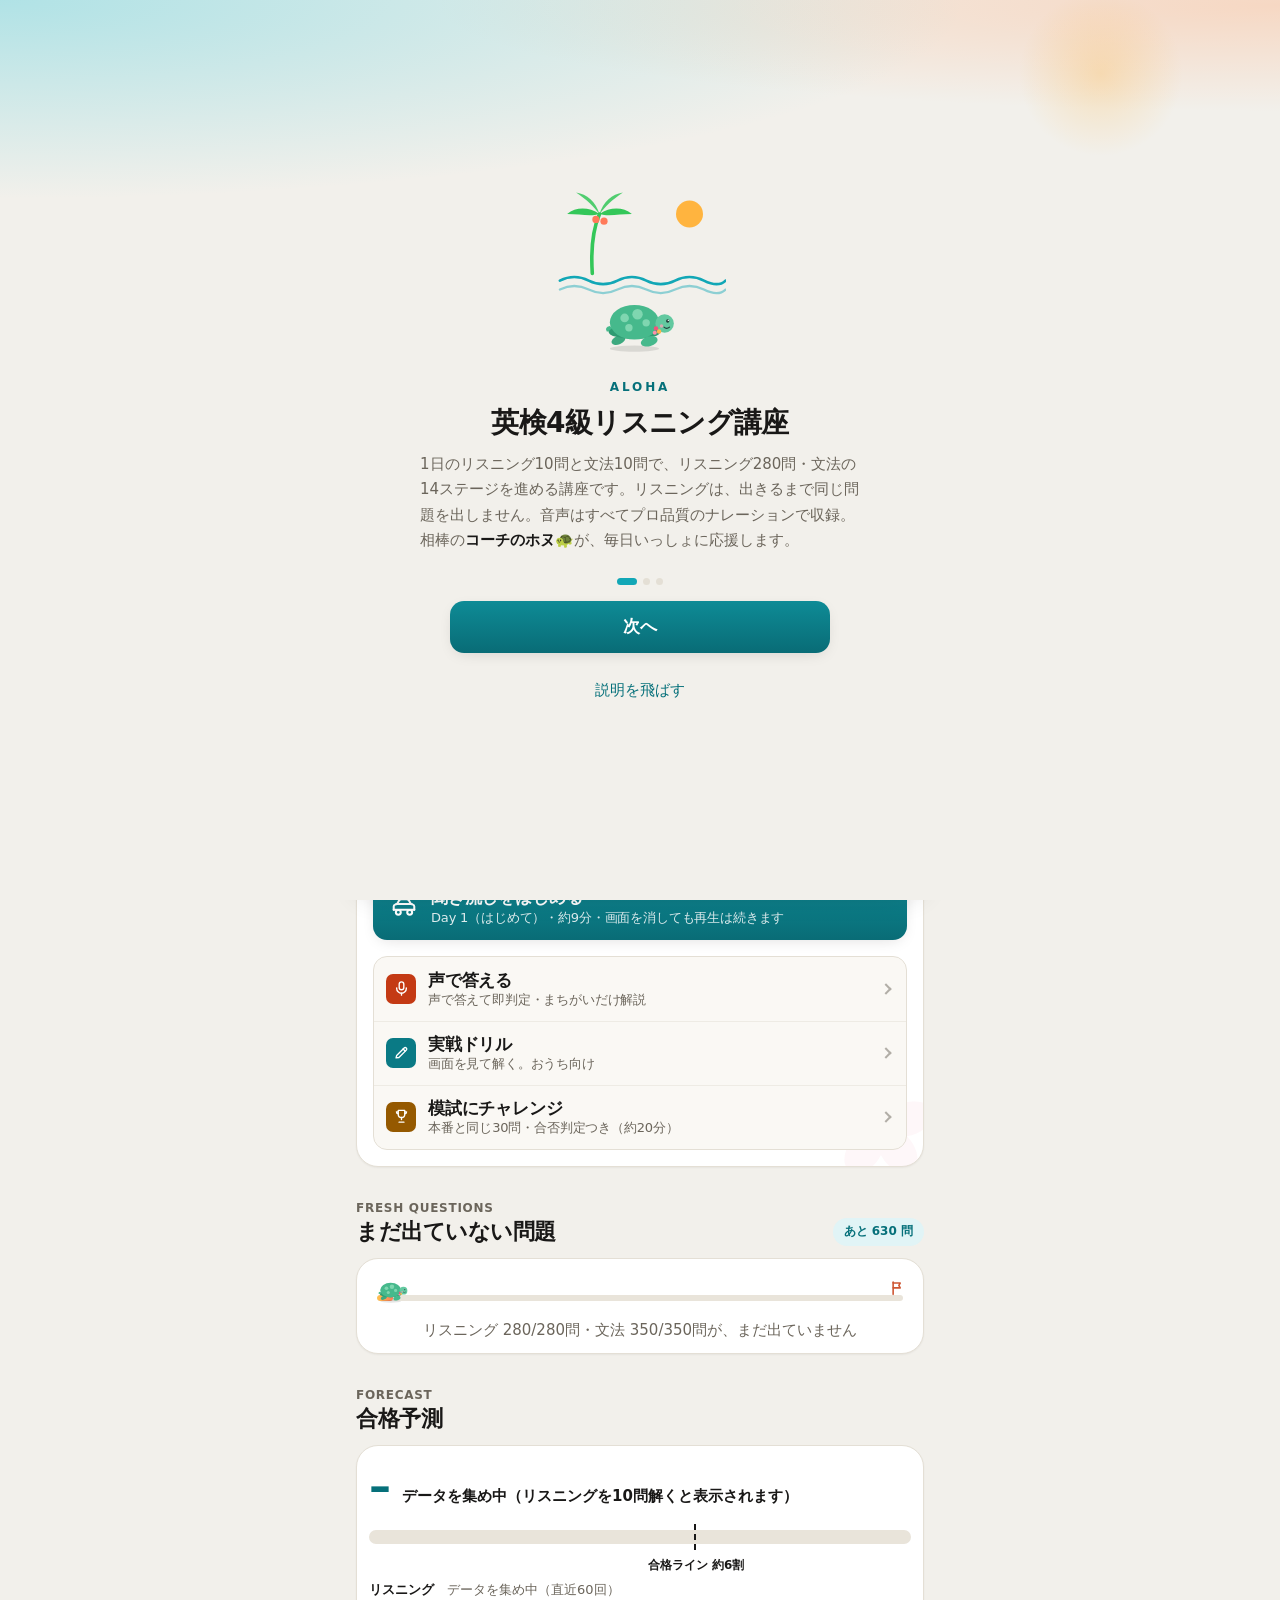
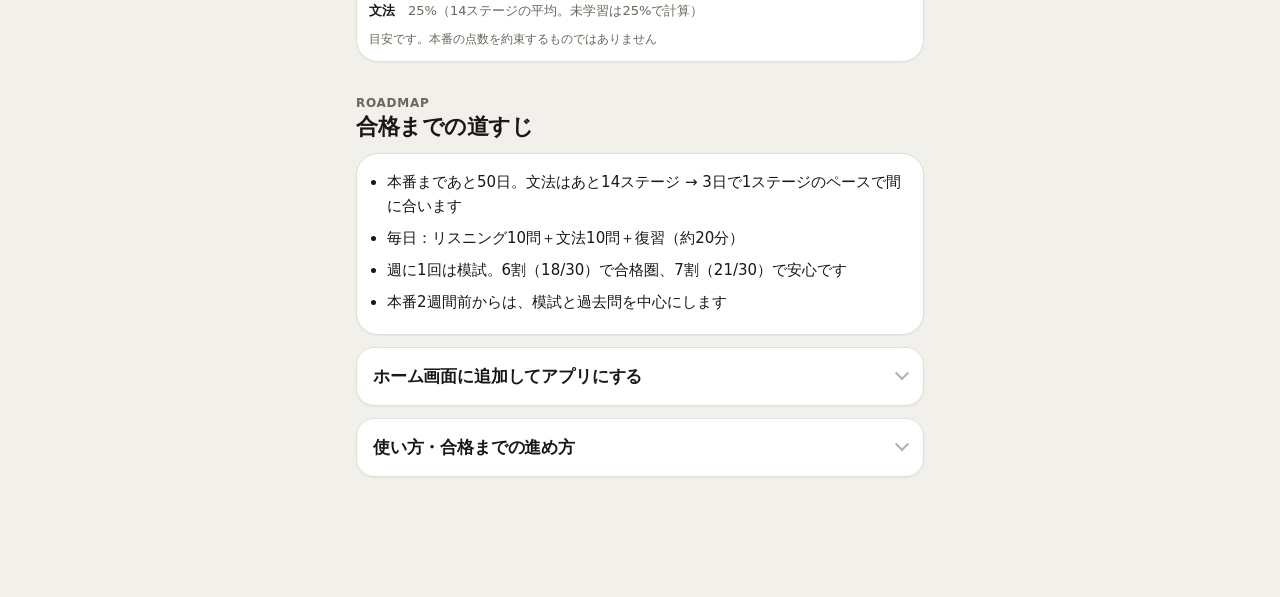
==== commit ef25f3f7: "同じ問題を出さない・文法350問・合格までの道すじと成長グラフを追加 - リスニング・声で答える・模試は「まだ出ていない問題」から選ぶ（eiken4.lseen）。聞き流しは一番長く流していない日を選" ====
--- a/index.html
+++ b/index.html
@@ -687,6 +687,190 @@
 .vq .num.correct::after{content:" \2713"; font-size:19px}
 .vq .num.wrong::after{content:" \2715"; font-size:19px}
 .sr-only{position:absolute; width:1px; height:1px; margin:-1px; padding:0; overflow:hidden; clip:rect(0 0 0 0); white-space:nowrap; border:0}
+/* ============================================================
+   追加：カウントダウン・ミッション・合格予測・文法（島マップ・出題）・週のグラフ
+   色は既存の3役（装飾用 / 文字用 / 白文字を乗せる塗り）だけを使う
+   ============================================================ */
+.toast{
+  position:fixed; left:50%; transform:translateX(-50%); z-index:130;
+  bottom:calc(88px + env(safe-area-inset-bottom,0px)); width:calc(100% - 32px); max-width:480px;
+  background:var(--ink); color:var(--bg); border-radius:var(--r-md); padding:var(--sp-3) var(--sp-4);
+  font-size:var(--fs-sm); font-weight:600; line-height:1.45; box-shadow:var(--shadow-pop); text-align:center;
+}
+.toast[hidden]{display:none}
+
+/* 本番までのカウントダウン */
+.cd{
+  display:flex; align-items:center; justify-content:space-between; gap:var(--sp-3); flex-wrap:wrap;
+  margin-top:var(--sp-4); padding:var(--sp-4); background:var(--card); border:.5px solid var(--line);
+  border-radius:var(--r-xl); box-shadow:var(--shadow-card);
+}
+.cd-big{font-size:var(--fs-lead); font-weight:600; color:var(--ink)}
+.cd-big b{font-size:44px; font-weight:700; letter-spacing:var(--tr-tight); color:var(--coral-text); font-variant-numeric:tabular-nums; margin:0 4px; line-height:1.1}
+.cd-sub{font-size:var(--fs-xs); color:var(--sub); margin-top:2px}
+.cd-set{display:flex; flex-direction:column; gap:3px; font-size:var(--fs-2xs); color:var(--sub); font-weight:600}
+.cd-set input{
+  min-height:var(--tap); border:.5px solid var(--line); border-radius:var(--r-sm); background:var(--card-2);
+  color:var(--ink); font:inherit; font-size:var(--fs-sm); padding:0 var(--sp-2);
+}
+
+/* 今日のミッション */
+.msn{margin-top:var(--sp-3); padding:var(--sp-4); background:var(--card); border:.5px solid var(--line); border-radius:var(--r-xl); box-shadow:var(--shadow-card)}
+.msn-head{display:flex; align-items:baseline; justify-content:space-between; gap:var(--sp-2); flex-wrap:wrap}
+.msn-head h2{margin:0; font-size:var(--fs-h2); font-weight:700; letter-spacing:var(--tr-tight)}
+.msn-sub{font-size:var(--fs-xs); color:var(--gold-text); font-weight:600}
+.msn-strk{display:flex; align-items:baseline; gap:6px; margin-top:var(--sp-2); font-size:var(--fs-sm); color:var(--sub); flex-wrap:wrap}
+.msn-strk b{font-size:var(--fs-h1); color:var(--coral-text); font-variant-numeric:tabular-nums; line-height:1.1}
+.msn-strk .tk{margin-left:auto; background:var(--sun-soft); color:var(--gold-text); border-radius:var(--r-full); padding:3px 11px; font-size:var(--fs-2xs); font-weight:600}
+.ms-list{display:flex; flex-direction:column; gap:var(--sp-2); margin-top:var(--sp-3)}
+.ms-row{
+  display:flex; align-items:center; gap:var(--sp-3); width:100%; text-align:left; min-height:60px;
+  border:.5px solid var(--line); background:var(--card-2); border-radius:var(--r-md); padding:var(--sp-2) var(--sp-3);
+}
+.ms-row:active{background:var(--fill)}
+.ms-chk{
+  width:30px; height:30px; flex:none; border-radius:50%; border:2px solid var(--sub); color:transparent;
+  display:flex; align-items:center; justify-content:center; font-weight:700; font-size:16px;
+}
+.ms-row.done{background:var(--green-soft); border-color:var(--green-text)}
+.ms-row.done .ms-chk{background:var(--green-solid); border-color:var(--green-solid); color:var(--on-strong)}
+.ms-row .t{flex:1; min-width:0; font-size:var(--fs-body); font-weight:600; line-height:1.3}
+.ms-row .t small{display:block; font-size:var(--fs-xs); font-weight:400; color:var(--sub); margin-top:1px}
+.ms-row .st{font-size:var(--fs-xs); font-weight:600; color:var(--sea-text); white-space:nowrap}
+.ms-row.done .st{color:var(--green-text)}
+
+/* まだ出ていない問題・合格予測・道すじ */
+.sup-line{font-size:var(--fs-sm); color:var(--sub); text-align:center; margin-top:var(--sp-2); line-height:1.5}
+.pr-head{display:flex; align-items:baseline; gap:var(--sp-3); flex-wrap:wrap}
+.pr-num{font-size:44px; font-weight:700; letter-spacing:var(--tr-tight); color:var(--sea-text); font-variant-numeric:tabular-nums; line-height:1.1}
+.pr-st{font-size:var(--fs-sm); font-weight:600; color:var(--ink)}
+.gauge{position:relative; height:14px; border-radius:var(--r-full); background:var(--ring-bg); margin:var(--sp-5) 0 36px}
+.gauge i{display:block; height:100%; border-radius:var(--r-full); background:var(--sea-solid); transition:width .5s ease}
+.gauge i.pass{background:var(--green-solid)}
+.gauge .mark{position:absolute; left:60%; top:-6px; bottom:-6px; width:0; border-left:2px dashed var(--ink)}
+.gauge .mark span{position:absolute; top:100%; left:0; transform:translateX(-50%); margin-top:6px; white-space:nowrap; font-size:var(--fs-2xs); font-weight:600; color:var(--ink)}
+.pr-sub{font-size:var(--fs-xs); color:var(--sub); line-height:1.6}
+.pr-sub b{color:var(--ink)}
+.pr-note{font-size:var(--fs-2xs); color:var(--sub); margin-top:var(--sp-2)}
+.path{margin:0; padding-left:1.2em; font-size:var(--fs-sm); line-height:1.6; color:var(--ink)}
+.path li{margin-bottom:var(--sp-2)}
+
+/* 文法タブ */
+.gr-start{
+  margin-top:var(--sp-4); width:100%; min-height:56px; border:none; border-radius:var(--r-md);
+  background:var(--grad-sea-strong); color:var(--on-strong); font-size:var(--fs-lead); font-weight:600; box-shadow:var(--shadow-raise);
+}
+.gr-start:active{transform:scale(.985); opacity:.92}
+.gr-start:disabled{opacity:.35; box-shadow:none}
+.gr-note{font-size:var(--fs-xs); color:var(--sub); margin-top:var(--sp-2); text-align:center}
+.isl-map{position:relative; width:100%; max-width:420px; margin:var(--sp-4) auto 0}
+.isl-road{position:absolute; inset:0; width:100%; height:100%}
+.isl-road path{fill:none; stroke:var(--line); stroke-width:6; stroke-linecap:round; stroke-dasharray:2 11}
+.isl-road path.done{stroke:var(--sea); stroke-dasharray:none; stroke-width:5; opacity:.8}
+.isl-item{position:absolute; left:0; right:0; height:0}
+.isl{
+  position:absolute; width:76px; height:76px; transform:translate(-50%,-50%); border-radius:50%;
+  border:none; padding:0; background:var(--card); box-shadow:var(--shadow-raise);
+  display:flex; align-items:center; justify-content:center;
+}
+.isl svg{position:absolute; inset:-2px; width:80px; height:80px}
+.isl .rg-bg{fill:none; stroke:var(--ring-bg); stroke-width:6}
+.isl .rg-fg{fill:none; stroke:var(--sea); stroke-width:6; stroke-linecap:round}
+.isl .no{font-size:var(--fs-h2); font-weight:700; color:var(--ink); font-variant-numeric:tabular-nums}
+.isl .ic{position:absolute; right:-4px; top:-6px; font-size:18px; line-height:1}
+.isl.locked{background:var(--fill)}
+.isl.locked .no{color:var(--sub)}
+.isl.clear{background:var(--green-soft)}
+.isl.clear .rg-fg{stroke:var(--green)}
+.isl.cur{box-shadow:0 0 0 3px var(--card), 0 0 0 6px var(--coral), var(--shadow-raise)}
+.isl:active{transform:translate(-50%,-50%) scale(.95)}
+.isl-lb{position:absolute; width:150px; top:0; transform:translateY(-50%); font-size:var(--fs-xs); line-height:1.4; color:var(--ink)}
+.isl-lb.r{text-align:left}
+.isl-lb.l{text-align:right}
+.isl-lb.dim{color:var(--sub)}
+.isl-lb .nm{display:block; font-size:var(--fs-sm); font-weight:700}
+.isl-lb .sb{display:block; color:var(--sub); font-size:var(--fs-2xs)}
+.isl-lb .pg{display:block; font-weight:600; color:var(--sea-text); font-size:var(--fs-2xs)}
+.isl-lb .here{display:inline-block; background:var(--coral-solid); color:var(--on-strong); border-radius:var(--r-full); padding:1px 9px; font-size:var(--fs-2xs); font-weight:600; margin-bottom:2px}
+
+/* 文法の出題 */
+.gq{
+  margin-top:var(--sp-4); background:var(--card); border:.5px solid var(--line); border-radius:var(--r-lg);
+  padding:var(--sp-4); box-shadow:var(--shadow-card); font-size:20px; line-height:1.7; font-weight:500;
+}
+.gq.gja{font-size:var(--fs-lead); font-weight:600}
+.gline + .gline{margin-top:var(--sp-1)}
+.blank{
+  display:inline-block; min-width:3.2em; padding:0 6px; margin:0 2px; text-align:center;
+  border-bottom:3px solid var(--sea-text); font-weight:700; line-height:1.3;
+}
+.blank.filled.ok{color:var(--green-text); border-bottom-color:var(--green-text)}
+.blank.filled.ng{color:var(--pink-text); border-bottom-color:var(--pink-text)}
+.qfb .ex{font-size:var(--fs-sm); margin-top:var(--sp-2); color:var(--ink)}
+.spk-row{margin-top:var(--sp-2)}
+.spk-btn{
+  min-height:var(--tap); border:.5px solid var(--sea-text); background:var(--card); color:var(--sea-text);
+  border-radius:var(--r-full); padding:0 var(--sp-4); font-size:var(--fs-sm); font-weight:600;
+}
+.oline{display:flex; flex-wrap:wrap; align-items:center; gap:var(--sp-2); margin-top:var(--sp-4); font-size:20px; font-weight:600}
+.oline .fix{padding:0 2px}
+.slot{
+  position:relative; min-width:56px; min-height:48px; padding:0 var(--sp-3); border-radius:var(--r-sm);
+  border:2px dashed var(--sub); background:var(--card-2); color:var(--sub); font-size:18px; font-weight:600;
+}
+.slot.has{border-style:solid; border-color:var(--sea-text); background:var(--sea-soft); color:var(--ink)}
+.slot.ok{border-color:var(--green-text); background:var(--green-soft)}
+.slot.ng{border-color:var(--pink-text); background:var(--pink-soft)}
+.slot .mk{margin-left:4px; font-size:15px; font-weight:700}
+.slot.ok .mk{color:var(--green-text)}
+.slot.ng .mk{color:var(--pink-text)}
+.bank{display:flex; flex-wrap:wrap; gap:var(--sp-2); margin-top:var(--sp-5)}
+.chip{
+  min-width:56px; min-height:48px; padding:0 var(--sp-4); border-radius:var(--r-full);
+  border:.5px solid var(--line); background:var(--card); color:var(--ink); font-size:18px; font-weight:600; box-shadow:var(--shadow-raise);
+}
+.chip:active{transform:scale(.95)}
+.chip.used{opacity:.3; box-shadow:none; border-style:dashed}
+.qnext:disabled{opacity:.35; box-shadow:none}
+.qresult .rnotes{margin-top:var(--sp-2); font-size:var(--fs-xs); font-weight:600; color:var(--gold-text); line-height:1.6}
+.rev .due{margin-left:auto; font-size:var(--fs-2xs); font-weight:600; color:var(--sub); white-space:nowrap}
+
+/* きろく：週の比べ・折れ線・曜日の棒 */
+.wk-range{font-size:var(--fs-xs); color:var(--sub); margin:-6px 0 var(--sp-3)}
+.wkc{display:grid; grid-template-columns:1fr 1fr; gap:var(--sp-2)}
+.wk{background:var(--card-2); border:.5px solid var(--line); border-radius:var(--r-md); padding:var(--sp-3)}
+.wk .wl{font-size:var(--fs-2xs); color:var(--sub); font-weight:600}
+.wk .wv{font-size:var(--fs-h1); font-weight:700; letter-spacing:var(--tr-tight); font-variant-numeric:tabular-nums; line-height:1.2}
+.wk .wv small{font-size:var(--fs-xs); font-weight:600; color:var(--sub); margin-left:2px}
+.wk .wp{font-size:var(--fs-2xs); color:var(--sub)}
+.wk .wd{font-size:var(--fs-xs); font-weight:700; margin-top:2px; color:var(--sub)}
+.wk .wd.up{color:var(--green-text)}
+.wk .wd.down{color:var(--pink-text)}
+.wk-line svg{display:block; width:100%; height:auto}
+.wk-line .gl{stroke:var(--line); stroke-width:1}
+.wk-line .pass,.legend .pass{stroke:var(--ink); stroke-width:1.5; stroke-dasharray:4 3; opacity:.7}
+.wk-line .tx{fill:var(--sub); font-size:11.5px; font-family:inherit}
+.wk-line .tx.pt{fill:var(--ink); font-weight:600}
+.ln{fill:none; stroke-width:2.5; stroke-linejoin:round; stroke-linecap:round}
+.ln.sl{stroke:var(--sea-text)}
+.ln.sg{stroke:var(--coral-text)}
+.mk.sl{fill:var(--sea-text)}
+.mk.sg{fill:var(--coral-text)}
+.legend{display:flex; flex-wrap:wrap; gap:var(--sp-1) var(--sp-4); margin-top:var(--sp-2); font-size:var(--fs-2xs); color:var(--sub)}
+.legend span{display:inline-flex; align-items:center; gap:4px}
+.legend svg{width:16px; height:12px}
+.legend .sw{display:inline-block; width:12px; height:12px; border-radius:3px}
+.legend .sw.cr{background:var(--sea-solid)}
+.legend .sw.pv{background:var(--sea-soft); border:1.5px solid var(--sea-text)}
+.wk-wd{display:grid; grid-template-columns:repeat(7,1fr); gap:4px; align-items:end}
+.wdc{display:flex; flex-direction:column; align-items:center}
+.wdc .bars{display:flex; align-items:flex-end; gap:2px; height:116px}
+.wdc .bw{display:flex; flex-direction:column; align-items:center; justify-content:flex-end; height:100%}
+.wdc .bw em{font-style:normal; font-size:var(--fs-2xs); color:var(--sub); font-variant-numeric:tabular-nums; min-height:14px; line-height:14px}
+.wdc .bw i{display:block; width:14px; border-radius:4px 4px 0 0; min-height:2px}
+.wdc .bw i.cr{background:var(--sea-solid)}
+.wdc .bw i.pv{background:var(--sea-soft); border:1.5px solid var(--sea-text); border-bottom:none}
+.wdc .dl{font-size:var(--fs-2xs); color:var(--sub); margin-top:4px; font-weight:600}
 @media (prefers-reduced-motion: reduce){ *{transition:none!important; animation:none!important} }
 </style>
 <title>英検4級リスニング講座</title>
@@ -710,7 +894,16 @@
     </div>
   </div>
 
-  <div class="mission"><svg class="ico-flag" viewBox="0 0 24 24" fill="none" stroke="currentColor" stroke-width="2.2" stroke-linecap="round" stroke-linejoin="round"><path d="M6.2 21.5V3.2"/><path d="M6.2 4.6h10.6l-2 3.6 2 3.6H6.2"/></svg><span id="mission-line">今日の目標：<b>10問（約10分）</b></span></div>
+  <div class="cd" id="cd">
+    <div class="cd-main"><div class="cd-big" id="cd-big"></div><div class="cd-sub" id="cd-sub"></div></div>
+    <label class="cd-set">試験日を変える<input type="date" id="exam-date"></label>
+  </div>
+
+  <div class="msn">
+    <div class="msn-head"><h2>今日のミッション</h2><span class="msn-sub" id="ms-sub" aria-live="polite"></span></div>
+    <div class="msn-strk"><span class="fl" aria-hidden="true">🔥</span><b id="ms-streak">0</b><span>日つづけています</span><span class="tk" id="ms-ticket"></span></div>
+    <div class="ms-list" id="ms-list"></div>
+  </div>
   <div class="hawaiiword">きょうのハワイ語<b id="hw-word">Aloha</b><span id="hw-mean">こんにちは</span></div>
 
   <div class="mascot" id="mascot"></div>
@@ -719,13 +912,11 @@
   <div class="lesson-card" id="hero-select">
     <svg class="corner" viewBox="0 0 40 40"><g fill="var(--pink)" opacity=".9"><ellipse cx="20" cy="10" rx="5.5" ry="8.5"/><ellipse cx="29" cy="17" rx="5.5" ry="8.5" transform="rotate(72 29 17)"/><ellipse cx="25.5" cy="27.5" rx="5.5" ry="8.5" transform="rotate(144 25.5 27.5)"/><ellipse cx="14.5" cy="27.5" rx="5.5" ry="8.5" transform="rotate(216 14.5 27.5)"/><ellipse cx="11" cy="17" rx="5.5" ry="8.5" transform="rotate(288 11 17)"/></g><circle cx="20" cy="20" r="4" fill="var(--sun)"/></svg>
     <div class="day-row">
-      <button id="day-prev" aria-label="前の日へ">‹</button>
-      <div class="day-title"><span id="day-name">Day 1</span><small id="day-theme"></small></div>
-      <button id="day-next" aria-label="次の日へ">›</button>
+      <div class="day-title"><span id="day-name">今日のリスニング</span><small id="day-theme"></small></div>
     </div>
     <button class="cta" id="btn-mode-listen">
       <span class="ic"><svg viewBox="0 0 28 28" fill="none" stroke="currentColor" stroke-width="1.9" stroke-linecap="round" stroke-linejoin="round"><path d="M4.4 16.6v-3a1.9 1.9 0 0 1 1.3-1.8l1.8-.6 1.9-3.2A2.6 2.6 0 0 1 11.6 6.7h4.8a2.6 2.6 0 0 1 2.2 1.3l1.9 3.2 1.8.6a1.9 1.9 0 0 1 1.3 1.8v3"/><path d="M6.8 11.2h14.4M4.4 16.6h19.2"/><circle cx="8.7" cy="19" r="2.3"/><circle cx="19.3" cy="19" r="2.3"/></svg></span>
-      <span class="t">聞き流しをはじめる<small>約9分・画面を消しても再生は続きます</small></span>
+      <span class="t">聞き流しをはじめる<small id="listen-cta-sub">約9分・画面を消しても再生は続きます</small></span>
     </button>
     <div class="list">
       <button class="row" id="btn-mode-voice">
@@ -744,7 +935,6 @@
         <span class="chev" aria-hidden="true"></span>
       </button>
     </div>
-    <div id="day-badges"></div>
   </div>
 
 
@@ -771,7 +961,7 @@
 
   <!-- 28日ジャーニー -->
   <div class="journey-head">
-    <div><div class="eyebrow">28-Day Journey</div><h2>28日の旅</h2></div>
+    <div><div class="eyebrow">Fresh Questions</div><h2>まだ出ていない問題</h2></div>
     <span id="journey-count"></span>
   </div>
   <div class="mapcard">
@@ -780,8 +970,18 @@
       <span class="honu" id="voyage-honu"></span>
       <span class="goal" aria-hidden="true"><svg viewBox="0 0 24 24" fill="none" stroke="currentColor" stroke-width="2.4" stroke-linecap="round" stroke-linejoin="round"><path d="M6.2 21.5V3.2"/><path d="M6.2 4.6h10.6l-2 3.6 2 3.6H6.2"/></svg></span>
     </div>
-    <div id="journey"></div>
+    <div class="sup-line" id="sup-line"></div>
   </div>
+
+  <div class="journey-head">
+    <div><div class="eyebrow">Forecast</div><h2>合格予測</h2></div>
+  </div>
+  <div class="mapcard" id="meter"></div>
+
+  <div class="journey-head">
+    <div><div class="eyebrow">Roadmap</div><h2>合格までの道すじ</h2></div>
+  </div>
+  <div class="mapcard"><ul class="path" id="pathbox"></ul></div>
 
   <details class="howto">
     <summary>ホーム画面に追加してアプリにする</summary>
@@ -814,25 +1014,37 @@
         <li><b>🚗 聞き流し</b>…走り出す前に再生を1回押すだけ。<b>画面を消してもポケットの中でも再生は続き</b>、ハンドルの「次の曲」ボタンで次の問題へ飛べます。長い日本語の案内は入っていないので、すぐ第1問から始まります。</li>
         <li><b>🎤 声で答える</b>…問題のあと<b>「2番」と声に出す</b>と、正解ならピンポン♪ですぐ次へ。まちがえた時だけ日本語の解説が流れます。声が使えないときは画面の大きな数字ボタンでもOK。<b>このモードは画面をつけたままで</b>使ってください。</li>
         <li><b>✏️ 実戦ドリル</b>…おうちで画面を見ながら解くモード。英文と解説が文字でも読めます。</li>
+        <li><b>📘 文法</b>…「文法」タブで、空所補充・会話・並べかえの問題を毎日10問。</li>
       </ol>
-      まちがえた問題は、どのモードでも<b>「復習」タブ</b>に自動でたまります。解き直して正解すれば消えます。<br><br>
+      まちがえた問題は、どのモードでも<b>「復習」タブ</b>に自動でたまります。翌日 → 3日後 → 7日後と日をあけて出し直し、正解がつづけば卒業です。<br><br>
       <b>合格までの進め方：</b><br>
-      ・毎日10問（約10分）。28日で一周、本番約9回分の280問。<br>
+      ・毎日、リスニング10問＋文法10問＋復習（約20分）。<b>リスニング280問は、全部出るまで同じ問題を出しません</b>。<br>
+      ・文法は14のステージを島マップで順に進みます。7割できると次の島が開きます。<br>
       ・週に1回は<b>「模試」</b>か「過去問」タブで30問を通しで。<br>
-      ・本番のリスニングは30問。<b>6〜7割</b>の正解で合格圏です。
+      ・本番のリスニングは30問。<b>6割（18問）</b>で合格圏、7割（21問）あれば安心です。
     </div>
   </details>
+</section>
+
+<!-- ================= 文法 ================= -->
+<section id="tab-grammar" role="tabpanel" aria-label="文法" hidden>
+  <div class="eyebrow">Grammar</div>
+  <h1 class="page">文法</h1>
+  <div class="page-sub" id="gr-sub"></div>
+  <button class="gr-start" id="gr-start">📘 今日の文法 10問</button>
+  <div class="gr-note">いまのステージから7問＋おさらい3問。島を押すと、そのステージだけ10問できます。</div>
+  <div class="isl-map" id="gr-map"></div>
 </section>
 
 <!-- ================= 復習 ================= -->
 <section id="tab-review" role="tabpanel" aria-label="復習" hidden>
   <div class="eyebrow">Review</div>
   <h1 class="page">復習</h1>
-  <div class="page-sub">間違えた問題が自動でここにたまります</div>
+  <div class="page-sub">間違えた問題を、日をあけて出し直します</div>
   <div class="rv-hero">
     <div><span class="num" id="rv-count">0</span> <span class="unit">問</span></div>
     <div class="cap" id="rv-cap">解き直して正解すると、リストから消えます</div>
-    <button class="rv-start" id="rv-start">🌊 弱点をつぶす — 解き直しスタート</button>
+    <button class="rv-start" id="rv-start">🌊 今日の復習をはじめる</button>
   </div>
   <div class="rv-list" id="rv-list"></div>
 </section>
@@ -850,7 +1062,25 @@
   </div>
 
   <div class="panel">
-    <h3>パート別 正答率<small>実戦ドリルと模試の記録から</small></h3>
+    <h3>先週と今週の比べ</h3>
+    <div class="wk-range" id="wk-range"></div>
+    <div class="wkc" id="wk-cards"></div>
+  </div>
+
+  <div class="panel">
+    <h3>8週間の正答率<small>リスニングと文法</small></h3>
+    <div class="wk-line" id="wk-line"></div>
+    <div class="legend"><span><svg viewBox="0 0 16 12" aria-hidden="true"><circle cx="8" cy="6" r="4.5" class="mk sl"/></svg>リスニング</span><span><svg viewBox="0 0 16 12" aria-hidden="true"><rect x="4" y="2" width="8" height="8" class="mk sg"/></svg>文法</span><span><svg viewBox="0 0 16 12" aria-hidden="true"><line x1="0" x2="16" y1="6" y2="6" class="pass"/></svg>合格ライン 60%</span><span>解いていない週は線を切ります</span></div>
+  </div>
+
+  <div class="panel">
+    <h3>曜日ごとの問題数<small>今週と先週</small></h3>
+    <div class="wk-wd" id="wk-wd"></div>
+    <div class="legend"><span><i class="sw cr"></i>今週（濃い）</span><span><i class="sw pv"></i>先週（うすい・枠つき）</span></div>
+  </div>
+
+  <div class="panel">
+    <h3>パート別 正答率<small>リスニングの記録から</small></h3>
     <div id="part-bars"></div>
   </div>
 
@@ -860,7 +1090,7 @@
   </div>
 
   <div class="panel">
-    <h3>模試の記録<small>21問以上で合格圏</small></h3>
+    <h3>模試の記録<small>18問で合格圏・21問で安心</small></h3>
     <div class="mockhist" id="mock-hist"></div>
   </div>
 
@@ -895,6 +1125,7 @@
 
 <nav role="tablist" aria-label="メインメニュー">
   <button role="tab" aria-selected="true" data-tab="home" class="on"><svg viewBox="0 0 24 24" fill="none" stroke="currentColor" stroke-width="2" stroke-linecap="round" stroke-linejoin="round"><path d="M4 11 L12 4 L20 11 V20 H14 V15 H10 V20 H4 Z"/></svg>ホーム</button>
+  <button role="tab" aria-selected="false" data-tab="grammar"><svg viewBox="0 0 24 24" fill="none" stroke="currentColor" stroke-width="2" stroke-linecap="round" stroke-linejoin="round"><path d="M5 4.5h10.5A2.5 2.5 0 0 1 18 7v13H7.5A2.5 2.5 0 0 1 5 17.5Z"/><path d="M5 17.5A2.5 2.5 0 0 1 7.5 15H18"/></svg>文法</button>
   <button role="tab" aria-selected="false" data-tab="review"><svg viewBox="0 0 24 24" fill="none" stroke="currentColor" stroke-width="2" stroke-linecap="round" stroke-linejoin="round"><path d="M20 11 A8 8 0 1 0 18 16.5"/><path d="M20 5 V11 H14"/></svg>復習<span class="nbadge" id="nav-rv-badge" hidden></span></button>
   <button role="tab" aria-selected="false" data-tab="cal"><svg viewBox="0 0 24 24" fill="none" stroke="currentColor" stroke-width="2" stroke-linecap="round" stroke-linejoin="round"><path d="M4 20 V14 M10 20 V9 M16 20 V12 M22 20 H2 M22 4 L16 8 L11 6 L5 10"/></svg>きろく</button>
   <button role="tab" aria-selected="false" data-tab="exam"><svg viewBox="0 0 24 24" fill="none" stroke="currentColor" stroke-width="2" stroke-linecap="round" stroke-linejoin="round"><path d="M4 13 a8 8 0 0 1 16 0"/><rect x="3" y="13" width="4.5" height="7" rx="2"/><rect x="16.5" y="13" width="4.5" height="7" rx="2"/></svg>過去問</button>
@@ -942,6 +1173,8 @@
   </div>
 </div>
 
+<div class="toast" id="toast" role="status" aria-live="polite" hidden></div>
+
 <!-- 紙吹雪 -->
 <canvas id="confetti" aria-hidden="true" hidden></canvas>
 
@@ -955,6 +1188,7 @@
 
 <script src="data.js"></script>
 <script src="meta.js"></script>
+<script src="grammar.js"></script>
 <script>
 "use strict";
 function loadJSON(key, fb){ try{ const v = localStorage.getItem(key); return v ? JSON.parse(v) : fb; }catch(e){ return fb; } }
@@ -999,6 +1233,284 @@
 function partName(n){ const p = partOf(n); return PART_NAMES[p] + "・" + (p===1?"応答":p===2?"会話":"文章"); }
 function enMain(q){ return q.t || (q.d ? q.d.map(l => l.replace(/^[AB]: /, "")).join(" ") : q.p); }
 
+/* ---------- 出題の記録（同じ問題を出さない・日をあけて復習） ---------- */
+const GR = window.GRAMMAR || {stages:[], items:[]};        // grammar.js が読めなくても動くように
+const GBY = {}; GR.items.forEach(i => { GBY[i.id] = i; });
+const LTOTAL = 280;
+let lseen = loadJSON("eiken4.lseen", {});     // "d-n" → {t,c,w,ok,due,box}（d は 1〜28）
+let gseen = loadJSON("eiken4.gseen", {});     // 文法の問題 id → 同じ形
+let lplay = loadJSON("eiken4.lplay", {});     // Day(1〜28) → 最後に聞き流した時刻
+let alog  = loadJSON("eiken4.log", []);       // 解答ごとの記録 {d,k,ok,id}
+let missionSt = loadJSON("eiken4.mission", null);
+let freeze = loadJSON("eiken4.freeze", null);
+const DEFAULT_EXAM = "2027-01-24";            // 2026年度 第3回 一次試験（本会場）
+
+/* ===PURE-START=== （画面にも保存にも触らない部分。node で試せる） */
+const PARTS = {1:[1,4], 2:[5,7], 3:[8,10]};
+const BOX_DAYS = [1, 3, 7, 7];                 // 復習の間隔（日）。box 3 で正解したら復習から外す
+function dateOf(s){ const a = s.split("-").map(Number); return new Date(a[0], a[1]-1, a[2]); }
+function addDaysStr(s, n){ const d = dateOf(s); d.setDate(d.getDate() + n); return keyOf(d); }
+function daysBetween(a, b){ return Math.round((dateOf(b) - dateOf(a)) / 864e5); }
+function lkey(day, n){ return (day + 1) + "-" + n; }          // day は 0 始まり、キーの d は 1 始まり
+function keyToItem(key){ const p = key.split("-").map(Number); return {k:"l", day:p[0]-1, n:p[1]}; }
+function shuffled(a, rnd){
+  const b = a.slice(), r = rnd || Math.random;
+  for (let i = b.length - 1; i > 0; i--){ const j = Math.floor(r() * (i + 1)); const t = b[i]; b[i] = b[j]; b[j] = t; }
+  return b;
+}
+function seenOn(rec, ts){ return !!rec && !!rec.t && keyOf(new Date(rec.t)) === ts; }
+// 並び：①一度も出ていない（ランダム。lvOf があれば lv の小さい順）→②最後に出た時刻の古い順→③今日出したもの
+function orderCands(keys, seen, ts, rnd, lvOf){
+  const un = [], old = [], tod = [];
+  shuffled(keys, rnd).forEach(k => {
+    const r = seen[k];
+    if (!r || !r.t) un.push(k); else if (seenOn(r, ts)) tod.push(k); else old.push(k);
+  });
+  if (lvOf) un.sort((a, b) => lvOf(a) - lvOf(b));       // 安定ソート。同じ lv の中はランダムのまま
+  old.sort((a, b) => seen[a].t - seen[b].t);
+  tod.sort((a, b) => seen[a].t - seen[b].t);
+  return un.concat(old, tod);
+}
+function listeningKeys(part){
+  const lo = part ? PARTS[part][0] : 1, hi = part ? PARTS[part][1] : 10, ks = [];
+  for (let d = 1; d <= 28; d++) for (let n = lo; n <= hi; n++) ks.push(d + "-" + n);
+  return ks;
+}
+function pickListeningFrom(seen, count, part, ts, rnd){
+  return orderCands(listeningKeys(part), seen, ts, rnd).slice(0, count);
+}
+function stageInfoFrom(items, seen, sid){
+  let total = 0, ok = 0, sn = 0;
+  items.forEach(i => { if (i.s !== sid) return; total++; const r = seen[i.id]; if (r && r.t){ sn++; if (r.ok) ok++; } });
+  const need = Math.ceil(total * 7 / 10);
+  return {total, ok, seen: sn, need, cleared: total === 0 || ok >= need};
+}
+function stageOpenFrom(items, seen, sid){
+  if (sid <= 1) return true;
+  if (stageInfoFrom(items, seen, sid - 1).cleared) return true;
+  return items.some(i => i.s === sid && seen[i.id] && seen[i.id].t);      // 一度入った島は閉じない
+}
+function currentStageFrom(stages, items, seen){
+  for (const s of stages) if (!stageInfoFrom(items, seen, s.id).cleared) return s.id;
+  return stages.length ? stages[stages.length - 1].id : 1;
+}
+function openMaxFrom(stages, items, seen){
+  let m = 1; stages.forEach(s => { if (stageOpenFrom(items, seen, s.id)) m = Math.max(m, s.id); });
+  return m;
+}
+function pickStageOrdered(items, seen, sid, ts, rnd){
+  const by = {}, ids = [];
+  items.forEach(i => { if (i.s === sid){ by[i.id] = i; ids.push(i.id); } });
+  return orderCands(ids, seen, ts, rnd, id => by[id].lv);
+}
+function pickEarlierOrdered(items, seen, sid, ts, rnd){       // 前のステージ：間違えた→古い→未出題
+  const by = {}, w = [], s = [], u = [], t = [];
+  items.forEach(i => { if (i.s < sid) by[i.id] = i; });
+  shuffled(Object.keys(by), rnd).forEach(id => {
+    const r = seen[id];
+    if (!r || !r.t) u.push(id); else if (seenOn(r, ts)) t.push(id); else if (!r.ok) w.push(id); else s.push(id);
+  });
+  const byT = (a, b) => seen[a].t - seen[b].t;
+  u.sort((a, b) => by[a].lv - by[b].lv);
+  return w.sort(byT).concat(s.sort(byT), u, t.sort(byT));
+}
+function pickGrammarTodayFrom(stages, items, seen, ts, rnd){
+  const cur = currentStageFrom(stages, items, seen);
+  const A = pickStageOrdered(items, seen, cur, ts, rnd);
+  const B = pickEarlierOrdered(items, seen, cur, ts, rnd);
+  const out = A.slice(0, 7).concat(B.slice(0, 3));
+  const rest = A.slice(7).concat(B.slice(3));
+  for (let i = 0; out.length < 10 && i < rest.length; i++) out.push(rest[i]);
+  return out;
+}
+// 解答を1件記録した結果を返す（rec を書き換えない）
+function applyAnswer(rec, ok, now, ts){
+  const r = rec ? Object.assign({}, rec) : {t:0, c:0, w:0, ok:false, due:null, box:0};
+  const wasDue = !!r.due && r.due <= ts;
+  let mastered = false;
+  r.t = now; r.c = (r.c || 0) + 1; r.ok = !!ok;
+  if (!ok){ r.w = (r.w || 0) + 1; r.box = 0; r.due = addDaysStr(ts, 1); }
+  else if (wasDue){
+    if ((r.box || 0) >= 3){ r.due = null; mastered = true; }
+    else { r.box = (r.box || 0) + 1; r.due = addDaysStr(ts, BOX_DAYS[r.box]); }
+  }
+  return {r, wasDue, mastered};
+}
+function dueListFrom(ls, gs, ts, rnd){
+  const out = [];
+  Object.keys(ls).forEach(k => { const r = ls[k]; if (r && r.due && r.due <= ts) out.push(Object.assign(keyToItem(k), {due: r.due})); });
+  Object.keys(gs).forEach(id => { const r = gs[id]; if (r && r.due && r.due <= ts && GBY[id]) out.push({k:"g", id, due: r.due}); });
+  return shuffled(out, rnd).sort((a, b) => a.due < b.due ? -1 : a.due > b.due ? 1 : 0);
+}
+function nextDueFrom(ls, gs, ts){
+  let m = null;
+  [ls, gs].forEach(st => Object.keys(st).forEach(k => { const d = st[k] && st[k].due; if (d && d > ts && (!m || d < m)) m = d; }));
+  return m;
+}
+/* 連続日数：active は {日付:真}（学習した日）、used はおやすみ券で守った日 */
+function calcStreak(active, used, ts){
+  let s = 0, c = ts;
+  if (!active[c]) c = addDaysStr(c, -1);
+  while (active[c] || (used && used[c])){ s++; c = addDaysStr(c, -1); }
+  return s;
+}
+// 昨日から続けて空いた日数（1か2）。券を使える状況でなければ 0
+function freezeGapFrom(active, used, ts){
+  const y = addDaysStr(ts, -1);
+  if (active[ts] || active[y] || used[y]) return 0;
+  for (let m = 1; m <= 2; m++){
+    const before = addDaysStr(y, -m);
+    if (active[before] || used[before]) return m;
+  }
+  return 0;
+}
+/* 週（月曜はじまり） */
+function weekStartStr(ts){ const d = dateOf(ts); return addDaysStr(ts, -((d.getDay() + 6) % 7)); }
+function aggByDate(log){
+  const o = {};
+  log.forEach(e => {
+    const x = o[e.d] || (o[e.d] = {l:{a:0,c:0}, g:{a:0,c:0}});
+    const t = x[e.k]; if (!t) return;
+    t.a++; if (e.ok) t.c++;
+  });
+  return o;
+}
+function weekAgg(byDate, doneKeys, ws){
+  const r = {l:{a:0,c:0}, g:{a:0,c:0}, n:0, days:0, byWd:[0,0,0,0,0,0,0]};
+  for (let i = 0; i < 7; i++){
+    const d = addDaysStr(ws, i), x = byDate[d];
+    let a = 0;
+    if (x){ r.l.a += x.l.a; r.l.c += x.l.c; r.g.a += x.g.a; r.g.c += x.g.c; a = x.l.a + x.g.a; r.byWd[i] = a; }
+    if (a > 0 || (doneKeys && doneKeys[d])) r.days++;
+  }
+  r.n = r.l.a + r.g.a;
+  return r;
+}
+/* 合格予測メーター */
+function predictLFrom(log){
+  let n = 0, c = 0;
+  for (let i = log.length - 1; i >= 0 && n < 60; i--){ if (log[i].k === "l"){ n++; if (log[i].ok) c++; } }
+  return n < 10 ? null : c / n;
+}
+function stageAccFrom(items, seen, sid){
+  let c = 0, w = 0;
+  items.forEach(i => { if (i.s !== sid) return; const r = seen[i.id]; if (r && r.c){ c += r.c; w += (r.w || 0); } });
+  return c ? Math.max(0, (c - w) / c) : null;          // 解いた問題の正答率。まだなら null
+}
+function predictGFrom(stages, items, seen){
+  if (!stages.length) return 0.25;
+  let sum = 0;
+  stages.forEach(s => { const a = stageAccFrom(items, seen, s.id); sum += (a === null ? 0.25 : a); });
+  return sum / stages.length;                           // 未学習のステージは当てずっぽうの 25%
+}
+/* 聞き流し：一番長く流していない Day（未再生が先）。lp のキーは 1〜28 */
+function nextPlayFrom(lp, ts){
+  let best = null;
+  for (let d = 1; d <= 28; d++){
+    const t = lp[d];
+    if (!t) return {day: d, ago: null};
+    if (!best || t < best.t) best = {day: d, t};
+  }
+  return {day: best.day, ago: Math.max(0, daysBetween(keyOf(new Date(best.t)), ts))};
+}
+function pathAdviceFrom(daysLeft, stagesLeft){
+  const out = [];
+  if (stagesLeft > 0){
+    const pace = daysLeft / stagesLeft;
+    if (pace >= 1) out.push("本番まであと" + daysLeft + "日。文法はあと" + stagesLeft + "ステージ → " + Math.floor(pace) + "日で1ステージのペースで間に合います");
+    else out.push("本番まであと" + daysLeft + "日。文法はあと" + stagesLeft + "ステージ → 1日に" + Math.ceil(stagesLeft / daysLeft) + "ステージ進めるペースが必要です。今日の文法のあと、島を選んでもう1ステージ進めましょう");
+  } else {
+    out.push("本番まであと" + daysLeft + "日。文法は全ステージをクリアしました。間違えた問題の復習と模試で仕上げましょう");
+  }
+  out.push("毎日：リスニング10問＋文法10問＋復習（約20分）");
+  out.push("週に1回は模試。6割（18/30）で合格圏、7割（21/30）で安心です");
+  out.push(daysLeft <= 14 ? "いまは本番2週間前。模試と過去問を中心に進めましょう" : "本番2週間前からは、模試と過去問を中心にします");
+  return out;
+}
+/* 過去の記録から復元する（初回の1回だけ使う） */
+function migrateFrom(o){
+  const ls = {}, lp = {}, log = [];
+  const noon = ds => { const p = ds.split("-").map(Number); return new Date(p[0], p[1]-1, p[2], 12).getTime(); };
+  const dayTime = {};
+  Object.keys(o.done || {}).sort().forEach(ds => {
+    const e = o.done[ds], dn = e && e.day;
+    if (dn >= 1 && dn <= 28){ dayTime[dn] = noon(ds); lp[dn] = dayTime[dn]; }
+  });
+  const guess = i => Math.min(o.start + i * 864e5 + 432e5, o.now - 864e5);   // 日付が不明な日は、旧アプリの割り当て日で推定
+  Object.keys(o.daydone || {}).concat(Object.keys(o.scores || {})).forEach(i => {
+    const dn = +i + 1;
+    if (!(dn >= 1 && dn <= 28) || dayTime[dn]) return;
+    if (o.daydone && o.daydone[i] || o.scores && o.scores[i]) dayTime[dn] = guess(+i);
+  });
+  Object.keys(dayTime).forEach(dn => {
+    for (let n = 1; n <= 10; n++) ls[dn + "-" + n] = {t: dayTime[dn], c: 1, w: 0, ok: true, due: null, box: 0};
+  });
+  (o.wrong || []).forEach(w => {
+    if (!w || typeof w.day !== "number" || !(w.n >= 1 && w.n <= 10)) return;
+    const k = (w.day + 1) + "-" + w.n, p = ls[k];
+    ls[k] = {t: p ? p.t : o.now - 864e5, c: p ? p.c : 1, w: (p ? p.w : 0) + 1, ok: false, due: o.today, box: 0};
+  });
+  Object.keys(o.s2days || {}).sort().forEach(d => {
+    const x = o.s2days[d];
+    for (let i = 0; i < x.c; i++) log.push({d, k:"l", ok:1});
+    for (let i = 0; i < x.a - x.c; i++) log.push({d, k:"l", ok:0});
+  });
+  return {ls, lp, log: log.slice(-5000)};
+}
+/* ===PURE-END=== */
+
+/* ---------- 状態を触る関数 ---------- */
+const todayStr = () => keyOf(today());
+function saveL(){ saveJSON("eiken4.lseen", lseen); }
+function pickListening(count, part){ return pickListeningFrom(lseen, count, part, todayStr()); }
+function buildDaily(){                       // 毎日のリスニング10問：第1部4・第2部3・第3部3
+  return pickListening(4, 1).concat(pickListening(3, 2), pickListening(3, 3)).map(keyToItem);
+}
+function dueNow(){ return dueListFrom(lseen, gseen, todayStr()); }
+function gStage(sid){ return stageInfoFrom(GR.items, gseen, sid); }
+function gCurrent(){ return currentStageFrom(GR.stages, GR.items, gseen); }
+function gOpenMax(){ return openMaxFrom(GR.stages, GR.items, gseen); }
+function gTitle(sid){ const s = GR.stages.find(x => x.id === sid); return s ? s.title : ""; }
+// 解答を記録（lseen / gseen と log）。復習の間隔もここで進める
+function recAnswer(kind, key, ok, opts){
+  const store = kind === "l" ? lseen : gseen;
+  const res = applyAnswer(store[key], ok, Date.now(), todayStr());
+  store[key] = res.r;
+  saveJSON(kind === "l" ? "eiken4.lseen" : "eiken4.gseen", store);
+  if (!(opts && opts.nolog)){
+    alog.push({d: todayStr(), k: kind, ok: ok ? 1 : 0, id: key});
+    if (alog.length > 5000) alog = alog.slice(-5000);
+    saveJSON("eiken4.log", alog);
+  }
+  return res;
+}
+function countL(part, ok){                   // 従来の集計（総回答・パート別・日別）
+  stats.answered++; if (ok) stats.correct++;
+  saveJSON("eiken4.stats", stats);
+  const p = String(part);
+  s2.parts[p].a++; if (ok) s2.parts[p].c++;
+  const dk = todayStr();
+  if (!s2.days[dk]) s2.days[dk] = {a:0, c:0};
+  s2.days[dk].a++; if (ok) s2.days[dk].c++;
+  saveJSON("eiken4.stats2", s2);
+}
+
+/* 初回の1回だけ：過去の記録から「どの Day をいつ解いたか」を復元 */
+(function migrate3(){
+  let was = null;
+  try{ was = localStorage.getItem("eiken4.migrated3"); }catch(e){}
+  if (was) return;
+  try{
+    const m = migrateFrom({done, daydone: dayDone, scores, wrong, s2days: s2.days,
+                           start: START.getTime(), now: Date.now(), today: keyOf(today())});
+    Object.keys(m.ls).forEach(k => { if (!lseen[k]) lseen[k] = m.ls[k]; });
+    Object.keys(m.lp).forEach(d => { if (!lplay[d]) lplay[d] = m.lp[d]; });
+    if (!alog.length) alog = m.log;
+    saveL(); saveJSON("eiken4.lplay", lplay); saveJSON("eiken4.log", alog);
+  }catch(e){}
+  try{ localStorage.setItem("eiken4.migrated3", "1"); }catch(e){}
+})();
+
 /* ---------- レベル・XP ---------- */
 const TITLES = ["ビーチルーキー","ヤシの木みならい","ウクレレ奏者","波乗りチャレンジャー","イルカの友だち",
                 "サンセットランナー","フラの達人","アロハマスター","レインボーレジェンド","カメハメハ級"];
@@ -1028,19 +1540,20 @@
   });
   return best;
 }
+function lSeenCount(){ return Object.keys(lseen).filter(k => lseen[k] && lseen[k].t).length; }
 const BADGES = [
   {i:"🌴", n:"はじめの一歩", d:"最初のレッスンを終える", f:() => Object.keys(done).length >= 1},
   {i:"🌺", n:"3日連続", d:"3日つづけて学習", f:() => maxStreak() >= 3},
   {i:"🌈", n:"7日連続", d:"1週間つづけて学習", f:() => maxStreak() >= 7},
   {i:"🐢", n:"14日連続", d:"2週間つづけて学習", f:() => maxStreak() >= 14},
   {i:"👑", n:"28日連続", d:"4週間つづけて学習", f:() => maxStreak() >= 28},
-  {i:"🍍", n:"7日分クリア", d:"マップを7日分修了", f:() => Object.keys(dayDone).length >= 7},
-  {i:"🏄", n:"14日分クリア", d:"マップを14日分修了", f:() => Object.keys(dayDone).length >= 14},
-  {i:"🏆", n:"全28日制覇", d:"マップをすべて修了", f:() => Object.keys(dayDone).length >= 28},
+  {i:"🍍", n:"70問クリア", d:"リスニング70問を出題ずみ", f:() => lSeenCount() >= 70},
+  {i:"🏄", n:"140問クリア", d:"リスニング140問を出題ずみ", f:() => lSeenCount() >= 140},
+  {i:"🏆", n:"全280問制覇", d:"リスニング280問すべてに挑戦", f:() => lSeenCount() >= 280},
   {i:"⭐", n:"ドリル満点", d:"実戦ドリルで10/10", f:() => Object.values(scores).some(s => s.s === s.t && s.t >= 10)},
   {i:"🐚", n:"解き直し名人", d:"復習で10問クリア", f:() => s2.rvc >= 10},
   {i:"🌅", n:"模試デビュー", d:"模試を1回受ける", f:() => mock.hist.length >= 1},
-  {i:"🌟", n:"模試 合格圏", d:"模試で21問以上正解", f:() => mock.best >= 21},
+  {i:"🌟", n:"模試 合格圏", d:"模試で18問以上正解（6割）", f:() => mock.best >= 18},
   {i:"🥥", n:"100問の旅", d:"合計100問に回答", f:() => stats.answered >= 100},
   {i:"🐬", n:"500問の海", d:"合計500問に回答", f:() => stats.answered >= 500},
   {i:"🦜", n:"正答率80%", d:"50問以上で正答率80%", f:() => stats.answered >= 50 && stats.correct/stats.answered >= .8},
@@ -1063,6 +1576,75 @@
   el("bdg-count").textContent = got + " / " + BADGES.length;
 }
 
+/* ---------- おしらせ（小さな通知） ---------- */
+let toastTimer = null;
+function toast(msg, ms){
+  const t = el("toast");
+  t.textContent = msg; t.hidden = false;
+  clearTimeout(toastTimer);
+  toastTimer = setTimeout(() => { t.hidden = true; }, ms || 4500);
+}
+
+/* ---------- 試験日・ミッション・連続日数 ---------- */
+function examDate(){ const v = loadJSON("eiken4.examdate", DEFAULT_EXAM); return /^\d{4}-\d{2}-\d{2}$/.test(v) ? v : DEFAULT_EXAM; }
+function examLeft(){ return daysBetween(todayStr(), examDate()); }
+function ensureMission(){
+  const ts = todayStr();
+  if (!missionSt || missionSt.date !== ts){
+    missionSt = {date: ts, l: 0, g: 0, r: 0, bonus: 0, rm: dueNow().length ? "r" : "p"};
+    saveJSON("eiken4.mission", missionSt);
+  }
+  return missionSt;
+}
+// ミッションを1つ達成。3つそろった瞬間だけボーナス XP（50）を返す
+function missionDone(which){
+  const m = ensureMission();
+  if (m[which]) return 0;
+  m[which] = 1;
+  let bonus = 0;
+  if (m.l && m.g && m.r && !m.bonus){ m.bonus = 1; bonus = 50; }
+  saveJSON("eiken4.mission", m);
+  return bonus;
+}
+function initFreeze(){
+  if (!freeze){
+    freeze = {n: 0, awarded: Math.floor(calcStreak(done, {}, todayStr()) / 7), used: {}};
+    saveJSON("eiken4.freeze", freeze);
+  }
+  if (!freeze.used) freeze.used = {};
+}
+function useFreezeIfNeeded(){                 // 開いたとき、1日空いていたら自動で券を使う
+  initFreeze();
+  const ts = todayStr();
+  const gap = freezeGapFrom(done, freeze.used, ts);
+  if (gap && freeze.n >= gap){
+    for (let i = 0; i < gap; i++) freeze.used[addDaysStr(ts, -1 - i)] = true;
+    freeze.n -= gap;
+    saveJSON("eiken4.freeze", freeze);
+    toast("おやすみ券を" + gap + "枚使いました。連続 " + streak() + " 日を守りました", 6000);
+  }
+}
+function awardFreeze(){                       // 7日続くごとに券を1枚（最大2枚）
+  initFreeze();
+  const s = streak(), target = Math.floor(s / 7);
+  if (target > freeze.awarded){
+    const gain = target - freeze.awarded;
+    freeze.awarded = target;
+    const add = Math.max(0, Math.min(gain, 2 - freeze.n));
+    freeze.n += add;
+    saveJSON("eiken4.freeze", freeze);
+    if (add) toast("7日つづきました！おやすみ券を" + add + "枚もらいました", 6000);
+  } else if (target < freeze.awarded){
+    freeze.awarded = target; saveJSON("eiken4.freeze", freeze);
+  }
+}
+function markToday(){
+  const k = todayStr();
+  if (!done[k]){ done[k] = {day: 0}; saveJSON("eiken4.done", done); }
+  awardFreeze();
+}
+function streak(){ return calcStreak(done, freeze ? freeze.used : {}, todayStr()); }
+
 /* ---------- コーチのホヌ ---------- */
 const TURTLE_SVG =
   '<svg viewBox="0 0 130 104" fill="none" aria-label="コーチのホヌ">' +
@@ -1083,23 +1665,30 @@
 const doy = () => { const t = today(); return Math.floor((t - new Date(t.getFullYear(),0,1)) / 864e5); };
 function pick(arr){ return arr[doy() % arr.length]; }
 function honuMessage(){
-  const t = today();
-  if (done[keyOf(t)]) return pick([
-    "今日の分、やりきったね！花丸ゲット🌺 また明日！",
-    "Mahalo! 今日もいい波に乗れたね🌊",
+  const m = ensureMission(), left = examLeft(), s = streak(), n = m.l + m.g + m.r;
+  if (m.bonus) return pick([
+    "今日のミッション、ぜんぶ達成！ボーナスもゲット🌺 また明日！",
+    "Mahalo! 3つそろったね。今日もいい波に乗れたよ🌊",
     "えらい！この積み重ねが本番の点になるよ"
   ]);
-  if (wrong.length >= 5) return "復習が" + wrong.length + "問たまってるよ。先にいっしょに片づけよう！";
-  const s = streak();
+  if (left > 0 && left <= 7) return "本番まであと" + left + "日！ここまで来たら、いつもの10問を落ち着いて続けよう";
+  if (n === 2) return "ミッションあと1つ！そろえるとボーナス＋50XP だよ🌺";
+  if (n === 1) return "1つ達成！あと2つでボーナス＋50XP。いっしょにいこう";
+  const due = dueNow().length;
+  if (due >= 5) return "今日の復習が" + due + "問あるよ。先にいっしょに片づけよう！";
   if (s >= 3) return pick([
     "連続" + s + "日目！すごくいい波に乗ってるよ🌊",
     s + "日つづいてる！ホヌもうれしい〜",
     "連続" + s + "日！今日もこの波を切らさないでいこう"
   ]);
-  if (mock.best >= 21) return "模試は合格圏だったね！今日もコツコツいこう";
+  if (left > 0 && left <= 30) return pick([
+    "本番まであと" + left + "日。毎日10分で、ちゃんと間に合うよ",
+    "あと" + left + "日。ミッション3つを毎日そろえていこう🐢"
+  ]);
+  if (mock.best >= 18) return "模試は合格圏だったね！今日もコツコツいこう";
   const h = new Date().getHours();
-  if (h < 11) return pick(["おはよう！今日の10問、いっしょにがんばろう🌺","朝の10分がいちばん頭に入るよ！さあ行こう〜"]);
-  if (h < 18) return pick(["今日の10問、まだなら今がチャンス！","1日10分。コツコツがいちばん強いんだよ🐢"]);
+  if (h < 11) return pick(["おはよう！今日のミッション、いっしょにがんばろう🌺","朝の10分がいちばん頭に入るよ！さあ行こう〜"]);
+  if (h < 18) return pick(["今日のミッション、まだなら今がチャンス！","1日10分。コツコツがいちばん強いんだよ🐢"]);
   return pick(["今日の分、寝る前にサクッとやっちゃおう！","夜の復習は記憶に残りやすいよ。10分だけ！"]);
 }
 function renderMascot(){
@@ -1110,8 +1699,8 @@
   document.getElementById("honu-line").textContent = honuMessage();
 }
 function honuCheer(perfect, good, mode, ok){
-  if (mode === "mock") return ok >= 21 ? "合格圏だ〜！！ホヌ、泣きそう…🌈" : "模試おつかれさま！挑戦したこと自体がすごいよ";
-  if (mode === "review") return wrong.length ? "その調子！弱点がどんどん消えてるよ" : "全部片づいた！ピカピカだね✨";
+  if (mode === "mock") return ok >= 21 ? "安心圏だ〜！！ホヌ、泣きそう…🌈" : ok >= 18 ? "合格圏だ〜！あと少しで安心圏だよ🌺" : "模試おつかれさま！挑戦したこと自体がすごいよ";
+  if (mode === "review") return dueNow().length ? "その調子！弱点がどんどん消えてるよ" : "全部片づいた！ピカピカだね✨";
   if (perfect) return "パーフェクト！！ホヌ、感動しちゃった…🌺";
   if (good) return "いい波きてる！この調子🌊";
   return "だいじょうぶ、ホヌがついてるよ。復習すれば必ず伸びる！";
@@ -1133,22 +1722,121 @@
 }
 
 /* ---------- タブ ---------- */
-const tabs = {home: el("tab-home"), review: el("tab-review"), cal: el("tab-cal"), exam: el("tab-exam")};
-document.querySelectorAll("nav button").forEach(b => b.addEventListener("click", () => {
+const tabs = {home: el("tab-home"), grammar: el("tab-grammar"), review: el("tab-review"), cal: el("tab-cal"), exam: el("tab-exam")};
+function showTab(name){
   document.querySelectorAll("nav button").forEach(x => {
-    x.classList.toggle("on", x === b);
-    x.setAttribute("aria-selected", x === b ? "true" : "false");
+    x.classList.toggle("on", x.dataset.tab === name);
+    x.setAttribute("aria-selected", x.dataset.tab === name ? "true" : "false");
   });
-  for (const k in tabs) tabs[k].hidden = (k !== b.dataset.tab);
-  if (b.dataset.tab === "cal") renderInsights();
-  if (b.dataset.tab === "review") renderReview();
-}));
+  for (const k in tabs) tabs[k].hidden = (k !== name);
+  window.scrollTo(0, 0);
+  if (name === "cal") renderInsights();
+  if (name === "review") renderReview();
+  if (name === "grammar") renderGrammar();
+  if (name === "home") renderDay();
+}
+document.querySelectorAll("nav button").forEach(b => b.addEventListener("click", () => showTab(b.dataset.tab)));
 
 /* ---------- ホーム ---------- */
-let viewDay = dayIdxToday();
+let listenDay = 0;                // 聞き流しで流す Day（0始まり）
 const player = el("player");
 const RING_LEN = 641;
-let revealed = 0;
+let revealed = 0, playRecorded = false;
+
+function playLabel(p){
+  return "Day " + p.day + "（" + (p.ago === null ? "はじめて" : p.ago === 0 ? "前回 今日" : "前回 " + p.ago + "日前") + "）";
+}
+function renderCountdown(){
+  const ed = examDate(), left = examLeft(), d = dateOf(ed);
+  const box = el("cd-big");
+  if (left > 0) box.innerHTML = '本番まで あと<b>' + left + '</b>日';
+  else if (left === 0) box.innerHTML = '<b style="font-size:28px">今日が本番です！</b>';
+  else box.innerHTML = '<b style="font-size:22px">次の試験日を設定しましょう</b>';
+  el("cd-sub").textContent = d.getFullYear() + "年" + (d.getMonth()+1) + "月" + d.getDate() + "日（" + WD[d.getDay()] + "）" +
+    (ed === DEFAULT_EXAM ? "・2026年度 第3回 一次試験" : "");
+  el("exam-date").value = ed;
+}
+function renderMission(){
+  const m = ensureMission();
+  el("ms-streak").textContent = streak();
+  initFreeze();
+  el("ms-ticket").textContent = "おやすみ券 " + freeze.n + " / 2 枚";
+  const due = dueNow().length;
+  const rows = [
+    {k:"l", t:"リスニング 10問", s:"まだ出ていない問題から", go: () => startQuiz("day")},
+    {k:"g", t:"文法 10問", s:"今のステージ7問＋おさらい3問", go: () => startGrammar("today")},
+    m.rm === "r"
+      ? {k:"r", t:"今日の復習" + (m.r ? "" : " " + due + "問"), s:"間違えた問題を日をあけて解き直す", go: () => startQuiz("review")}
+      : {k:"r", t:"聞き流し 1本", s:"今日は復習がないので、聞き流しを1本", go: () => el("btn-mode-listen").click()}
+  ];
+  const list = el("ms-list");
+  list.innerHTML = "";
+  rows.forEach(r => {
+    const b = document.createElement("button");
+    b.className = "ms-row" + (m[r.k] ? " done" : "");
+    b.innerHTML = '<span class="ms-chk" aria-hidden="true">✓</span><span class="t"><span class="tt"></span><small></small></span><span class="st"></span>';
+    b.querySelector(".tt").textContent = r.t;
+    b.querySelector("small").textContent = r.s;
+    b.querySelector(".st").textContent = m[r.k] ? "できた" : "はじめる ›";
+    b.setAttribute("aria-label", r.t + "。" + (m[r.k] ? "できました" : "まだです"));
+    b.addEventListener("click", r.go);
+    list.appendChild(b);
+  });
+  const n = m.l + m.g + m.r;
+  el("ms-sub").textContent = m.bonus ? "3つ達成！ボーナス＋50XP をもらいました" : n + " / 3　そろえるとボーナス＋50XP";
+}
+function renderSupply(){
+  const ls = Object.keys(lseen).filter(k => lseen[k] && lseen[k].t).length;
+  const gs = GR.items.filter(i => gseen[i.id] && gseen[i.id].t).length;
+  const lr = Math.max(0, LTOTAL - ls), gr = Math.max(0, GR.items.length - gs);
+  el("journey-count").textContent = "あと " + (lr + gr) + " 問";
+  el("sup-line").textContent = "リスニング " + lr + "/" + LTOTAL + "問・文法 " + gr + "/" + GR.items.length + "問が、まだ出ていません";
+  const pct = Math.max(3, Math.min(97, Math.round(ls / LTOTAL * 100)));
+  el("voyage-fill").style.width = pct + "%";
+  const honu = el("voyage-honu");
+  honu.style.left = pct + "%";
+  if (!honu.firstChild) honu.innerHTML = TURTLE_SVG;
+  honu.title = "リスニング " + ls + " / " + LTOTAL + " 問";
+}
+function renderMeter(){
+  const L = predictLFrom(alog), G = predictGFrom(GR.stages, GR.items, gseen);
+  const box = el("meter");
+  const pr = L === null ? null : (L + G) / 2;
+  const pct = x => Math.round(x * 100) + "%";
+  let status;
+  if (pr === null) status = "データを集め中（リスニングを10問解くと表示されます）";
+  else if (pr >= 0.6) status = "合格ラインの上です ✓";
+  else status = "合格ラインまで あと " + Math.max(1, Math.round((0.6 - pr) * 100)) + " ポイント";
+  box.innerHTML =
+    '<div class="pr-head"><span class="pr-num"></span><span class="pr-st"></span></div>' +
+    '<div class="gauge" role="img"><i></i><span class="mark"><span>合格ライン 約6割</span></span></div>' +
+    '<div class="pr-sub"></div><div class="pr-note">目安です。本番の点数を約束するものではありません</div>';
+  box.querySelector(".pr-num").textContent = pr === null ? "–" : pct(pr);
+  box.querySelector(".pr-st").textContent = status;
+  const g = box.querySelector(".gauge");
+  g.setAttribute("aria-label", "合格予測 " + (pr === null ? "データ集め中" : pct(pr)) + "。合格ラインは約6割");
+  const f = g.querySelector("i");
+  f.style.width = (pr === null ? 0 : Math.round(pr * 100)) + "%";
+  if (pr !== null && pr >= 0.6) f.className = "pass";
+  box.querySelector(".pr-sub").innerHTML = "";
+  const sub = box.querySelector(".pr-sub");
+  [["リスニング", L === null ? "データを集め中（直近60回）" : pct(L) + "（直近60回の正答率）"],
+   ["文法", pct(G) + "（14ステージの平均。未学習は25%で計算）"]].forEach(x => {
+    const d = document.createElement("div"); const b = document.createElement("b");
+    b.textContent = x[0]; d.appendChild(b); d.appendChild(document.createTextNode("　" + x[1])); sub.appendChild(d);
+  });
+}
+function renderPath(){
+  const box = el("pathbox");
+  const left = examLeft();
+  box.innerHTML = "";
+  if (left <= 0){
+    box.innerHTML = '<li>次の試験日を設定しましょう（上の「試験日」から変えられます）</li>';
+    return;
+  }
+  const stagesLeft = GR.stages.filter(s => !gStage(s.id).cleared).length;
+  pathAdviceFrom(left, stagesLeft).forEach(t => { const li = document.createElement("li"); li.textContent = t; box.appendChild(li); });
+}
 
 function renderDay(){
   const t = today();
@@ -1156,51 +1844,49 @@
   const h = new Date().getHours();
   el("greet").firstChild.textContent = h < 11 ? "おはようございます" : h < 18 ? "こんにちは" : "こんばんは";
   el("streak-num").textContent = streak();
-  el("day-name").textContent = "Day " + (viewDay+1);
-  el("day-theme").textContent = "テーマ：" + META.days[viewDay].theme;
-  el("mission-line").innerHTML = done[keyOf(t)]
-    ? "今日の目標は<b>達成ずみ！</b> あしたも続けましょう"
-    : "今日の目標：<b>10問（約10分）</b>";
-  const bd = el("day-badges");
-  bd.innerHTML = "";
-  if (dayDone[viewDay]) bd.insertAdjacentHTML("beforeend", '<span class="done-badge">クリアずみ</span>');
-  const sc = scores[viewDay];
-  if (sc) bd.insertAdjacentHTML("beforeend", '<span class="score-badge">ドリル最高 ' + sc.s + ' / ' + sc.t + '</span>');
+  el("day-name").textContent = "今日のリスニング";
+  el("day-theme").textContent = "まだ出ていない問題から選びます";
+  el("listen-cta-sub").textContent = playLabel(nextPlayFrom(lplay, todayStr())) + "・約9分・画面を消しても再生は続きます";
   el("mock-sub").textContent = mock.best
-    ? "自己ベスト " + mock.best + "/30" + (mock.best >= 21 ? "（合格圏！）" : "") + "・約20分"
+    ? "自己ベスト " + mock.best + "/30" + (mock.best >= 21 ? "（安心圏！）" : mock.best >= 18 ? "（合格圏！）" : "") + "・約20分"
     : "本番と同じ30問・合否判定つき（約20分）";
+  renderCountdown();
+  renderMission();
   renderLevel();
   renderMascot();
-  renderJourney();
+  renderSupply();
+  renderMeter();
+  renderPath();
   updateNavBadge();
 }
-el("day-prev").addEventListener("click", () => switchDay(viewDay - 1));
-el("day-next").addEventListener("click", () => switchDay(viewDay + 1));
-function switchDay(d){
-  stopPlay();
-  viewDay = (d + 28) % 28;
-  closeListen();
-  renderDay();
-}
+el("exam-date").addEventListener("change", e => {
+  const v = e.target.value;
+  if (/^\d{4}-\d{2}-\d{2}$/.test(v)){ saveJSON("eiken4.examdate", v); renderDay(); }
+});
 
 el("btn-mode-listen").addEventListener("click", () => {
+  const p = nextPlayFrom(lplay, todayStr());
+  listenDay = p.day - 1;
+  playRecorded = false;
   el("hero-select").hidden = true;
   el("btn-mock").hidden = true;
   el("hero-listen").hidden = false;
-  el("listen-day").textContent = "Day " + (viewDay+1);
-  el("listen-theme").textContent = "テーマ：" + META.days[viewDay].theme;
+  el("listen-day").textContent = playLabel(p);
+  el("listen-theme").textContent = "テーマ：" + META.days[listenDay].theme;
+  showTab("home");
+  window.scrollTo({top: 0});
 });
-el("btn-mode-voice").addEventListener("click", () => startVoiceQuiz(viewDay));
-el("btn-mode-quiz").addEventListener("click", () => startQuiz("day", viewDay));
+el("btn-mode-voice").addEventListener("click", () => startVoiceQuiz());
+el("btn-mode-quiz").addEventListener("click", () => startQuiz("day"));
 el("btn-mock").addEventListener("click", () => startQuiz("mock"));
-el("listen-back").addEventListener("click", () => { pauseIfPlaying(); closeListen(); });
+el("listen-back").addEventListener("click", () => { pauseIfPlaying(); stopPlay(); closeListen(); });
 function closeListen(){
   el("hero-listen").hidden = true;
   el("hero-select").hidden = false;
   el("btn-mock").hidden = false;
   el("review").innerHTML = ""; revealed = 0;
   setRing(0);
-  el("status").textContent = "今日の10問・約10分";
+  el("status").textContent = "10問・約9分";
   el("phase").textContent = "ボタンを1回押すだけ。あとはすべて自動です";
 }
 function pauseIfPlaying(){ if (playing) pausePlay(); }
@@ -1210,15 +1896,21 @@
 }
 function marksFor(day){ return META.days[day].questions; }
 function currentMark(t){
-  const ms = marksFor(viewDay);
+  const ms = marksFor(listenDay);
   let cur = null;
   for (const m of ms){ if (t >= m.start) cur = m; else break; }
   return cur;
 }
+function recordPlay(){
+  if (playRecorded) return;
+  playRecorded = true;
+  lplay[String(listenDay + 1)] = Date.now();
+  saveJSON("eiken4.lplay", lplay);
+}
 
 let playing = false;
 function startPlay(){
-  const src = META.days[viewDay].file;
+  const src = META.days[listenDay].file;
   if (!player.src.endsWith(src)) { player.src = src; el("review").innerHTML = ""; revealed = 0; }
   player.play().then(() => {
     playing = true;
@@ -1244,13 +1936,13 @@
 el("play-btn").addEventListener("click", () => { playing ? pausePlay() : startPlay(); });
 
 function seekNext(){
-  const ms = marksFor(viewDay);
+  const ms = marksFor(listenDay);
   const t = player.currentTime;
   const nx = ms.find(m => m.start > t + 0.5);
   if (nx) player.currentTime = nx.start;
 }
 function seekBack(){
-  const ms = marksFor(viewDay);
+  const ms = marksFor(listenDay);
   const cur = currentMark(player.currentTime);
   if (!cur) { player.currentTime = 0; return; }
   if (player.currentTime - cur.start < 3){
@@ -1264,8 +1956,9 @@
 el("btn-back").addEventListener("click", seekBack);
 
 player.addEventListener("timeupdate", () => {
-  const dur = META.days[viewDay].duration;
+  const dur = META.days[listenDay].duration;
   setRing(player.currentTime / dur);
+  if (player.currentTime / dur >= 0.6) recordPlay();
   const cur = currentMark(player.currentTime);
   if (cur){
     el("status").textContent = "第" + cur.n + "問 / 10問";
@@ -1274,19 +1967,25 @@
     el("status").textContent = "始まります…";
     el("phase").textContent = "";
   }
-  const ms = marksFor(viewDay);
+  const ms = marksFor(listenDay);
   while (revealed < ms.length && player.currentTime >= ms[revealed].ans + 0.3){
     revealed++;
     addReviewCard(revealed);
   }
 });
 player.addEventListener("ended", () => {
-  markToday(viewDay);
-  const leveledTo = gainXP(20);
-  confetti("light");
+  recordPlay();
+  markToday();
+  let gain = 20;
+  const m = ensureMission();
+  const bonus = m.rm === "p" ? missionDone("r") : 0;     // 復習のない日は「聞き流し1本」が3つ目のミッション
+  gain += bonus;
+  const leveledTo = gainXP(gain);
+  confetti(bonus ? "gold" : "light");
+  if (bonus) toast("今日のミッション3つ達成！ボーナス ＋50 XP", 6000);
   if (leveledTo) setTimeout(showLevelUp, 900);
-  el("status").textContent = "🎉 今日の10問、クリア！";
-  el("phase").textContent = "カレンダーに花丸をつけました（＋20 XP）";
+  el("status").textContent = "🎉 1本、聞ききりました！";
+  el("phase").textContent = "カレンダーに花丸をつけました（＋" + gain + " XP）";
   el("play-btn").classList.remove("playing");
   el("play-btn").innerHTML = '<span class="glyph">▶</span>もう一度';
   playing = false;
@@ -1295,7 +1994,7 @@
 });
 
 function addReviewCard(n){
-  const q = questionData(viewDay, n);
+  const q = questionData(listenDay, n);
   const div = document.createElement("div");
   div.className = "rev";
   div.innerHTML = '<div class="head"><span class="badge"></span><span class="ans-en"></span></div><div class="en"></div><div class="ja"></div>';
@@ -1310,7 +2009,7 @@
   if (!("mediaSession" in navigator)) return;
   try{
     navigator.mediaSession.metadata = new MediaMetadata({
-      title: "Day " + (viewDay+1) + "「" + META.days[viewDay].theme + "」",
+      title: "Day " + (listenDay+1) + "「" + META.days[listenDay].theme + "」",
       artist: "英検4級リスニング講座",
     });
     navigator.mediaSession.setActionHandler("nexttrack", seekNext);
@@ -1318,55 +2017,10 @@
   }catch(e){}
 }
 
-/* ---------- 28日マップ ---------- */
+/* ---------- カレンダーの花丸 ---------- */
 const MARU = '<svg class="maru" viewBox="0 0 40 40">' +
   '<path d="M20 5 C30 4 35 11 34.5 20 C34 30 27 35.5 19 35 C10 34.5 5.5 27 6 18.5 C6.5 10 13 5.5 21.5 5.5" fill="none" stroke="var(--pink)" stroke-width="3" stroke-linecap="round"/>' +
   '<path d="M22.5 8 C29 9 31.5 14 31 20 C30.5 27 25.5 31 19.5 30.5" fill="none" stroke="var(--pink)" stroke-width="1.8" stroke-linecap="round" opacity=".5"/></svg>';
-const HIBISCUS = '<svg class="hib-node" viewBox="0 0 40 40">' +
-  '<g fill="currentColor"><ellipse cx="20" cy="10.5" rx="5.6" ry="8.6"/>' +
-  '<ellipse cx="28.8" cy="17" rx="5.6" ry="8.6" transform="rotate(72 28.8 17)"/>' +
-  '<ellipse cx="25.4" cy="27.4" rx="5.6" ry="8.6" transform="rotate(144 25.4 27.4)"/>' +
-  '<ellipse cx="14.6" cy="27.4" rx="5.6" ry="8.6" transform="rotate(216 14.6 27.4)"/>' +
-  '<ellipse cx="11.2" cy="17" rx="5.6" ry="8.6" transform="rotate(288 11.2 17)"/></g>' +
-  '<circle cx="20" cy="20" r="4.2" fill="var(--sun)"/></svg>';
-
-function renderJourney(){
-  const wrap = el("journey");
-  wrap.innerHTML = "";
-  const tIdx = dayIdxToday();
-  let cnt = 0;
-  for (let w = 0; w < 4; w++){
-    const card = document.createElement("div");
-    card.className = "wkrow";
-    card.innerHTML = '<div class="wk-label">Week ' + (w+1) + '</div><div class="nodes"></div>';
-    const nodes = card.querySelector(".nodes");
-    for (let i = 0; i < 7; i++){
-      const d = w*7 + i;
-      const b = document.createElement("button");
-      b.className = "node";
-      const isDone = !!dayDone[d];
-      if (isDone){ b.classList.add("done"); cnt++; }
-      if (d === tIdx) b.classList.add("today");
-      const sc = scores[d];
-      b.innerHTML =
-        (d === tIdx ? '<span class="lbl">きょう</span>' : '') +
-        '<span class="c">' + (isDone ? HIBISCUS : '<span>' + (d+1) + '</span>') + '</span>' +
-        '<span class="sc' + (sc ? '' : ' none') + '">' + (sc ? sc.s + "/" + sc.t : "") + '</span>';
-      b.addEventListener("click", () => { switchDay(d); window.scrollTo({top:0, behavior:"smooth"}); });
-      b.setAttribute("aria-label", "Day " + (d+1));
-      nodes.appendChild(b);
-    }
-    wrap.appendChild(card);
-  }
-  el("journey-count").textContent = cnt + " / 28 日クリア";
-  // ホヌが旅の進み具合を泳ぐ
-  const pct = Math.max(3, Math.min(97, Math.round((tIdx + 1) / 28 * 100)));
-  el("voyage-fill").style.width = pct + "%";
-  const honu = el("voyage-honu");
-  honu.style.left = pct + "%";
-  if (!honu.firstChild) honu.innerHTML = TURTLE_SVG;
-  honu.title = "Day " + (tIdx + 1) + " / 28";
-}
 
 /* ---------- クイズ共通 ---------- */
 const qp = el("qplayer");
@@ -1528,32 +2182,32 @@
     a0: m.ans + (META.chime || 0),    a1: m.end                 // チャイムを飛ばして解説だけ
   };
 }
-function buildMockList(){
-  const list = [];
-  const pick = (lo, hi, cnt) => {
-    const pool = [];
-    for (let d = 0; d < 28; d++) for (let n = lo; n <= hi; n++) pool.push({day:d, n});
-    for (let i = 0; i < cnt; i++){
-      const j = Math.floor(Math.random() * pool.length);
-      list.push(pool.splice(j, 1)[0]);
-    }
-  };
-  pick(1,4,10); pick(5,7,10); pick(8,10,10);
-  return list;
-}
-
-function startQuiz(mode, dayIdx){
+function buildMockList(){                    // 第1〜3部を10問ずつ。出ていない問題から選ぶ
+  return pickListening(10, 1).concat(pickListening(10, 2), pickListening(10, 3)).map(keyToItem);
+}
+
+function startQuiz(mode){
   pauseIfPlaying();
   let list;
-  if (mode === "day"){
-    list = marksFor(dayIdx).map(m => ({day: dayIdx, n: m.n}));
-  } else if (mode === "mock"){
-    list = buildMockList();
-  } else {
-    list = wrong.slice(0, 10).map(w => ({day: w.day, n: w.n}));
+  if (mode === "day") list = buildDaily();
+  else if (mode === "mock") list = buildMockList();
+  else {
+    list = dueNow().slice(0, 10);
     if (!list.length) return;
   }
-  quiz = {mode, dayIdx, list, i: 0, ok: 0, answered: false, xp: 0, badgesBefore: earnedBadges().length};
+  openQuiz(mode, list, null);
+}
+function startGrammar(kind, sid){
+  pauseIfPlaying();
+  let ids;
+  if (kind === "stage") ids = pickStageOrdered(GR.items, gseen, sid, todayStr()).slice(0, 10);
+  else ids = pickGrammarTodayFrom(GR.stages, GR.items, gseen, todayStr());
+  if (!ids.length){ toast("このステージの問題はまだありません"); return; }
+  openQuiz(kind === "stage" ? "gstage" : "gtoday", ids.map(id => ({k:"g", id})), sid || null);
+}
+function openQuiz(mode, list, sid){
+  quiz = {mode, sid, list, i: 0, ok: 0, answered: false, xp: 0, notes: [],
+          badgesBefore: earnedBadges().length, gOpen: gOpenMax()};
   el("quiz").hidden = false;
   document.body.style.overflow = "hidden";
   showQ();
@@ -1561,10 +2215,11 @@
 
 function endQuiz(){
   stopSeg();
+  try{ if (window.speechSynthesis) speechSynthesis.cancel(); }catch(e){}
   quiz = null;
   el("quiz").hidden = true;
   document.body.style.overflow = "";
-  renderDay(); renderReview();
+  renderDay(); renderReview(); renderGrammar();
 }
 let closeArmed = 0;
 el("quiz-close").addEventListener("click", () => {
@@ -1580,6 +2235,7 @@
 function showQ(){
   const {list, i} = quiz;
   const it = list[i];
+  if (it.k === "g"){ showGQ(it); return; }
   const q = questionData(it.day, it.n);
   const st = segTimes(it.day, it.n);
   quiz.answered = false;
@@ -1591,7 +2247,7 @@
   const head = document.createElement("div");
   head.innerHTML = '<div class="qpart"></div><div class="qtitle">音声を聞いて、正しい答えを選んでください</div>';
   head.querySelector(".qpart").textContent =
-    (quiz.mode === "mock" ? "🏆 模試 ─ " : "") + partName(it.n) + (quiz.mode === "review" ? "（Day " + (it.day+1) + "）" : "");
+    (quiz.mode === "mock" ? "🏆 模試 ─ " : quiz.mode === "review" ? "🔁 復習 ─ リスニング " : "") + partName(it.n);
   w.appendChild(head);
 
   const au = document.createElement("div");
@@ -1615,6 +2271,20 @@
   playSeg(META.days[it.day].file, st.q0, st.q1);
 }
 
+function addNext(){
+  const nx = document.createElement("button");
+  nx.className = "qnext";
+  nx.textContent = (quiz.i + 1 < quiz.list.length) ? "次の問題へ ▶" : "結果を見る";
+  nx.addEventListener("click", () => {
+    stopSeg();
+    try{ if (window.speechSynthesis) speechSynthesis.cancel(); }catch(e){}
+    quiz.i++;
+    if (quiz.i < quiz.list.length) showQ(); else showResult();
+  });
+  el("qwrap").appendChild(nx);
+  return nx;
+}
+
 function answer(k, btn, opts, q, it, st){
   if (quiz.answered) return;
   quiz.answered = true;
@@ -1623,29 +2293,16 @@
   if (ok) quiz.ok++;
   beep(ok);
   quiz.xp += ok ? 2 : 1;
-  stats.answered++; if (ok) stats.correct++;
-  saveJSON("eiken4.stats", stats);
-  const p = String(partOf(it.n));
-  s2.parts[p].a++; if (ok) s2.parts[p].c++;
-  const dk = keyOf(today());
-  if (!s2.days[dk]) s2.days[dk] = {a:0, c:0};
-  s2.days[dk].a++; if (ok) s2.days[dk].c++;
+  const res = recAnswer("l", lkey(it.day, it.n), ok);
+  countL(partOf(it.n), ok);
+  if (ok && res.wasDue){ s2.rvc++; quiz.xp += 3; saveJSON("eiken4.stats2", s2); }
+  updateNavBadge();
 
   [...opts.children].forEach((b, idx) => {
     b.disabled = true;
     if (idx + 1 === q.a){ b.classList.add("correct"); b.insertAdjacentHTML("beforeend", '<span class="sr-only">（正解）</span>'); }
     else if (idx + 1 === k && !ok){ b.classList.add("wrong"); b.insertAdjacentHTML("beforeend", '<span class="sr-only">（あなたの答え・不正解）</span>'); }
   });
-
-  const inWrong = wrong.findIndex(x => x.day === it.day && x.n === it.n);
-  if (!ok && inWrong < 0){ wrong.push({day: it.day, n: it.n}); }
-  if (ok && quiz.mode === "review" && inWrong >= 0){
-    wrong.splice(inWrong, 1);
-    s2.rvc++; quiz.xp += 3;
-  }
-  saveJSON("eiken4.stats2", s2);
-  saveJSON("eiken4.wrong", wrong);
-  updateNavBadge();
 
   const fb = document.createElement("div");
   fb.className = "qfb " + (ok ? "ok" : "ng");
@@ -1655,44 +2312,259 @@
   fb.querySelector(".en").textContent = enMain(q) + (q.q ? " ─ " + q.q : "");
   fb.querySelector(".ja").textContent = q.j;
   el("qwrap").appendChild(fb);
-
-  const nx = document.createElement("button");
-  nx.className = "qnext";
-  nx.textContent = (quiz.i + 1 < quiz.list.length) ? "次の問題へ ▶" : "結果を見る";
-  nx.addEventListener("click", () => {
-    stopSeg();
-    quiz.i++;
-    if (quiz.i < quiz.list.length) showQ(); else showResult();
+  addNext();
+  fb.scrollIntoView({behavior: reduceMotion() ? "auto" : "smooth", block:"nearest"});
+
+  playSeg(META.days[it.day].file, st.a0, st.a1);
+}
+
+/* ---------- 文法の出題 ---------- */
+const CAN_SPEAK = ("speechSynthesis" in window) && (typeof SpeechSynthesisUtterance !== "undefined");
+function speak(text){
+  if (!CAN_SPEAK) return;
+  try{
+    speechSynthesis.cancel();
+    const u = new SpeechSynthesisUtterance(text);
+    u.lang = "en-US"; u.rate = 0.9;
+    speechSynthesis.speak(u);
+  }catch(e){}
+}
+function capFirst(s){ return s ? s.charAt(0).toUpperCase() + s.slice(1) : s; }
+function orderSentence(g, words){            // pre + 語 + post をつないだ正しい文（文頭は大文字）
+  const post = g.post ? (/^[A-Za-z]/.test(g.post) ? " " + g.post : g.post) : "";
+  const body = (g.pre ? g.pre + " " : "") + words.join(" ") + post;
+  return capFirst(body);
+}
+function addSpeakBtn(parent, text){
+  if (!CAN_SPEAK) return;
+  const b = document.createElement("button");
+  b.className = "spk-btn";
+  b.innerHTML = '<span aria-hidden="true">🔊</span> 英文を聞く';
+  b.addEventListener("click", () => speak(text));
+  parent.appendChild(b);
+}
+function gHead(it, g){
+  const sInfo = GR.stages.find(s => s.id === g.s);
+  const head = document.createElement("div");
+  head.innerHTML = '<div class="qpart" style="text-transform:none"></div><div class="qtitle"></div>';
+  head.querySelector(".qpart").textContent =
+    (quiz.mode === "review" ? "🔁 復習 ─ " : "") + "文法 ─ ステージ" + g.s + (sInfo ? "「" + sInfo.title + "」" : "");
+  head.querySelector(".qtitle").textContent =
+    g.t === "order" ? "日本文に合うように、語をならべかえてください"
+    : g.t === "talk" ? "会話の（　）に入る文を選んでください" : "（　）に入る語を選んでください";
+  return head;
+}
+function gAfter(ok, g, fullText, speakText){      // 解答の記録（共通）
+  if (ok) quiz.ok++;
+  beep(ok);
+  quiz.xp += ok ? 2 : 1;
+  const res = recAnswer("g", g.id, ok);
+  if (ok && res.wasDue){ s2.rvc++; quiz.xp += 3; saveJSON("eiken4.stats2", s2); }
+  updateNavBadge();
+  const now = gOpenMax();
+  if (now > quiz.gOpen){
+    quiz.gOpen = now;
+    const msg = "ステージ" + now + "「" + gTitle(now) + "」の島が開きました！";
+    quiz.notes.push("🏝 " + msg);
+    toast(msg, 5000);
+    confetti("light");                       // reduceMotion のときは中で何もしない
+  }
+}
+function gFeedback(ok, g, sentenceLines, speakText){
+  const fb = document.createElement("div");
+  fb.className = "qfb " + (ok ? "ok" : "ng");
+  fb.setAttribute("role", "status");
+  fb.innerHTML = '<div class="verdict"></div><div class="en"></div><div class="ja"></div><div class="ex"></div><div class="spk-row"></div>';
+  fb.querySelector(".verdict").textContent = ok ? "⭕ 正解！" : "✕ 残念… 正しい文はこちら";
+  const en = fb.querySelector(".en");
+  sentenceLines.forEach(t => { const d = document.createElement("div"); d.textContent = t; en.appendChild(d); });
+  const ja = fb.querySelector(".ja");
+  String(g.ja || "").split("\n").forEach(t => { const d = document.createElement("div"); d.textContent = t; ja.appendChild(d); });
+  const ex = fb.querySelector(".ex");
+  if (g.ex) ex.textContent = "💡 " + g.ex; else ex.remove();
+  addSpeakBtn(fb.querySelector(".spk-row"), speakText);
+  el("qwrap").appendChild(fb);
+  addNext();
+  fb.scrollIntoView({behavior: reduceMotion() ? "auto" : "smooth", block:"nearest"});
+}
+
+function showGQ(it){
+  const g = GBY[it.id];
+  quiz.answered = false;
+  el("qcount").textContent = (quiz.i+1) + " / " + quiz.list.length;
+  el("qbar-fill").style.width = (quiz.i / quiz.list.length * 100) + "%";
+  const w = el("qwrap");
+  w.innerHTML = "";
+  w.appendChild(gHead(it, g));
+  if (g.t === "order"){ showOrder(g); return; }
+
+  const box = document.createElement("div");
+  box.className = "gq";
+  const blanks = [];
+  String(g.q).split("\n").forEach(line => {
+    const row = document.createElement("div");
+    row.className = "gline";
+    line.split(/\(\s*\)/).forEach((part, idx, arr) => {
+      row.appendChild(document.createTextNode(part));
+      if (idx < arr.length - 1){
+        const b = document.createElement("span");
+        b.className = "blank";
+        b.innerHTML = '<span class="sr-only">空所</span>';
+        row.appendChild(b); blanks.push(b);
+      }
+    });
+    box.appendChild(row);
   });
-  el("qwrap").appendChild(nx);
-  fb.scrollIntoView({behavior:"smooth", block:"nearest"});
-
-  playSeg(META.days[it.day].file, st.a0, st.a1);
+  w.appendChild(box);
+
+  const opts = document.createElement("div");
+  opts.className = "opts";
+  g.c.forEach((o, k) => {
+    const b = document.createElement("button");
+    b.className = "opt";
+    b.innerHTML = '<span class="no">' + (k+1) + '</span><span class="tx"></span>';
+    b.querySelector(".tx").textContent = o;
+    b.addEventListener("click", () => {
+      if (quiz.answered) return;
+      quiz.answered = true;
+      const ok = (k + 1 === g.a), right = g.c[g.a - 1];
+      [...opts.children].forEach((x, idx) => {
+        x.disabled = true;
+        if (idx + 1 === g.a){ x.classList.add("correct"); x.insertAdjacentHTML("beforeend", '<span class="sr-only">（正解）</span>'); }
+        else if (idx === k && !ok){ x.classList.add("wrong"); x.insertAdjacentHTML("beforeend", '<span class="sr-only">（あなたの答え・不正解）</span>'); }
+      });
+      blanks.forEach((bl, bi) => {
+        bl.textContent = bi === 0 ? right : "";
+        bl.classList.add("filled", ok ? "ok" : "ng");
+      });
+      const lines = String(g.q).split("\n").map(l => l.replace(/\(\s*\)/, right));
+      const spoken = lines.map(l => l.replace(/^[AB]:\s*/, "")).join(" ");
+      gAfter(ok, g);
+      gFeedback(ok, g, lines, spoken);
+    });
+    opts.appendChild(b);
+  });
+  w.appendChild(opts);
+}
+
+function showOrder(g){
+  const words = g.w.map((t, i) => ({t, i}));
+  let chips = words.slice();
+  for (let n = 0; n < 20; n++){                 // 正解の並びと同じにならないように混ぜる
+    chips = shuffled(words);
+    if (chips.map(c => c.t).join(" ") !== g.w.join(" ")) break;
+  }
+  const placed = g.w.map(() => null);           // スロットごとに、置いたチップの番号（chips の添字）
+  const w = el("qwrap");
+
+  const ja = document.createElement("div");
+  ja.className = "gq gja";
+  ja.textContent = g.ja;
+  w.appendChild(ja);
+  const line = document.createElement("div");
+  line.className = "oline";
+  w.appendChild(line);
+  const bank = document.createElement("div");
+  bank.className = "bank";
+  bank.setAttribute("aria-label", "語のチップ");
+  w.appendChild(bank);
+  const chk = document.createElement("button");
+  chk.className = "qnext";
+  chk.textContent = "答え合わせ";
+  chk.disabled = true;
+  w.appendChild(chk);
+  let locked = false;
+
+  function draw(){
+    line.innerHTML = "";
+    if (g.pre){
+      const s = document.createElement("span"); s.className = "fix"; s.textContent = capFirst(g.pre); line.appendChild(s);
+    }
+    placed.forEach((ci, si) => {
+      const b = document.createElement("button");
+      b.className = "slot" + (ci === null ? "" : " has");
+      if (ci === null){
+        b.setAttribute("aria-label", (si+1) + "番目の空きスロット");
+        b.innerHTML = '<span aria-hidden="true">' + (si+1) + '</span>';
+      } else {
+        const t = chips[ci].t;
+        b.textContent = (si === 0 && !g.pre) ? capFirst(t) : t;
+        b.setAttribute("aria-label", (si+1) + "番目 " + t + "。押すと戻します");
+      }
+      b.addEventListener("click", () => { if (locked || ci === null) return; placed[si] = null; draw(); });
+      line.appendChild(b);
+    });
+    if (g.post){
+      const s = document.createElement("span"); s.className = "fix"; s.textContent = g.post; line.appendChild(s);
+    }
+    bank.innerHTML = "";
+    chips.forEach((c, ci) => {
+      const b = document.createElement("button");
+      b.className = "chip";
+      const used = placed.indexOf(ci) >= 0;
+      b.textContent = c.t;
+      if (used){ b.classList.add("used"); b.disabled = true; b.setAttribute("aria-label", c.t + "（置きました）"); }
+      b.addEventListener("click", () => {
+        if (locked) return;
+        const si = placed.indexOf(null);
+        if (si < 0) return;
+        placed[si] = ci; draw();
+      });
+      bank.appendChild(b);
+    });
+    chk.disabled = placed.indexOf(null) >= 0;
+  }
+  draw();
+
+  chk.addEventListener("click", () => {
+    if (locked || placed.indexOf(null) >= 0) return;
+    locked = true; quiz.answered = true;
+    const mine = placed.map(ci => chips[ci].t);
+    const ok = mine.join(" ") === g.w.join(" ");         // 語の文字列で比べる（同じ語のチップの入れ替えも正解）
+    [...line.querySelectorAll(".slot")].forEach((b, si) => {
+      b.disabled = true;
+      const good = mine[si] === g.w[si];
+      b.classList.add(good ? "ok" : "ng");
+      b.insertAdjacentHTML("beforeend", '<span class="mk" aria-hidden="true">' + (good ? "✓" : "✕") + '</span><span class="sr-only">' + (good ? "（合っています）" : "（ちがいます）") + '</span>');
+    });
+    [...bank.children].forEach(b => { b.disabled = true; });
+    chk.remove();
+    const sentence = orderSentence(g, g.w);
+    gAfter(ok, g);
+    gFeedback(ok, g, [sentence], sentence);
+  });
 }
 
 function showResult(){
-  const {list, ok, mode, dayIdx} = quiz;
+  const {list, ok, mode} = quiz;
   el("qbar-fill").style.width = "100%";
   el("qcount").textContent = list.length + " / " + list.length;
   const perfect = ok === list.length;
-  const mockPass = mode === "mock" && ok >= 21;
+  const mockPass = mode === "mock" && ok >= 18;
   const good = mode === "mock" ? mockPass : ok >= Math.ceil(list.length * 0.7);
-
+  const full = mode === "gtoday" || list.length >= 10;
+
+  let bonus = 0;
+  markToday();                                   // どれか1つでもやれば、その日は連続日数に数える
   if (mode === "day"){
-    const prev = scores[dayIdx];
-    if (!prev || ok > prev.s) scores[dayIdx] = {s: ok, t: list.length};
+    const dk = todayStr(), prev = scores[dk];
+    if (!prev || ok > prev.s) scores[dk] = {s: ok, t: list.length};
     saveJSON("eiken4.scores", scores);
-    markToday(dayIdx);
     quiz.xp += 15;
-  }
-  if (mode === "mock"){
+    bonus = missionDone("l");
+  } else if (mode === "mock"){
     mock.hist.unshift({d: (today().getMonth()+1) + "/" + today().getDate(), s: ok});
     mock.hist = mock.hist.slice(0, 10);
     if (ok > mock.best) mock.best = ok;
     saveJSON("eiken4.mock", mock);
-    markToday(dayIdxToday());
     quiz.xp += 30 + (mockPass ? 20 : 0);
-  }
+    bonus = missionDone("l");
+  } else if (mode === "gtoday" || mode === "gstage"){
+    if (full){ quiz.xp += 15; bonus = missionDone("g"); }
+  } else if (mode === "review"){
+    if (ensureMission().rm === "r") bonus = missionDone("r");
+  }
+  if (bonus){ quiz.xp += bonus; quiz.notes.push("🌺 今日のミッション3つ達成！ボーナス ＋" + bonus + " XP"); }
   const leveledTo = gainXP(quiz.xp);
   const newBadges = earnedBadges().length - quiz.badgesBefore;
 
@@ -1713,24 +2585,29 @@
     '<h2>' + h2 + '</h2>' +
     '<div class="score"><span id="res-score">' + ok + '</span><small> / ' + list.length + ' 問</small></div>' +
     '<div class="xp">＋' + quiz.xp + ' XP</div>' +
+    '<div class="rnotes"></div>' +
     (newBadges > 0 ? '<div class="newbadges">🎖️ 新しいごほうびバッジを ' + newBadges + ' 個ゲット！「きろく」タブで見られます</div>' : '') +
     '<span class="honu">' + TURTLE_SVG + '</span>' +
     '<div class="honuline">「' + honuCheer(perfect, good, mode, ok) + '」</div>' +
     '<div class="msg">' + resultMsg(perfect, good, mode, ok) + '</div>' +
     '<div class="acts"></div>';
+  const notes = r.querySelector(".rnotes");
+  if (quiz.notes.length) quiz.notes.forEach(t => { const d = document.createElement("div"); d.textContent = t; notes.appendChild(d); });
+  else notes.remove();
   const acts = r.querySelector(".acts");
 
-  if (wrong.length){
+  const due = dueNow().length;
+  if (due){
     const b1 = document.createElement("button");
     b1.className = "rv-start";
-    b1.textContent = (mode === "review" ? "つづけて解き直す（" : "間違いを解き直す（") + Math.min(wrong.length,10) + "問）";
-    b1.addEventListener("click", () => startQuiz("review"));
+    b1.textContent = (mode === "review" ? "つづけて解き直す（" : "今日の復習を解く（") + Math.min(due, 10) + "問）";
+    b1.addEventListener("click", () => { endQuiz(); startQuiz("review"); });
     acts.appendChild(b1);
   }
   const b2 = document.createElement("button");
   b2.className = "qnext";
   b2.textContent = "ホームにもどる";
-  b2.addEventListener("click", endQuiz);
+  b2.addEventListener("click", () => { endQuiz(); showTab("home"); });
   acts.appendChild(b2);
   w.appendChild(r);
 
@@ -1747,16 +2624,23 @@
 function resultMsg(perfect, good, mode, ok){
   if (mode === "mock"){
     if (ok >= 27) return "ほぼ満点！本番でも余裕の合格ラインです";
-    if (ok >= 21) return "本番の合格ライン（6〜7割）を超えています。この調子！";
-    if (ok >= 15) return "合格ラインまであと" + (21 - ok) + "問。間違いの解き直しが近道です";
+    if (ok >= 21) return "7割を超えて安心圏です。この調子！";
+    if (ok >= 18) return "合格圏（6割）です。あと" + (21 - ok) + "問で安心圏（7割）";
+    if (ok >= 12) return "合格圏（6割＝18問）まであと" + (18 - ok) + "問。間違いの解き直しが近道です";
     return "まだ伸びしろたっぷり。毎日の10問と解き直しで必ず上がります";
   }
   if (mode === "review"){
-    return wrong.length ? "復習リストは残り " + wrong.length + " 問です" : "復習リストがすべて片付きました！";
+    const d = dueNow().length;
+    return d ? "今日の復習は残り " + d + " 問です" : "今日の復習がすべて片付きました！";
+  }
+  if (mode === "gtoday" || mode === "gstage"){
+    if (perfect) return "文法もこの調子！間違えなかった問題も、またあとで出てきます";
+    if (good) return "文法は7割できれば次の島が開きます。いい調子です";
+    return "間違えた問題は、明日から「復習」に出ます。出てきたときに覚えていれば大丈夫です";
   }
   if (perfect) return "この調子！カレンダーに花丸をつけました";
-  if (good) return "本番の合格ラインは6〜7割。十分に合格圏です";
-  return "間違えた問題は「復習」タブに保存しました。解き直しが最短の近道です";
+  if (good) return "7割できています。本番の合格ラインは約6割なので十分に合格圏です";
+  return "間違えた問題は、明日から「復習」タブに出ます。解き直しが最短の近道です";
 }
 
 /* ---------- 声で答えるモード ---------- */
@@ -1821,7 +2705,7 @@
     w.appendChild(b);
   }
 }
-function startVoiceQuiz(dayIdx){
+function startVoiceQuiz(){
   pauseIfPlaying();
   audioCtx();
   if (SR_CLS && !rec) rec = makeRec();
@@ -1829,7 +2713,7 @@
     recWarmed = true;
     try{ rec.start(); recActive = true; setTimeout(recStop, 250); }catch(e){}
   }
-  vq = {day: dayIdx, list: marksFor(dayIdx).map(m => ({day: dayIdx, n: m.n})),
+  vq = {list: buildDaily(),
         i: 0, ok: 0, xp: 0, max: 4, phase: "", mic: !!SR_CLS, timer: null,
         badgesBefore: earnedBadges().length};
   el("vq").hidden = false;
@@ -1882,19 +2766,13 @@
 
   if (answered){
     vq.xp += ok ? 2 : 1;
-    stats.answered++; if (ok) stats.correct++;
-    saveJSON("eiken4.stats", stats);
-    const p = String(partOf(it.n));
-    s2.parts[p].a++; if (ok) s2.parts[p].c++;
-    const dk = keyOf(today());
-    if (!s2.days[dk]) s2.days[dk] = {a:0, c:0};
-    s2.days[dk].a++; if (ok) s2.days[dk].c++;
-    saveJSON("eiken4.stats2", s2);
-    const iw = wrong.findIndex(x => x.day === it.day && x.n === it.n);
-    if (!ok && iw < 0) wrong.push({day: it.day, n: it.n});
-    saveJSON("eiken4.wrong", wrong);
-    updateNavBadge();
-  }
+    const res = recAnswer("l", lkey(it.day, it.n), ok);
+    countL(partOf(it.n), ok);
+    if (ok && res.wasDue){ s2.rvc++; vq.xp += 3; saveJSON("eiken4.stats2", s2); }
+  } else {
+    recAnswer("l", lkey(it.day, it.n), false, {nolog: true});   // 時間切れ：復習には回すが、正答率の記録には入れない
+  }
+  updateNavBadge();
 
   if (ok){
     vq.ok++;
@@ -1922,8 +2800,8 @@
 function vqFinish(){
   const v = vq;
   closeVq(true);
-  quiz = {mode: "day", dayIdx: v.day, list: v.list, i: v.list.length,
-          ok: v.ok, answered: true, xp: v.xp, badgesBefore: v.badgesBefore};
+  quiz = {mode: "day", sid: null, list: v.list, i: v.list.length, notes: [],
+          ok: v.ok, answered: true, xp: v.xp, badgesBefore: v.badgesBefore, gOpen: gOpenMax()};
   el("quiz").hidden = false;
   document.body.style.overflow = "hidden";
   showResult();
@@ -1946,45 +2824,137 @@
   closeVq(false);
 });
 
-/* ---------- 復習タブ ---------- */
+/* ---------- 復習タブ（日をあけて出す） ---------- */
+function mdLabel(ds){ const d = dateOf(ds); return (d.getMonth()+1) + "月" + d.getDate() + "日（" + WD[d.getDay()] + "）"; }
+function waitingList(){                       // 復習の予定がある問題すべて（期日が近い順）
+  const out = [];
+  Object.keys(lseen).forEach(k => { const r = lseen[k]; if (r && r.due) out.push(Object.assign(keyToItem(k), {due: r.due})); });
+  Object.keys(gseen).forEach(id => { const r = gseen[id]; if (r && r.due && GBY[id]) out.push({k:"g", id, due: r.due}); });
+  return out.sort((a, b) => a.due < b.due ? -1 : a.due > b.due ? 1 : 0);
+}
 function renderReview(){
-  el("rv-count").textContent = wrong.length;
-  el("rv-cap").textContent = wrong.length
-    ? "解き直して正解すると、リストから消えます"
-    : "いまはゼロ！間違えた問題が出るとここにたまります";
-  el("rv-start").disabled = !wrong.length;
+  const ts = todayStr();
+  const dueN = dueNow().length;
+  el("rv-count").textContent = dueN;
+  const all = waitingList();
+  if (dueN){
+    el("rv-cap").textContent = "今日の分は先に10問まで。正解すると、1日 → 3日 → 7日と間をあけて出し直します";
+  } else {
+    const nx = nextDueFrom(lseen, gseen, ts);
+    el("rv-cap").textContent = nx
+      ? "今日の復習はありません。次の予定は " + mdLabel(nx) + " です"
+      : "今日の復習はありません。間違えた問題が出ると、ここにたまります";
+  }
+  el("rv-start").disabled = !dueN;
   const lst = el("rv-list");
   lst.innerHTML = "";
-  wrong.forEach(it => {
-    const q = questionData(it.day, it.n);
+  all.slice(0, 60).forEach(it => {
     const div = document.createElement("div");
     div.className = "rev";
-    div.innerHTML = '<div class="head"><span class="badge"></span></div><div class="en"></div>';
-    div.querySelector(".badge").textContent = "Day " + (it.day+1) + "・" + partName(it.n);
-    div.querySelector(".en").textContent = enMain(q) + (q.q ? " ─ " + q.q : "");
+    div.innerHTML = '<div class="head"><span class="badge"></span><span class="due"></span></div><div class="en"></div>';
+    let text;
+    if (it.k === "g"){
+      const g = GBY[it.id];
+      div.querySelector(".badge").textContent = "文法・ステージ" + g.s;
+      text = g.t === "order" ? g.ja : String(g.q).replace(/\n/g, "　");
+    } else {
+      const q = questionData(it.day, it.n);
+      div.querySelector(".badge").textContent = "リスニング・" + partName(it.n);
+      text = enMain(q) + (q.q ? " ─ " + q.q : "");
+    }
+    div.querySelector(".due").textContent = it.due <= ts ? "⏰ 今日" : "待機中 ─ " + mdLabel(it.due);
+    div.querySelector(".en").textContent = text;
     lst.appendChild(div);
   });
+  if (all.length > 60){
+    const m = document.createElement("div");
+    m.className = "cap"; m.style.padding = "8px 4px";
+    m.textContent = "ほか " + (all.length - 60) + " 問が待機中です";
+    lst.appendChild(m);
+  }
 }
 el("rv-start").addEventListener("click", () => startQuiz("review"));
 function updateNavBadge(){
   const b = el("nav-rv-badge");
-  b.hidden = !wrong.length;
-  b.textContent = wrong.length;
-}
-
-/* ---------- 記録 ---------- */
-function markToday(dayIdx){
-  const k = keyOf(today());
-  if (!done[k]){ done[k] = {day: dayIdx+1}; saveJSON("eiken4.done", done); }
-  dayDone[dayIdx] = true; saveJSON("eiken4.daydone", dayDone);
-}
-function streak(){
-  let s = 0;
-  const c = new Date(today());
-  if (!done[keyOf(c)]) c.setDate(c.getDate() - 1);
-  while (done[keyOf(c)]){ s++; c.setDate(c.getDate() - 1); }
-  return s;
-}
+  const n = dueNow().length;
+  b.hidden = !n;
+  b.textContent = n;
+}
+
+/* ---------- 文法タブ（島マップ） ---------- */
+function renderGrammar(){
+  const box = el("gr-map");
+  if (!box) return;
+  const N = GR.stages.length;
+  const cur = gCurrent();
+  const cleared = GR.stages.filter(s => gStage(s.id).total && gStage(s.id).cleared).length;
+  el("gr-sub").textContent = N
+    ? "いま ステージ" + cur + "「" + gTitle(cur) + "」・クリア " + cleared + " / " + N
+    : "文法の問題を読み込めませんでした";
+  el("gr-start").disabled = !GR.items.length;
+  box.innerHTML = "";
+  if (!N) return;
+  const ROW = 104, W = 360, H = ROW * N + 24, XS = [100, 260];
+  const yOf = i => 12 + ROW * i + ROW / 2, xOf = i => XS[i % 2];
+  box.style.aspectRatio = W + " / " + H;
+
+  const NS = "http://www.w3.org/2000/svg";
+  const svg = document.createElementNS(NS, "svg");
+  svg.setAttribute("viewBox", "0 0 " + W + " " + H);
+  svg.setAttribute("class", "isl-road");
+  svg.setAttribute("aria-hidden", "true");
+  for (let i = 0; i < N - 1; i++){
+    const p = document.createElementNS(NS, "path");
+    const x0 = xOf(i), y0 = yOf(i), x1 = xOf(i+1), y1 = yOf(i+1);
+    p.setAttribute("d", "M" + x0 + " " + y0 + " C" + x0 + " " + (y0 + ROW/2) + " " + x1 + " " + (y1 - ROW/2) + " " + x1 + " " + y1);
+    p.setAttribute("class", gStage(GR.stages[i].id).cleared ? "done" : "");
+    svg.appendChild(p);
+  }
+  box.appendChild(svg);
+
+  GR.stages.forEach((s, i) => {
+    const info = gStage(s.id), open = stageOpenFrom(GR.items, gseen, s.id);
+    const isCur = s.id === cur && open, isClear = info.cleared && info.total > 0;
+    const state = !open ? "まだ" : isClear ? "クリア" : "挑戦中";
+    const x = xOf(i), left = (i % 2 === 0);
+    const row = document.createElement("div");
+    row.className = "isl-item";
+    row.style.top = (yOf(i) / H * 100) + "%";
+
+    const b = document.createElement("button");
+    b.className = "isl " + (!open ? "locked" : isClear ? "clear" : "open") + (isCur ? " cur" : "");
+    b.style.left = (x / W * 100) + "%";
+    const frac = info.total ? info.ok / info.total : 0;
+    b.innerHTML =
+      '<svg viewBox="0 0 80 80" aria-hidden="true"><circle class="rg-bg" cx="40" cy="40" r="35"/>' +
+      '<circle class="rg-fg" cx="40" cy="40" r="35" stroke-dasharray="' + (219.9 * frac).toFixed(1) + ' 219.9" transform="rotate(-90 40 40)"/></svg>' +
+      '<span class="no"></span><span class="ic" aria-hidden="true"></span>';
+    b.querySelector(".no").textContent = s.id;
+    b.querySelector(".ic").textContent = !open ? "🔒" : isClear ? "🚩" : "";
+    const prev = s.id > 1 ? gStage(s.id - 1) : null;
+    const lack = prev ? Math.max(0, prev.need - prev.ok) : 0;
+    b.setAttribute("aria-label", "ステージ" + s.id + " " + s.title + "、" + info.ok + "/" + info.total + "問、" + state +
+      (isCur ? "、いまここ" : "") + (!open ? "。前のステージをあと" + lack + "問正解すると開きます" : ""));
+    b.addEventListener("click", () => {
+      if (!open) toast("ステージ" + (s.id - 1) + "「" + gTitle(s.id - 1) + "」を7割クリアすると開きます（あと" + lack + "問正解）", 5500);
+      else startGrammar("stage", s.id);
+    });
+    row.appendChild(b);
+
+    const lb = document.createElement("div");
+    lb.className = "isl-lb " + (left ? "r" : "l") + (open ? "" : " dim");
+    if (left) lb.style.left = "calc(" + (x / W * 100) + "% + 46px)";
+    else lb.style.right = "calc(" + ((W - x) / W * 100) + "% + 46px)";
+    lb.innerHTML = (isCur ? '<span class="here">▶ いまここ</span>' : '') +
+      '<b class="nm"></b><span class="sb"></span><span class="pg"></span>';
+    lb.querySelector(".nm").textContent = s.title;
+    lb.querySelector(".sb").textContent = s.sub || "";
+    lb.querySelector(".pg").textContent = (isClear ? "✓ " : !open ? "🔒 " : "") + state + "　" + info.ok + "/" + info.total + "問";
+    row.appendChild(lb);
+    box.appendChild(row);
+  });
+}
+el("gr-start").addEventListener("click", () => startGrammar("today"));
 
 /* ---------- 分析タブ ---------- */
 function renderInsights(){
@@ -1992,8 +2962,12 @@
   renderBadges();
   el("streak-now").textContent = streak();
   el("streak-total").textContent = Object.keys(done).length;
-  el("stat-n").textContent = stats.answered;
-  el("stat-acc").textContent = stats.answered ? Math.round(stats.correct / stats.answered * 100) + "%" : "–";
+  let gc = 0, gw = 0;
+  Object.keys(gseen).forEach(k => { const r = gseen[k]; if (r && r.c){ gc += r.c; gw += (r.w || 0); } });
+  const totA = stats.answered + gc, totC = stats.correct + Math.max(0, gc - gw);
+  el("stat-n").textContent = totA;
+  el("stat-acc").textContent = totA ? Math.round(totC / totA * 100) + "%" : "–";
+  renderWeekly();
 
   const bars = el("part-bars");
   bars.innerHTML = "";
@@ -2032,8 +3006,8 @@
   } else {
     mock.hist.forEach(h => {
       const d = document.createElement("div");
-      d.className = "mh" + (h.s >= 21 ? " pass" : "");
-      d.textContent = h.d + "　" + h.s + "/30" + (h.s >= 21 ? " 🌟" : "");
+      d.className = "mh" + (h.s >= 18 ? " pass" : "");
+      d.textContent = h.d + "　" + h.s + "/30" + (h.s >= 21 ? " 🌟安心" : h.s >= 18 ? " 🌟" : "");
       mh.appendChild(d);
     });
   }
@@ -2055,6 +3029,98 @@
     col.innerHTML = '<div class="bar" style="height:' + Math.max(3,h) + 'px"><i style="height:' + hc + 'px"></i></div><div class="dl">' + x.label + '</div>';
     col.title = x.v.a + "問中 " + x.v.c + "問正解";
     ch.appendChild(col);
+  });
+}
+
+/* ---------- きろくタブ：週の比較・8週の折れ線・曜日別の棒 ---------- */
+function pctOf(x){ return x.a ? Math.round(x.c / x.a * 100) : null; }
+function renderWeekly(){
+  const ts = todayStr(), ws = weekStartStr(ts), pws = addDaysStr(ws, -7);
+  const bd = aggByDate(alog);
+  const cur = weekAgg(bd, done, ws), prv = weekAgg(bd, done, pws);
+
+  const cards = el("wk-cards");
+  cards.innerHTML = "";
+  const metrics = [
+    {l:"リスニング正答率", c:pctOf(cur.l), p:pctOf(prv.l), u:"%", d:"pt"},
+    {l:"文法 正答率", c:pctOf(cur.g), p:pctOf(prv.g), u:"%", d:"pt"},
+    {l:"解いた問題数", c:cur.n, p:prv.n, u:"問", d:"問"},
+    {l:"勉強した日数", c:cur.days, p:prv.days, u:"日", d:"日"}
+  ];
+  metrics.forEach(m => {
+    const d = document.createElement("div");
+    d.className = "wk";
+    let diff = "", cls = "";
+    if (m.c !== null && m.p !== null){
+      const x = m.c - m.p;
+      diff = x > 0 ? "▲ +" + x + m.d : x < 0 ? "▼ " + x + m.d : "＝ 変わらず";
+      cls = x > 0 ? " up" : x < 0 ? " down" : "";
+    } else diff = "比べるデータなし";
+    d.innerHTML = '<div class="wl"></div><div class="wv"></div><div class="wp"></div><div class="wd' + cls + '"></div>';
+    d.querySelector(".wl").textContent = m.l;
+    d.querySelector(".wv").innerHTML = (m.c === null ? "–" : m.c + "<small>" + m.u + "</small>");
+    d.querySelector(".wp").textContent = "先週 " + (m.p === null ? "–" : m.p + m.u);
+    d.querySelector(".wd").textContent = diff;
+    cards.appendChild(d);
+  });
+  el("wk-range").textContent = "今週 " + (dateOf(ws).getMonth()+1) + "/" + dateOf(ws).getDate() + "〜（月曜はじまり）と先週の比べ";
+
+  /* 8週の折れ線 */
+  const weeks = [];
+  for (let i = 7; i >= 0; i--){
+    const s = addDaysStr(ws, -7 * i), a = weekAgg(bd, done, s);
+    weeks.push({s, l: pctOf(a.l), g: pctOf(a.g), la: a.l.a, ga: a.g.a});
+  }
+  const VW = 300, VH = 196, X0 = 34, X1 = 270, Y0 = 14, Y1 = 148;
+  const xi = i => X0 + (X1 - X0) * i / 7, yv = p => Y1 - (Y1 - Y0) * p / 100;
+  let s = '';
+  [0, 50, 100].forEach(p => {
+    s += '<line class="gl" x1="' + X0 + '" x2="' + X1 + '" y1="' + yv(p) + '" y2="' + yv(p) + '"/>' +
+         '<text class="tx" x="' + (X0 - 5) + '" y="' + (yv(p) + 4) + '" text-anchor="end">' + p + '%</text>';
+  });
+  s += '<line class="pass" x1="' + X0 + '" x2="' + X1 + '" y1="' + yv(60) + '" y2="' + yv(60) + '"/>' +
+       '<text class="tx pt" x="' + (X0 + 4) + '" y="' + (yv(60) - 4) + '" text-anchor="start">合格ライン 60%</text>';
+  weeks.forEach((w, i) => {
+    const dd = dateOf(w.s);
+    s += '<text class="tx" x="' + xi(i) + '" y="' + (Y1 + 16 + (i % 2) * 14) + '" text-anchor="middle">' + (dd.getMonth()+1) + '/' + dd.getDate() + '〜</text>';
+  });
+  function series(key, cls, mark){
+    let seg = [], out = '';
+    const flush = () => { if (seg.length > 1) out += '<polyline class="ln ' + cls + '" points="' + seg.join(" ") + '"/>'; seg = []; };
+    weeks.forEach((w, i) => { if (w[key] === null) flush(); else seg.push(xi(i).toFixed(1) + "," + yv(w[key]).toFixed(1)); });
+    flush();
+    weeks.forEach((w, i) => {
+      if (w[key] === null) return;
+      const x = xi(i), y = yv(w[key]);
+      out += mark === "c"
+        ? '<circle class="mk ' + cls + '" cx="' + x.toFixed(1) + '" cy="' + y.toFixed(1) + '" r="4.5"/>'
+        : '<rect class="mk ' + cls + '" x="' + (x - 4).toFixed(1) + '" y="' + (y - 4).toFixed(1) + '" width="8" height="8"/>';
+    });
+    return out;
+  }
+  s += series("l", "sl", "c") + series("g", "sg", "r");
+  const aria = "8週間の正答率の折れ線グラフ。" + weeks.map(w => {
+    const d = dateOf(w.s);
+    return (d.getMonth()+1) + "月" + d.getDate() + "日の週、リスニング " + (w.l === null ? "なし" : w.l + "%") + "、文法 " + (w.g === null ? "なし" : w.g + "%");
+  }).join("。") + "。合格ラインは60%";
+  el("wk-line").innerHTML = '<svg viewBox="0 0 ' + VW + ' ' + VH + '" role="img" aria-label="' + aria + '">' + s + '</svg>';
+
+  /* 曜日別の棒 */
+  const wb = el("wk-wd");
+  wb.innerHTML = "";
+  const mx = Math.max(10, ...cur.byWd, ...prv.byWd);
+  ["月","火","水","木","金","土","日"].forEach((n, i) => {
+    const col = document.createElement("div");
+    col.className = "wdc";
+    const hp = Math.round(prv.byWd[i] / mx * 84), hc = Math.round(cur.byWd[i] / mx * 84);
+    col.innerHTML = '<div class="bars"><span class="bw"><em></em><i class="pv" style="height:' + hp + 'px"></i></span>' +
+      '<span class="bw"><em></em><i class="cr" style="height:' + hc + 'px"></i></span></div><div class="dl"></div>';
+    const ems = col.querySelectorAll("em");
+    ems[0].textContent = prv.byWd[i] || ""; ems[1].textContent = cur.byWd[i] || "";
+    col.querySelector(".dl").textContent = n;
+    col.setAttribute("role", "img");
+    col.setAttribute("aria-label", n + "曜日 今週" + cur.byWd[i] + "問、先週" + prv.byWd[i] + "問");
+    wb.appendChild(col);
   });
 }
 
@@ -2087,8 +3153,9 @@
         text:"ここは得点源です。模試や過去問の同じパートで満点を狙うと、本番の合計が安定します。"});
     }
   }
-  if (wrong.length >= 5){
-    tips.push({kind:"weak", label:"復習が " + wrong.length + " 問たまっています",
+  const dueN = dueNow().length;
+  if (dueN >= 5){
+    tips.push({kind:"weak", label:"復習が " + dueN + " 問たまっています",
       text:"新しい問題より先に「復習」タブの解き直しを。間違えた問題を消す方が得点は速く伸びます。"});
   }
   const acc = stats.correct / stats.answered;
@@ -2097,11 +3164,11 @@
       text:"全体正答率 " + Math.round(acc*100) + "%。ホームの「模試にチャレンジ」で本番形式30問を試してみましょう。"});
   } else if (acc < 0.6){
     tips.push({kind:"", label:"焦らなくて大丈夫",
-      text:"合格ラインは6〜7割。「聞くレッスン」で同じDayをもう一周してからドリルに戻ると、正答率が目に見えて上がります。"});
-  }
-  if (mock.best >= 21){
+      text:"合格ラインは約6割。「聞くレッスン」で音声をもう一周聞いてからドリルに戻ると、正答率が目に見えて上がります。"});
+  }
+  if (mock.best >= 18){
     tips.push({kind:"strong", label:"模試 自己ベスト " + mock.best + "/30",
-      text:"本番の合格ラインを超えています。あとは週1回の模試でこの感覚を保ちましょう。"});
+      text: mock.best >= 21 ? "7割を超えて安心圏です。あとは週1回の模試でこの感覚を保ちましょう。" : "合格圏（6割）に届いています。あと" + (21 - mock.best) + "問で安心圏（7割）です。"});
   }
   if (streak() >= 3){
     tips.push({kind:"", label:"連続 " + streak() + " 日目",
@@ -2189,16 +3256,17 @@
   '</svg>';
 const ONB_PAGES = [
   {h:"英検4級リスニング講座",
-   p:"1日10問・約10分。28日で本番およそ9回分（280問）を聞き切る、通勤時間のためのリスニング講座です。音声はすべてプロ品質のナレーションで収録。相棒の<b>コーチのホヌ🐢</b>が、毎日いっしょに応援します。",
+   p:"1日のリスニング10問と文法10問で、リスニング280問・文法の14ステージを進める講座です。リスニングは、出きるまで同じ問題を出しません。音声はすべてプロ品質のナレーションで収録。相棒の<b>コーチのホヌ🐢</b>が、毎日いっしょに応援します。",
    steps:null},
   {h:"毎日の流れは、3つだけ",
    p:"",
    steps:[
      ["🚗 聞き流し","再生を1回押すだけ。すぐ第1問から始まり、画面を消しても流れつづけます"],
      ["🎤 声で答える","「2番」と声に出すと即判定。正解ならピンポン♪、まちがえた時だけ解説が流れます"],
-     ["✏️ 実戦ドリル","おうちで画面を見て解くモード。まちがいは「復習」に自動でたまります"]]},
+     ["✏️ 実戦ドリル","おうちで画面を見て解くモード。まちがいは日をあけて「復習」に出ます"],
+     ["📘 文法","文法タブの島を、ひとつずつ進めます。毎日10問"]]},
   {h:"記録が、続ける力になる",
-   p:"やった日はカレンダーに<b>花丸</b>、マップには<b>ハイビスカス</b>が咲きます。<b>パート別の弱点・強み</b>は「きろく」タブが自動で分析。<br><br>力がついたら<b>模試（30問・合否判定つき）</b>にチャレンジ。本番は<b>6〜7割で合格圏</b>です。<br><br>ホーム画面の下にある<b>「ホーム画面に追加してアプリにする」</b>をやっておくと、次からアイコン1タップで開けます。それでは、今日の10問から始めましょう！",
+   p:"やった日はカレンダーに<b>花丸</b>がつき、<b>今日のミッション</b>を3つそろえるとボーナスがもらえます。<b>パート別の弱点・強み</b>は「きろく」タブが自動で分析。<br><br>力がついたら<b>模試（30問・合否判定つき）</b>にチャレンジ。本番は<b>6割で合格圏、7割あれば安心</b>です。<br><br>ホーム画面の下にある<b>「ホーム画面に追加してアプリにする」</b>をやっておくと、次からアイコン1タップで開けます。それでは、今日の10問から始めましょう！",
    steps:null}
 ];
 let onbPage = 0;
@@ -2238,6 +3306,7 @@
   }
 })();
 
+useFreezeIfNeeded();
 renderHawaii();
 renderDay();
 updateNavBadge();
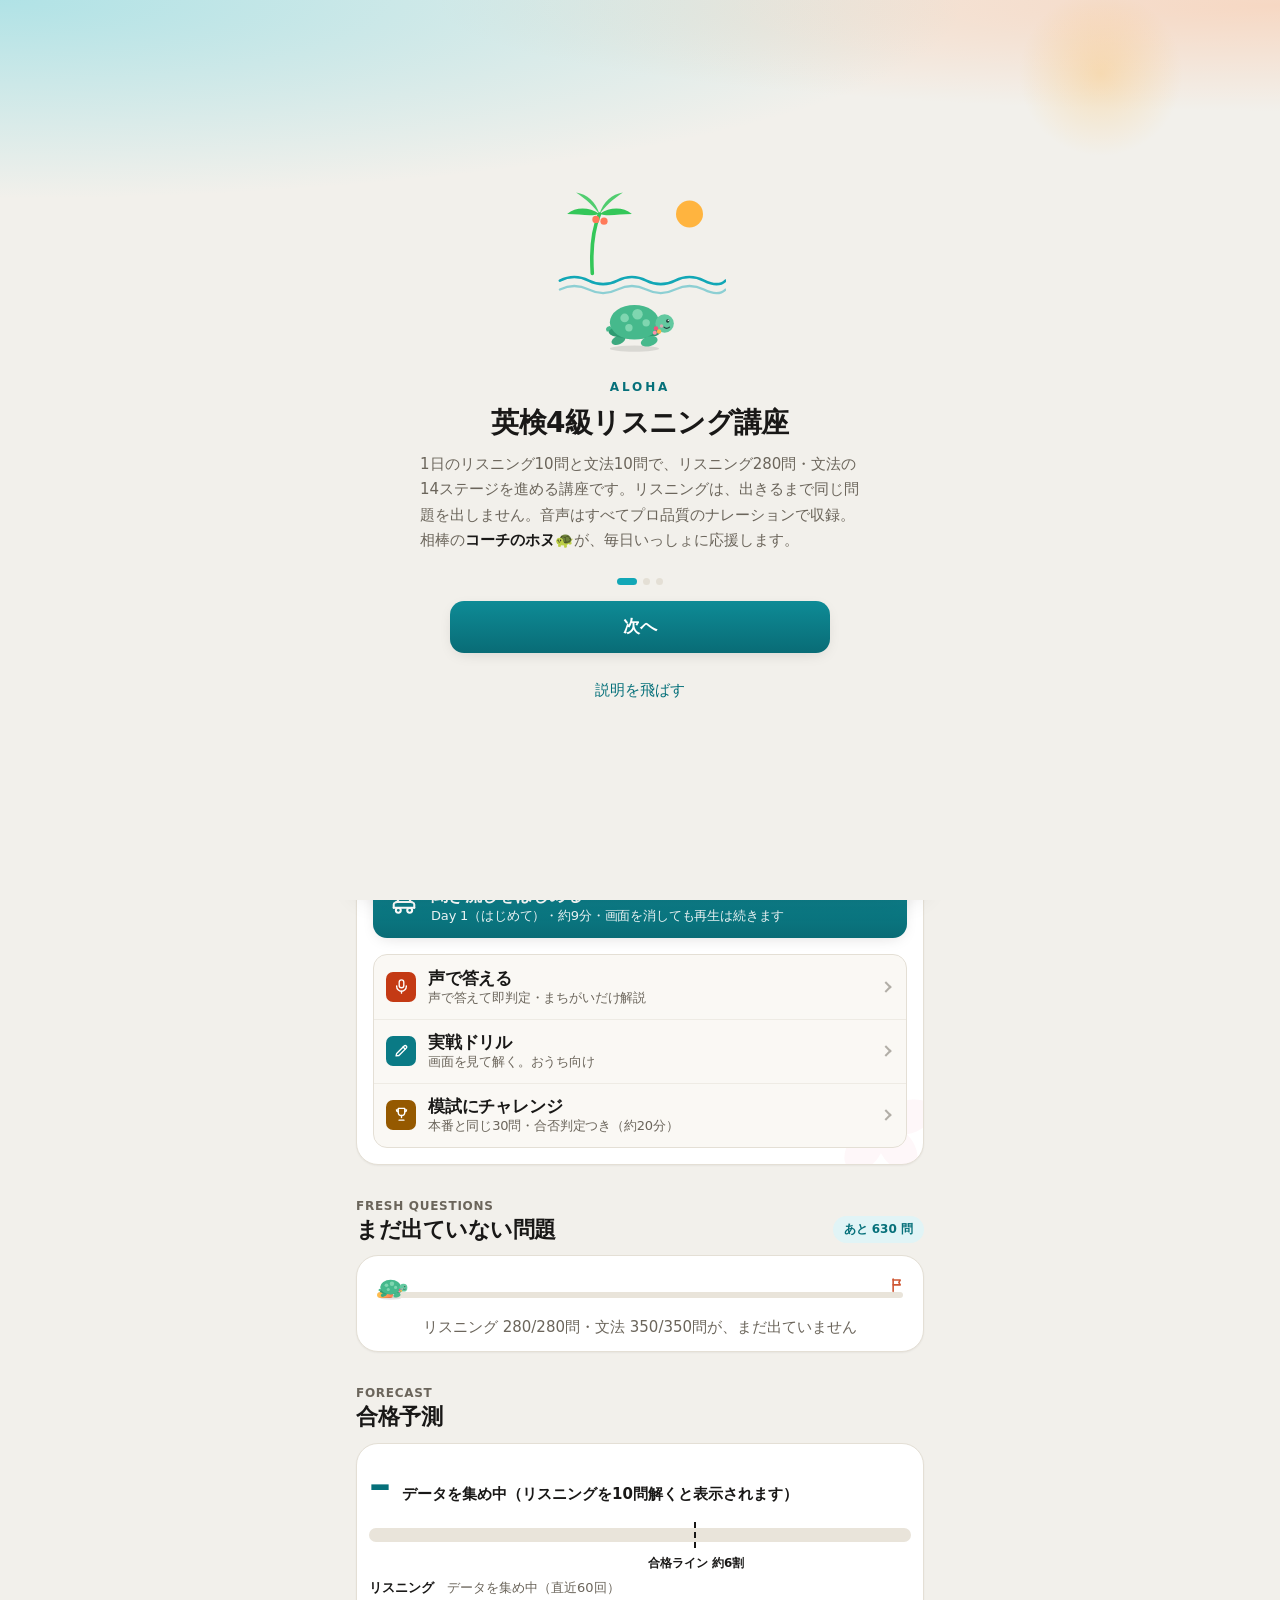
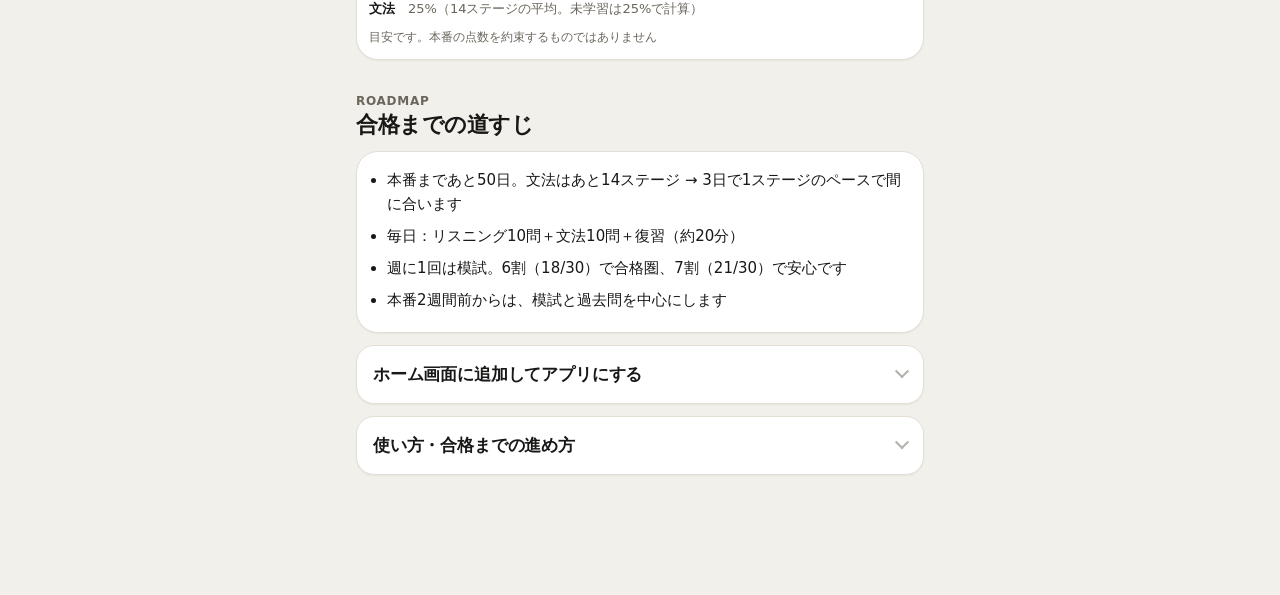
==== commit 0c109946: "11/22の新画面をデザインガイドに合わせる - 文法の主ボタンをホームと同じ .cta の形に（アイコン＋見出し＋小さい説明） - ミッションを既存のグループリストの形に。できたは緑の✓と文字で示す" ====
--- a/index.html
+++ b/index.html
@@ -129,7 +129,7 @@
 
 /* ---------- ホーム：大見出し ---------- */
 .top-row{display:flex; align-items:center; justify-content:space-between; gap:var(--sp-3)}
-.date-line{font-size:var(--fs-xs); color:var(--sub); font-weight:600; letter-spacing:.01em}
+.date-line{font-size:var(--fs-xs); color:color-mix(in srgb, var(--sub) 75%, var(--ink)); font-weight:600; letter-spacing:.01em}
 .streak-chip{
   display:inline-flex; align-items:center; gap:5px;
   background:var(--glass); backdrop-filter:saturate(180%) blur(20px); -webkit-backdrop-filter:saturate(180%) blur(20px);
@@ -211,7 +211,7 @@
 .cta .ic{width:30px; height:30px; flex:none; display:flex; align-items:center; justify-content:center}
 .cta .ic svg{width:30px; height:30px}
 .cta .t{font-size:var(--fs-lead); font-weight:600; letter-spacing:-.01em; line-height:1.3}
-.cta .t small{display:block; font-size:var(--fs-xs); font-weight:400; opacity:.86; margin-top:2px}
+.cta .t small{display:block; font-size:var(--fs-xs); font-weight:400; opacity:.92; margin-top:2px}
 
 /* グループ化リスト（iOSの設定画面の作法） */
 .list{
@@ -722,17 +722,17 @@
 .msn-strk{display:flex; align-items:baseline; gap:6px; margin-top:var(--sp-2); font-size:var(--fs-sm); color:var(--sub); flex-wrap:wrap}
 .msn-strk b{font-size:var(--fs-h1); color:var(--coral-text); font-variant-numeric:tabular-nums; line-height:1.1}
 .msn-strk .tk{margin-left:auto; background:var(--sun-soft); color:var(--gold-text); border-radius:var(--r-full); padding:3px 11px; font-size:var(--fs-2xs); font-weight:600}
-.ms-list{display:flex; flex-direction:column; gap:var(--sp-2); margin-top:var(--sp-3)}
+.ms-list{margin-top:var(--sp-3); background:var(--card-2); border:.5px solid var(--line); border-radius:var(--r-md); overflow:hidden}
 .ms-row{
   display:flex; align-items:center; gap:var(--sp-3); width:100%; text-align:left; min-height:60px;
-  border:.5px solid var(--line); background:var(--card-2); border-radius:var(--r-md); padding:var(--sp-2) var(--sp-3);
-}
+  background:none; border:none; padding:var(--sp-3);
+}
+.ms-row + .ms-row{box-shadow:inset 0 .5px 0 var(--line)}
 .ms-row:active{background:var(--fill)}
 .ms-chk{
   width:30px; height:30px; flex:none; border-radius:50%; border:2px solid var(--sub); color:transparent;
   display:flex; align-items:center; justify-content:center; font-weight:700; font-size:16px;
 }
-.ms-row.done{background:var(--green-soft); border-color:var(--green-text)}
 .ms-row.done .ms-chk{background:var(--green-solid); border-color:var(--green-solid); color:var(--on-strong)}
 .ms-row .t{flex:1; min-width:0; font-size:var(--fs-body); font-weight:600; line-height:1.3}
 .ms-row .t small{display:block; font-size:var(--fs-xs); font-weight:400; color:var(--sub); margin-top:1px}
@@ -756,12 +756,7 @@
 .path li{margin-bottom:var(--sp-2)}
 
 /* 文法タブ */
-.gr-start{
-  margin-top:var(--sp-4); width:100%; min-height:56px; border:none; border-radius:var(--r-md);
-  background:var(--grad-sea-strong); color:var(--on-strong); font-size:var(--fs-lead); font-weight:600; box-shadow:var(--shadow-raise);
-}
-.gr-start:active{transform:scale(.985); opacity:.92}
-.gr-start:disabled{opacity:.35; box-shadow:none}
+.cta:disabled{opacity:.35; box-shadow:none}
 .gr-note{font-size:var(--fs-xs); color:var(--sub); margin-top:var(--sp-2); text-align:center}
 .isl-map{position:relative; width:100%; max-width:420px; margin:var(--sp-4) auto 0}
 .isl-road{position:absolute; inset:0; width:100%; height:100%}
@@ -796,7 +791,7 @@
 /* 文法の出題 */
 .gq{
   margin-top:var(--sp-4); background:var(--card); border:.5px solid var(--line); border-radius:var(--r-lg);
-  padding:var(--sp-4); box-shadow:var(--shadow-card); font-size:20px; line-height:1.7; font-weight:500;
+  padding:var(--sp-4); box-shadow:var(--shadow-card); font-size:var(--fs-h2); line-height:1.7; font-weight:400;
 }
 .gq.gja{font-size:var(--fs-lead); font-weight:600}
 .gline + .gline{margin-top:var(--sp-1)}
@@ -812,22 +807,22 @@
   min-height:var(--tap); border:.5px solid var(--sea-text); background:var(--card); color:var(--sea-text);
   border-radius:var(--r-full); padding:0 var(--sp-4); font-size:var(--fs-sm); font-weight:600;
 }
-.oline{display:flex; flex-wrap:wrap; align-items:center; gap:var(--sp-2); margin-top:var(--sp-4); font-size:20px; font-weight:600}
+.oline{display:flex; flex-wrap:wrap; align-items:center; gap:var(--sp-2); margin-top:var(--sp-4); font-size:var(--fs-h2); font-weight:600}
 .oline .fix{padding:0 2px}
 .slot{
   position:relative; min-width:56px; min-height:48px; padding:0 var(--sp-3); border-radius:var(--r-sm);
-  border:2px dashed var(--sub); background:var(--card-2); color:var(--sub); font-size:18px; font-weight:600;
+  border:2px dashed var(--sub); background:var(--card-2); color:var(--sub); font-size:var(--fs-body); font-weight:600;
 }
 .slot.has{border-style:solid; border-color:var(--sea-text); background:var(--sea-soft); color:var(--ink)}
 .slot.ok{border-color:var(--green-text); background:var(--green-soft)}
 .slot.ng{border-color:var(--pink-text); background:var(--pink-soft)}
-.slot .mk{margin-left:4px; font-size:15px; font-weight:700}
+.slot .mk{margin-left:4px; font-size:var(--fs-sm); font-weight:700}
 .slot.ok .mk{color:var(--green-text)}
 .slot.ng .mk{color:var(--pink-text)}
 .bank{display:flex; flex-wrap:wrap; gap:var(--sp-2); margin-top:var(--sp-5)}
 .chip{
   min-width:56px; min-height:48px; padding:0 var(--sp-4); border-radius:var(--r-full);
-  border:.5px solid var(--line); background:var(--card); color:var(--ink); font-size:18px; font-weight:600; box-shadow:var(--shadow-raise);
+  border:.5px solid var(--line); background:var(--card); color:var(--ink); font-size:var(--fs-body); font-weight:600; box-shadow:var(--shadow-raise);
 }
 .chip:active{transform:scale(.95)}
 .chip.used{opacity:.3; box-shadow:none; border-style:dashed}
@@ -1031,8 +1026,11 @@
   <div class="eyebrow">Grammar</div>
   <h1 class="page">文法</h1>
   <div class="page-sub" id="gr-sub"></div>
-  <button class="gr-start" id="gr-start">📘 今日の文法 10問</button>
-  <div class="gr-note">いまのステージから7問＋おさらい3問。島を押すと、そのステージだけ10問できます。</div>
+  <button class="cta" id="gr-start">
+    <span class="ic"><svg viewBox="0 0 28 28" fill="none" stroke="currentColor" stroke-width="1.9" stroke-linecap="round" stroke-linejoin="round"><path d="M14 7.6c-2.3-1.7-5.3-2.4-9.2-2.1v15.2c3.9-.3 6.9.4 9.2 2.1 2.3-1.7 5.3-2.4 9.2-2.1V5.5c-3.9-.3-6.9.4-9.2 2.1z"/><path d="M14 7.6v15.2"/></svg></span>
+    <span class="t">今日の文法 10問<small>いまのステージから7問＋おさらい3問</small></span>
+  </button>
+  <div class="gr-note">島を押すと、そのステージだけ10問できます。</div>
   <div class="isl-map" id="gr-map"></div>
 </section>
 
